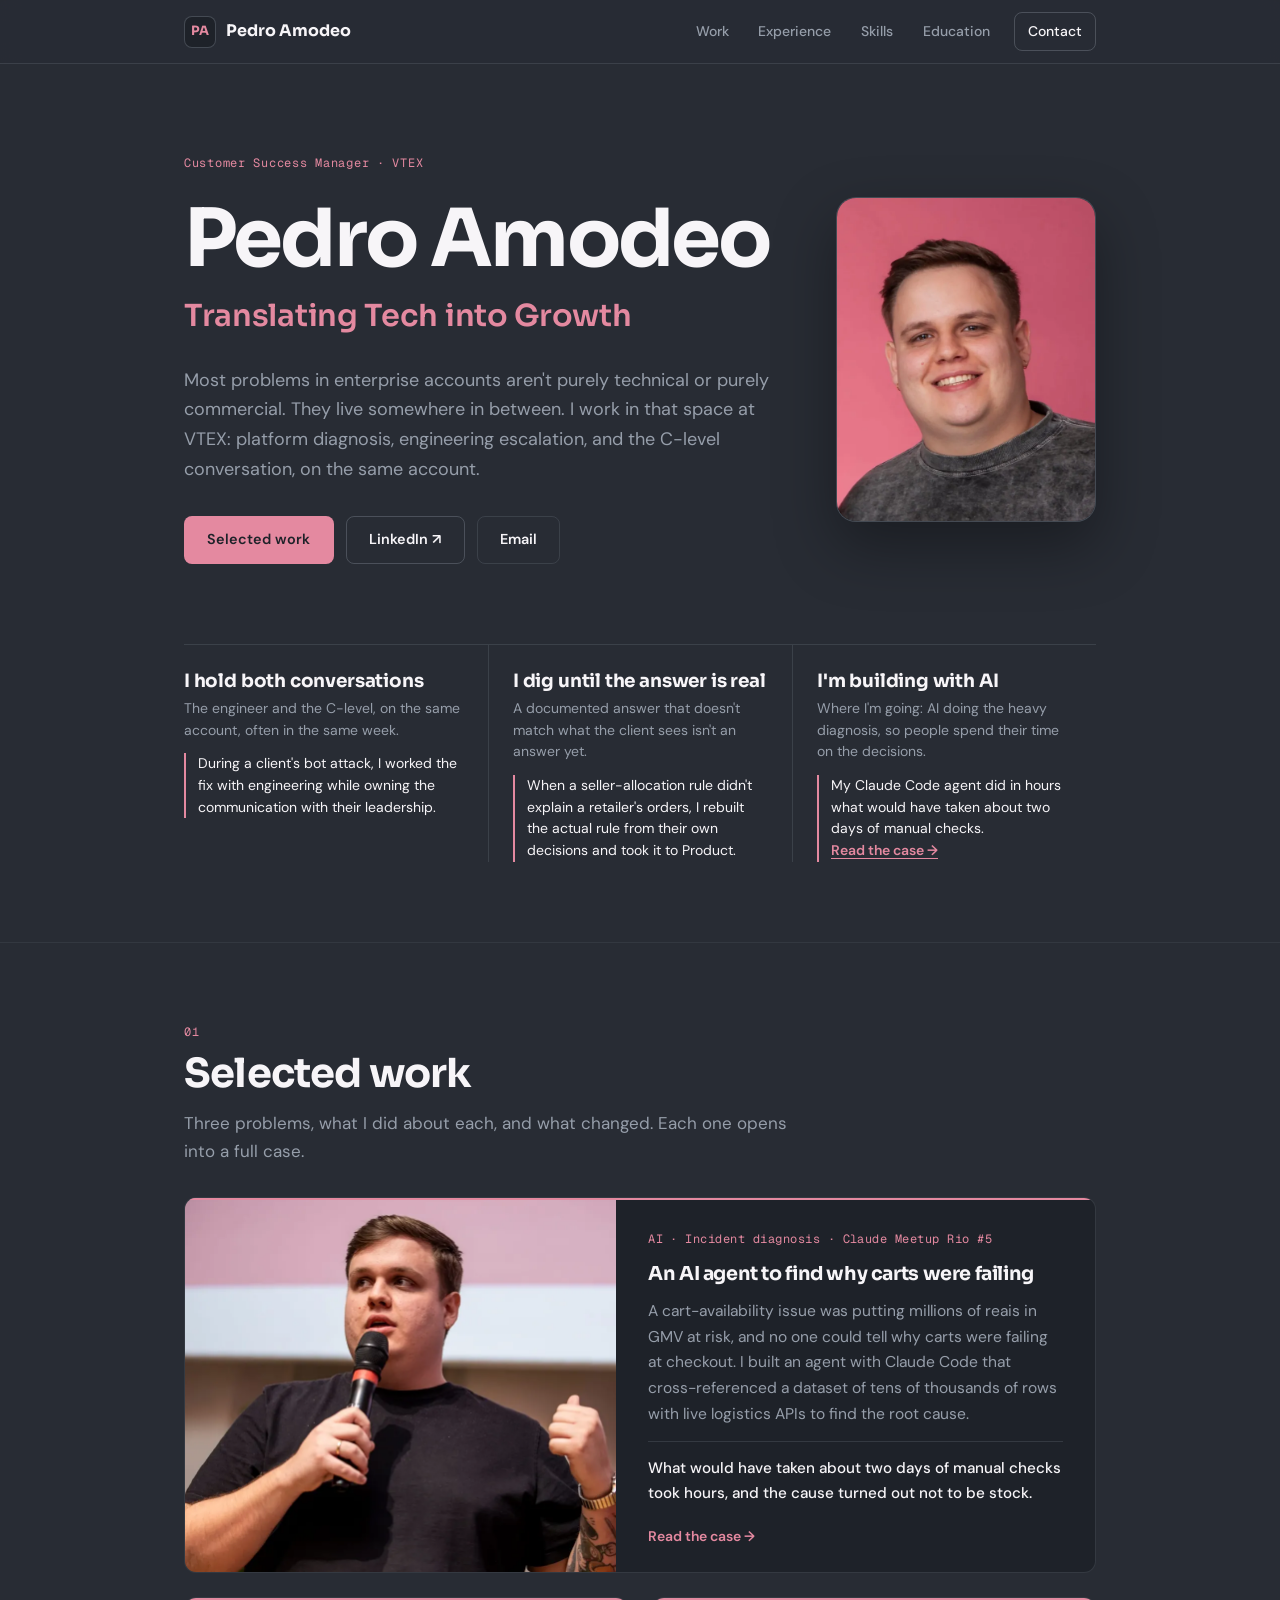
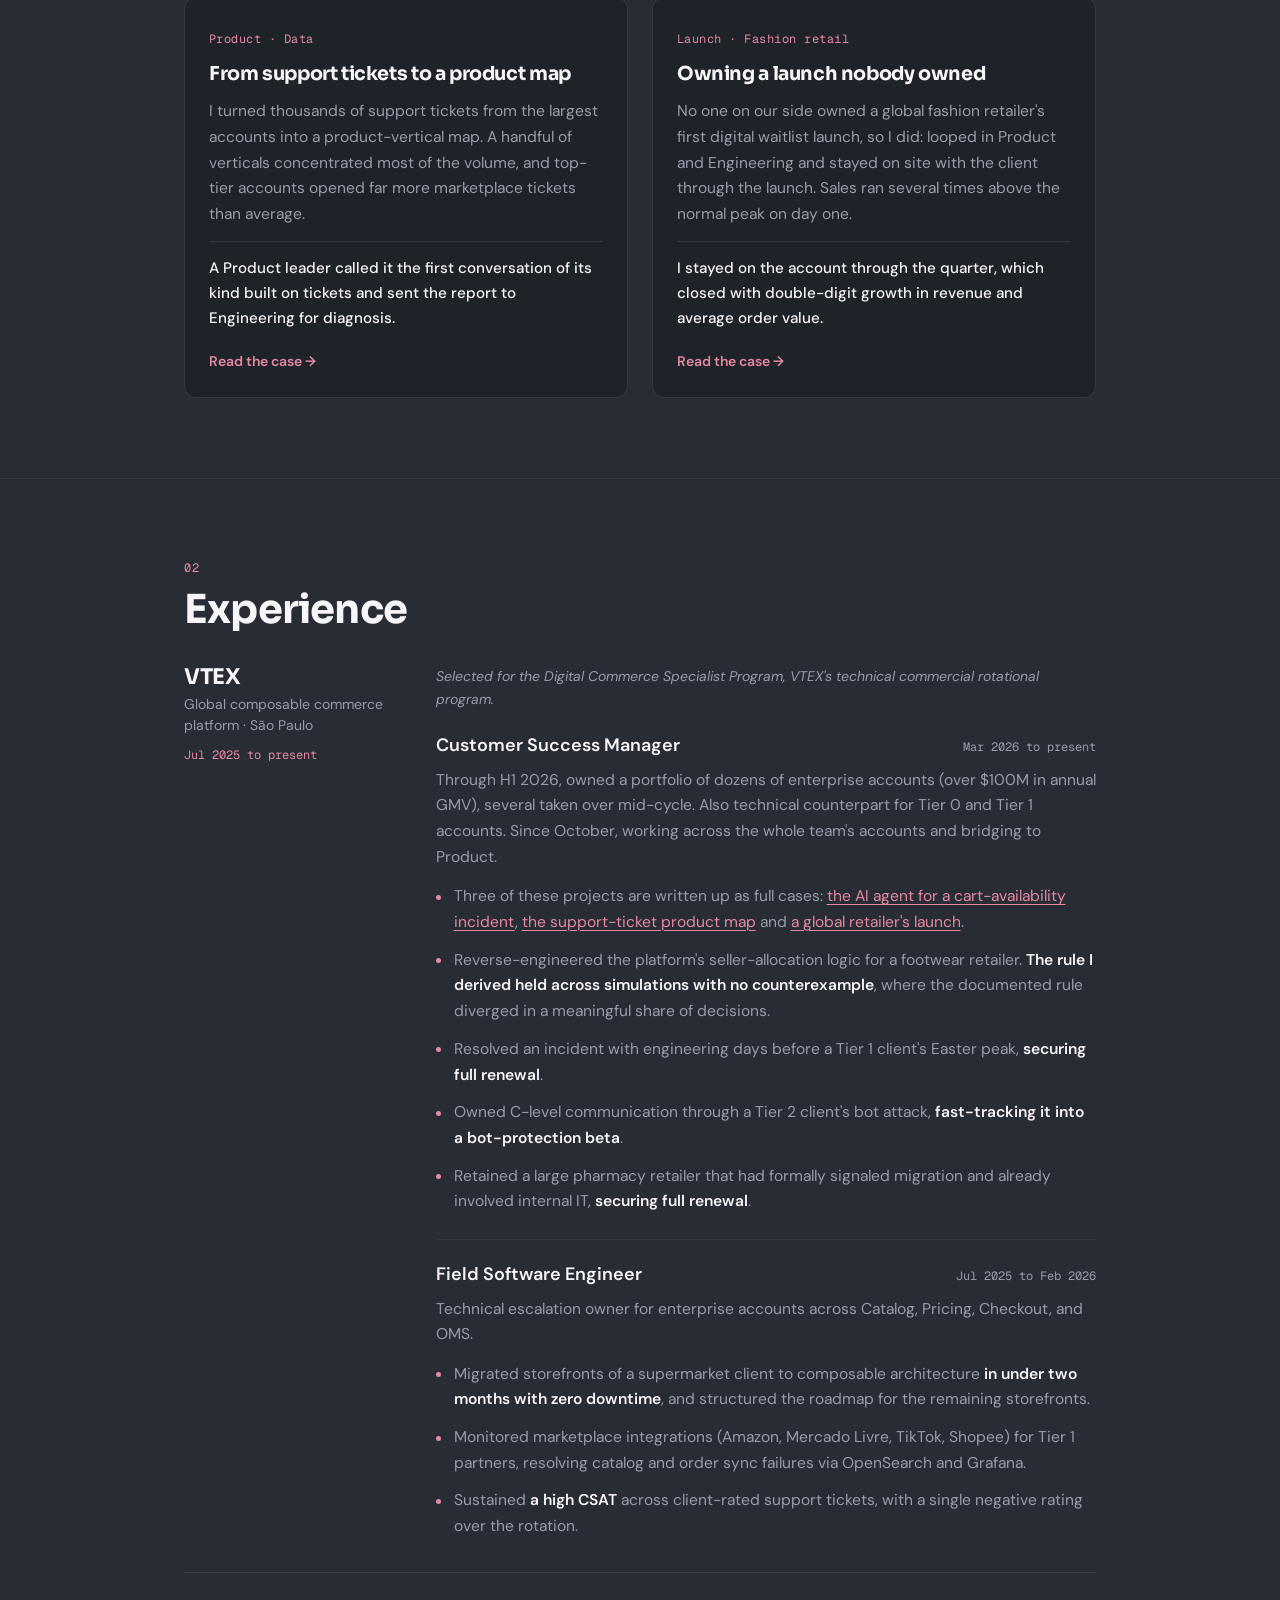
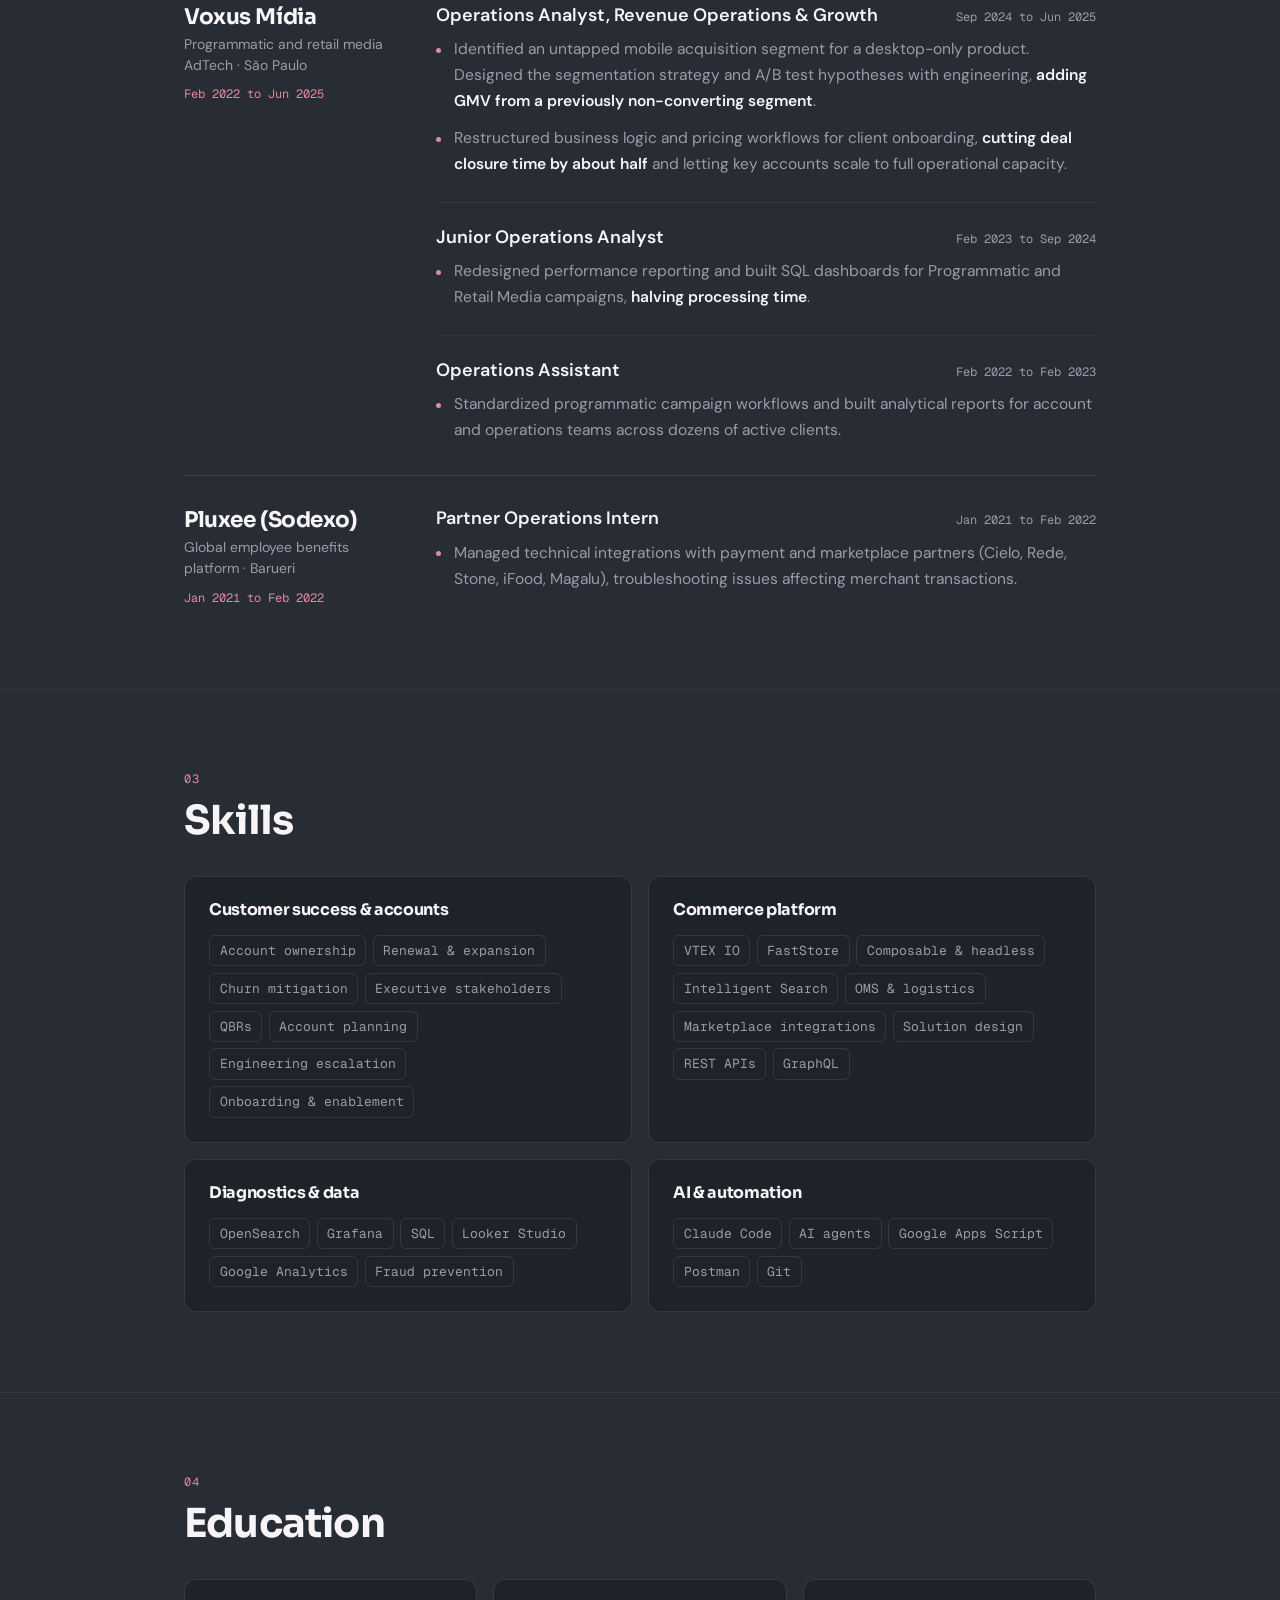
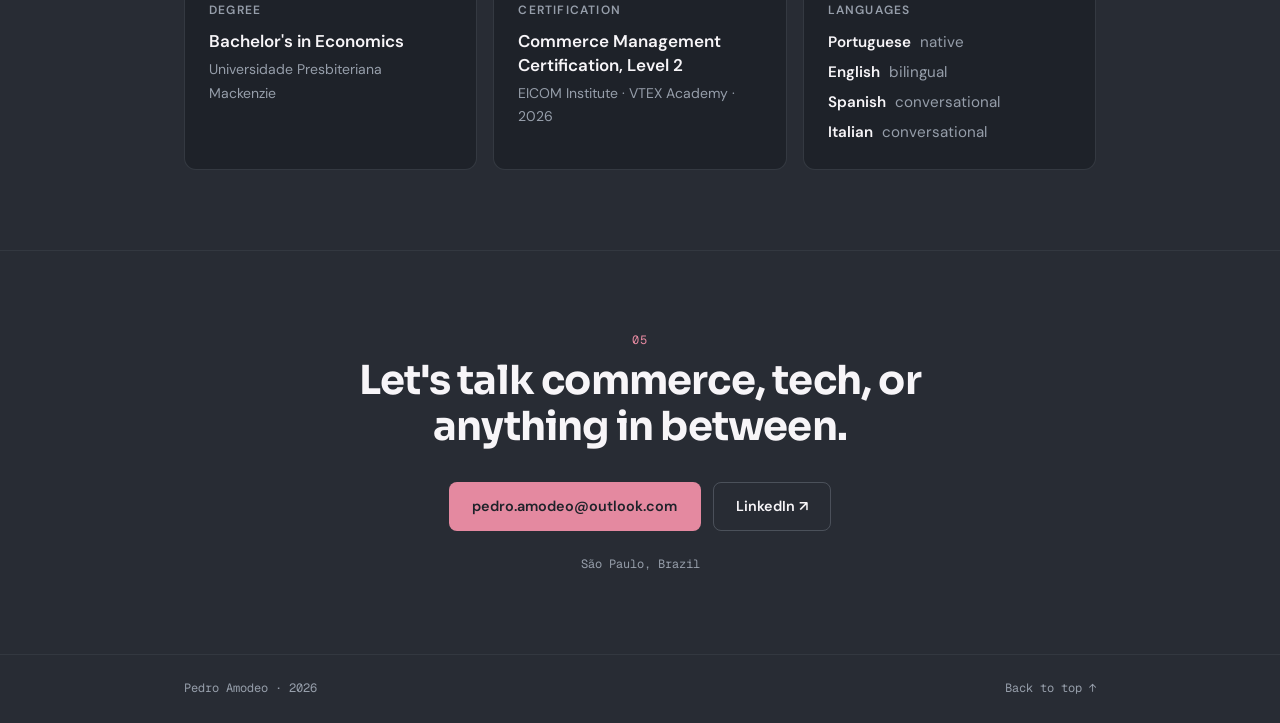
==== index.html @ 36b180a8 "Optimize home and case pages after four critique rounds - Home: concrete section lede, sharper card " ====
<!DOCTYPE html>
<html lang="en">
<head>
  <meta charset="UTF-8">
  <meta name="viewport" content="width=device-width, initial-scale=1.0">
  <title>Pedro Amodeo | Translating Tech into Growth</title>
  <meta name="description" content="Customer Success Manager at VTEX, where technical relationships turn into business growth.">
  <meta name="author" content="Pedro Amodeo">
  <meta name="robots" content="index, follow">
  <meta name="theme-color" content="#282C34">
  <link rel="canonical" href="https://phamodeo.com.br/">

  <!-- Open Graph (LinkedIn, WhatsApp, Slack previews) -->
  <meta property="og:title" content="Pedro Amodeo | Translating Tech into Growth">
  <meta property="og:description" content="Customer Success Manager at VTEX, where technical relationships turn into business growth.">
  <meta property="og:type" content="website">
  <meta property="og:url" content="https://phamodeo.com.br/">
  <meta property="og:image" content="https://phamodeo.com.br/og-image.png?v=3">
  <meta property="og:image:width" content="1200">
  <meta property="og:image:height" content="630">
  <meta property="og:image:alt" content="Pedro Amodeo, Customer Success Manager at VTEX. Translating Tech into Growth.">

  <!-- Twitter/X card -->
  <meta name="twitter:card" content="summary_large_image">
  <meta name="twitter:title" content="Pedro Amodeo | Translating Tech into Growth">
  <meta name="twitter:description" content="Customer Success Manager at VTEX, where technical relationships turn into business growth.">
  <meta name="twitter:image" content="https://phamodeo.com.br/og-image.png?v=3">

  <script type="application/ld+json">
  {
    "@context": "https://schema.org",
    "@type": "Person",
    "name": "Pedro Amodeo",
    "url": "https://phamodeo.com.br/",
    "jobTitle": "Customer Success Manager",
    "worksFor": { "@type": "Organization", "name": "VTEX" },
    "address": { "@type": "PostalAddress", "addressLocality": "São Paulo", "addressCountry": "BR" },
    "alumniOf": { "@type": "CollegeOrUniversity", "name": "Universidade Presbiteriana Mackenzie" },
    "knowsLanguage": ["pt", "en", "es", "it"],
    "sameAs": ["https://www.linkedin.com/in/phamodeo/"]
  }
  </script>

  <link rel="icon" href="data:image/svg+xml,<svg xmlns='http://www.w3.org/2000/svg' viewBox='0 0 100 100'><rect width='100' height='100' rx='12' fill='%23282C34'/><text x='50' y='50' text-anchor='middle' dominant-baseline='central' font-size='40' font-family='sans-serif' font-weight='700' letter-spacing='-1' fill='%23E489A0'>PA</text></svg>">
  <link rel="preconnect" href="https://fonts.googleapis.com">
  <link rel="preconnect" href="https://fonts.gstatic.com" crossorigin>
  <link href="https://fonts.googleapis.com/css2?family=DM+Sans:ital,opsz,wght@0,9..40,400..700;1,9..40,400&family=Geist+Mono:wght@400;500&family=Sora:wght@600;700&display=swap" rel="stylesheet">
  <link rel="stylesheet" href="style.css">
</head>
<body>

  <a href="#main" class="skip-link">Skip to content</a>

  <header class="site-header">
    <div class="container header-inner">
      <a href="#top" class="brand" aria-label="Pedro Amodeo, back to top">
        <span class="brand-mark">PA</span>
        <span class="brand-name">Pedro Amodeo</span>
      </a>

      <nav class="site-nav" aria-label="Main">
        <ul>
          <li><a href="#work">Work</a></li>
          <li><a href="#experience">Experience</a></li>
          <li><a href="#skills">Skills</a></li>
          <li><a href="#education">Education</a></li>
          <li><a href="#contact" class="nav-cta">Contact</a></li>
        </ul>
      </nav>

      <button type="button" class="nav-hamburger" aria-label="Open menu" aria-expanded="false" aria-controls="nav-drawer">
        <span></span><span></span><span></span>
      </button>
    </div>
  </header>

  <!-- Mobile drawer -->
  <div class="nav-overlay" aria-hidden="true"></div>
  <nav class="nav-drawer" id="nav-drawer" aria-label="Mobile">
    <button type="button" class="nav-drawer-close" aria-label="Close menu">✕</button>
    <ul class="nav-drawer-links">
      <li><a href="#work">Work</a></li>
      <li><a href="#experience">Experience</a></li>
      <li><a href="#skills">Skills</a></li>
      <li><a href="#education">Education</a></li>
      <li><a href="#contact">Contact</a></li>
    </ul>
  </nav>

  <main id="main">

    <!-- HERO -->
    <section id="top" class="hero" aria-labelledby="hero-name">
      <div class="container">
        <div class="hero-main">
          <div class="hero-text">
            <p class="eyebrow">Customer Success Manager · VTEX</p>
            <h1 id="hero-name" class="hero-name">Pedro Amodeo</h1>
            <p class="hero-tagline">Translating Tech into Growth</p>
            <p class="hero-bio">
              Most problems in enterprise accounts aren't purely technical or purely commercial.
              They live somewhere in between. I work in that space at VTEX: platform diagnosis,
              engineering escalation, and the C-level conversation, on the same account.
            </p>
            <div class="hero-ctas">
              <a href="#work" class="btn btn-primary">Selected work</a>
              <a href="https://www.linkedin.com/in/phamodeo/" target="_blank" rel="noopener noreferrer" class="btn btn-secondary">LinkedIn ↗</a>
              <a href="mailto:pedro.amodeo@outlook.com" class="btn btn-ghost">Email</a>
            </div>
          </div>
          <img class="hero-photo" src="img/pedro-amodeo.webp" width="640" height="800"
               alt="Pedro Amodeo, smiling, in front of a pink background" fetchpriority="high">
        </div>

        <ul class="glance" aria-label="How I work">
          <li>
            <span class="glance-value">I hold both conversations</span>
            <span class="glance-label">The engineer and the C-level, on the same account, often in the same week.</span>
            <span class="glance-example">During a client's bot attack, I worked the fix with engineering while owning the communication with their leadership.</span>
          </li>
          <li>
            <span class="glance-value">I dig until the answer is real</span>
            <span class="glance-label">A documented answer that doesn't match what the client sees isn't an answer yet.</span>
            <span class="glance-example">When a seller-allocation rule didn't explain a retailer's orders, I rebuilt the actual rule from their own decisions and took it to Product.</span>
          </li>
          <li>
            <span class="glance-value">I'm building with AI</span>
            <span class="glance-label">Where I'm going: AI doing the heavy diagnosis, so people spend their time on the decisions.</span>
            <span class="glance-example">My Claude Code agent did in hours what would have taken about two days of manual checks. <a class="glance-link" href="cases/ai-agent.html">Read the case →</a></span>
          </li>
        </ul>
      </div>
    </section>

    <!-- SELECTED WORK -->
    <section id="work" aria-labelledby="work-title">
      <div class="container">
        <header class="section-head">
          <p class="section-index">01</p>
          <h2 id="work-title">Selected work</h2>
          <p class="section-lede">Three problems, what I did about each, and what changed. Each one opens into a full case.</p>
        </header>

        <div class="cases">
          <article class="case case--featured case--linked">
            <img class="case-photo" src="img/claude-meetup-rio.webp" width="1000" height="750" loading="lazy"
                 alt="Pedro Amodeo on stage with a microphone, presenting at Claude Meetup Rio #5">
            <div class="case-body">
            <p class="case-kicker">AI · Incident diagnosis · Claude Meetup Rio #5</p>
            <h3>An AI agent to find why carts were failing</h3>
            <p>
              A cart-availability issue was putting millions of reais in GMV at risk, and no one could tell why
              carts were failing at checkout. I built an agent with Claude Code that cross-referenced a dataset
              of tens of thousands of rows with live logistics APIs to find the root cause.
            </p>
            <p class="case-outcome">What would have taken about two days of manual checks took hours, and the cause turned out not to be stock.</p>
            <a class="case-link" href="cases/ai-agent.html">Read the case →</a>
            </div>
          </article>

          <article class="case case--linked">
            <p class="case-kicker">Product · Data</p>
            <h3>From support tickets to a product map</h3>
            <p>
              I turned thousands of support tickets from the largest accounts into a product-vertical map.
              A handful of verticals concentrated most of the volume, and top-tier accounts opened far more
              marketplace tickets than average.
            </p>
            <p class="case-outcome">A Product leader called it the first conversation of its kind built on tickets and sent the report to Engineering for diagnosis.</p>
            <a class="case-link" href="cases/support-tickets.html">Read the case →</a>
          </article>

          <article class="case case--linked">
            <p class="case-kicker">Launch · Fashion retail</p>
            <h3>Owning a launch nobody owned</h3>
            <p>
              No one on our side owned a global fashion retailer's first digital waitlist launch, so I did: looped
              in Product and Engineering and stayed on site with the client through the launch. Sales ran several
              times above the normal peak on day one.
            </p>
            <p class="case-outcome">I stayed on the account through the quarter, which closed with double-digit growth in revenue and average order value.</p>
            <a class="case-link" href="cases/waitlist-launch.html">Read the case →</a>
          </article>

        </div>
      </div>
    </section>

    <!-- EXPERIENCE -->
    <section id="experience" aria-labelledby="experience-title">
      <div class="container">
        <header class="section-head">
          <p class="section-index">02</p>
          <h2 id="experience-title">Experience</h2>
        </header>

        <ol class="timeline">

          <li class="employer">
            <div class="employer-head">
              <h3 class="employer-name">VTEX</h3>
              <p class="employer-meta">Global composable commerce platform · São Paulo</p>
              <p class="employer-period">Jul 2025 to present</p>
            </div>
            <div class="employer-body">
              <p class="employer-note">Selected for the Digital Commerce Specialist Program, VTEX's technical commercial rotational program.</p>

              <div class="role">
                <div class="role-head">
                  <h4 class="role-title">Customer Success Manager</h4>
                  <span class="role-period">Mar 2026 to present</span>
                </div>
                <p class="role-desc">
                  Through H1 2026, owned a portfolio of dozens of enterprise accounts (over $100M in annual GMV),
                  several taken over mid-cycle. Also technical counterpart for Tier 0 and Tier 1 accounts.
                  Since October, working across the whole team's accounts and bridging to Product.
                </p>
                <ul class="bullets">
                  <li>Three of these projects are written up as full cases: <a href="cases/ai-agent.html">the AI agent for a cart-availability incident</a>, <a href="cases/support-tickets.html">the support-ticket product map</a> and <a href="cases/waitlist-launch.html">a global retailer's launch</a>.</li>
                <li>Reverse-engineered the platform's seller-allocation logic for a footwear retailer. <strong>The rule I derived held across simulations with no counterexample</strong>, where the documented rule diverged in a meaningful share of decisions.</li>
                <li>Resolved an incident with engineering days before a Tier 1 client's Easter peak, <strong>securing full renewal</strong>.</li>
                <li>Owned C-level communication through a Tier 2 client's bot attack, <strong>fast-tracking it into a bot-protection beta</strong>.</li>
                <li>Retained a large pharmacy retailer that had formally signaled migration and already involved internal IT, <strong>securing full renewal</strong>.</li>
              </ul>
              </div>

              <div class="role">
                <div class="role-head">
                  <h4 class="role-title">Field Software Engineer</h4>
                  <span class="role-period">Jul 2025 to Feb 2026</span>
                </div>
                <p class="role-desc">Technical escalation owner for enterprise accounts across Catalog, Pricing, Checkout, and OMS.</p>
                <ul class="bullets">
                  <li>Migrated storefronts of a supermarket client to composable architecture <strong>in under two months with zero downtime</strong>, and structured the roadmap for the remaining storefronts.</li>
                  <li>Monitored marketplace integrations (Amazon, Mercado Livre, TikTok, Shopee) for Tier 1 partners, resolving catalog and order sync failures via OpenSearch and Grafana.</li>
                  <li>Sustained <strong>a high CSAT</strong> across client-rated support tickets, with a single negative rating over the rotation.</li>
                </ul>
              </div>
            </div>
          </li>

          <li class="employer">
            <div class="employer-head">
              <h3 class="employer-name">Voxus Mídia</h3>
              <p class="employer-meta">Programmatic and retail media AdTech · São Paulo</p>
              <p class="employer-period">Feb 2022 to Jun 2025</p>
            </div>
            <div class="employer-body">

              <div class="role">
                <div class="role-head">
                  <h4 class="role-title">Operations Analyst, Revenue Operations &amp; Growth</h4>
                  <span class="role-period">Sep 2024 to Jun 2025</span>
                </div>
                <ul class="bullets">
                  <li>Identified an untapped mobile acquisition segment for a desktop-only product. Designed the segmentation strategy and A/B test hypotheses with engineering, <strong>adding GMV from a previously non-converting segment</strong>.</li>
                  <li>Restructured business logic and pricing workflows for client onboarding, <strong>cutting deal closure time by about half</strong> and letting key accounts scale to full operational capacity.</li>
                </ul>
              </div>

              <div class="role">
                <div class="role-head">
                  <h4 class="role-title">Junior Operations Analyst</h4>
                  <span class="role-period">Feb 2023 to Sep 2024</span>
                </div>
                <ul class="bullets">
                  <li>Redesigned performance reporting and built SQL dashboards for Programmatic and Retail Media campaigns, <strong>halving processing time</strong>.</li>
                </ul>
              </div>

              <div class="role">
                <div class="role-head">
                  <h4 class="role-title">Operations Assistant</h4>
                  <span class="role-period">Feb 2022 to Feb 2023</span>
                </div>
                <ul class="bullets">
                  <li>Standardized programmatic campaign workflows and built analytical reports for account and operations teams across dozens of active clients.</li>
                </ul>
              </div>
            </div>
          </li>

          <li class="employer">
            <div class="employer-head">
              <h3 class="employer-name">Pluxee (Sodexo)</h3>
              <p class="employer-meta">Global employee benefits platform · Barueri</p>
              <p class="employer-period">Jan 2021 to Feb 2022</p>
            </div>
            <div class="employer-body">

              <div class="role">
                <div class="role-head">
                  <h4 class="role-title">Partner Operations Intern</h4>
                  <span class="role-period">Jan 2021 to Feb 2022</span>
                </div>
                <ul class="bullets">
                  <li>Managed technical integrations with payment and marketplace partners (Cielo, Rede, Stone, iFood, Magalu), troubleshooting issues affecting merchant transactions.</li>
                </ul>
              </div>
            </div>
          </li>

        </ol>
      </div>
    </section>

    <!-- SKILLS -->
    <section id="skills" aria-labelledby="skills-title">
      <div class="container">
        <header class="section-head">
          <p class="section-index">03</p>
          <h2 id="skills-title">Skills</h2>
        </header>

        <div class="skills-grid">
          <div class="card skill-group">
            <h3>Customer success &amp; accounts</h3>
            <ul class="tags">
              <li>Account ownership</li>
              <li>Renewal &amp; expansion</li>
              <li>Churn mitigation</li>
              <li>Executive stakeholders</li>
              <li>QBRs</li>
              <li>Account planning</li>
              <li>Engineering escalation</li>
              <li>Onboarding &amp; enablement</li>
            </ul>
          </div>

          <div class="card skill-group">
            <h3>Commerce platform</h3>
            <ul class="tags">
              <li>VTEX IO</li>
              <li>FastStore</li>
              <li>Composable &amp; headless</li>
              <li>Intelligent Search</li>
              <li>OMS &amp; logistics</li>
              <li>Marketplace integrations</li>
              <li>Solution design</li>
              <li>REST APIs</li>
              <li>GraphQL</li>
            </ul>
          </div>

          <div class="card skill-group">
            <h3>Diagnostics &amp; data</h3>
            <ul class="tags">
              <li>OpenSearch</li>
              <li>Grafana</li>
              <li>SQL</li>
              <li>Looker Studio</li>
              <li>Google Analytics</li>
              <li>Fraud prevention</li>
            </ul>
          </div>

          <div class="card skill-group">
            <h3>AI &amp; automation</h3>
            <ul class="tags">
              <li>Claude Code</li>
              <li>AI agents</li>
              <li>Google Apps Script</li>
              <li>Postman</li>
              <li>Git</li>
            </ul>
          </div>
        </div>
      </div>
    </section>

    <!-- EDUCATION -->
    <section id="education" aria-labelledby="education-title">
      <div class="container">
        <header class="section-head">
          <p class="section-index">04</p>
          <h2 id="education-title">Education</h2>
        </header>

        <div class="edu-grid">
          <div class="card">
            <h3 class="subhead">Degree</h3>
            <p class="item-title">Bachelor's in Economics</p>
            <p class="item-meta">Universidade Presbiteriana Mackenzie</p>
          </div>
          <div class="card">
            <h3 class="subhead">Certification</h3>
            <p class="item-title">Commerce Management Certification, Level 2</p>
            <p class="item-meta">EICOM Institute · VTEX Academy · 2026</p>
          </div>
          <div class="card">
            <h3 class="subhead">Languages</h3>
            <ul class="lang-list">
              <li><strong>Portuguese</strong> native</li>
              <li><strong>English</strong> bilingual</li>
              <li><strong>Spanish</strong> conversational</li>
              <li><strong>Italian</strong> conversational</li>
            </ul>
          </div>
        </div>
      </div>
    </section>

    <!-- CONTACT -->
    <section id="contact" class="contact" aria-labelledby="contact-title">
      <div class="container">
        <p class="section-index">05</p>
        <h2 id="contact-title">Let's talk commerce, tech, or anything in between.</h2>
        <div class="contact-links">
          <a href="mailto:pedro.amodeo@outlook.com" class="btn btn-primary">pedro.amodeo@outlook.com</a>
          <a href="https://www.linkedin.com/in/phamodeo/" target="_blank" rel="noopener noreferrer" class="btn btn-secondary">LinkedIn ↗</a>
        </div>
        <p class="contact-location">São Paulo, Brazil</p>
      </div>
    </section>

  </main>

  <footer class="footer">
    <div class="container">
      <span>Pedro Amodeo · 2026</span>
      <a href="#top">Back to top ↑</a>
    </div>
  </footer>

  <script src="site.js" defer></script>
</body>
</html>
---- style.css ----
/* =========================================================
   phamodeo.com.br
   Gunmetal surfaces, rose accent. Vanilla CSS, no build step.
   ========================================================= */

/* === 1. TOKENS === */
:root {
  --bg-primary:     #282C34;
  --bg-secondary:   #1E2229;
  --bg-high:        #3A404A;
  --border:         rgba(150, 158, 170, 0.18);
  --border-strong:  rgba(150, 158, 170, 0.32);
  --accent:         #E489A0;
  --accent-light:   #F3AABC;
  --accent-dim:     rgba(228, 137, 160, 0.10);
  --text-primary:   #F7F5F8;
  --text-secondary: #969EAA;
  --text-muted:     #4E5560;

  --mono:     'Geist Mono', ui-monospace, monospace;
  --sans:     'DM Sans', system-ui, sans-serif;
  --headline: 'Sora', system-ui, sans-serif;

  --fs-xs:   0.75rem;
  --fs-sm:   0.875rem;
  --fs-base: 1.0625rem;
  --fs-lg:   1.25rem;
  --fs-h3:   1.125rem;
  --fs-h2:   clamp(1.75rem, 3.6vw, 2.5rem);
  --fs-h1:   clamp(2.5rem, 8vw, 5rem);

  --space-1: 0.5rem;
  --space-2: 1rem;
  --space-3: 1.5rem;
  --space-4: 2rem;
  --space-5: 3rem;
  --space-6: 5rem;

  --radius:   12px;
  --header-h: 64px;
  --measure:  68ch;
}

/* === 2. RESET & BASE === */
*, *::before, *::after { box-sizing: border-box; margin: 0; padding: 0; }

html {
  scroll-behavior: smooth;
  scroll-padding-top: calc(var(--header-h) + 1rem);
  -webkit-text-size-adjust: 100%;
}

body {
  background: var(--bg-primary);
  color: var(--text-primary);
  font-family: var(--sans);
  font-size: var(--fs-base);
  line-height: 1.65;
  -webkit-font-smoothing: antialiased;
  overflow-x: clip;
}

body.nav-open { overflow: hidden; }

ul, ol { list-style: none; }
a { color: inherit; text-decoration: none; }

h1, h2, h3, h4 {
  font-family: var(--headline);
  font-weight: 700;
  line-height: 1.15;
  letter-spacing: -0.02em;
}

:focus-visible {
  outline: 2px solid var(--accent);
  outline-offset: 3px;
  border-radius: 4px;
}

::selection { background: var(--accent); color: var(--bg-secondary); }

.container {
  max-width: 960px;
  margin: 0 auto;
  padding: 0 var(--space-3);
}

.skip-link {
  position: absolute;
  left: var(--space-2);
  top: -100px;
  z-index: 500;
  background: var(--accent);
  color: var(--bg-secondary);
  font-weight: 600;
  padding: 0.6rem 1rem;
  border-radius: 8px;
}
.skip-link:focus { top: var(--space-2); }

/* === 3. HEADER & NAV === */
.site-header {
  position: sticky;
  top: 0;
  z-index: 100;
  height: var(--header-h);
  background: rgba(40, 44, 52, 0.85);
  backdrop-filter: saturate(140%) blur(10px);
  -webkit-backdrop-filter: saturate(140%) blur(10px);
  border-bottom: 1px solid var(--border);
}

.header-inner {
  height: 100%;
  display: flex;
  align-items: center;
  justify-content: space-between;
  gap: var(--space-3);
}

.brand {
  display: inline-flex;
  align-items: center;
  gap: 0.65rem;
  font-family: var(--headline);
  font-weight: 700;
  font-size: 1rem;
}

.brand-mark {
  display: grid;
  place-items: center;
  width: 32px;
  height: 32px;
  border-radius: 8px;
  background: var(--bg-secondary);
  border: 1px solid var(--border-strong);
  color: var(--accent);
  font-size: 0.8rem;
  letter-spacing: -0.02em;
}

.site-nav ul {
  display: flex;
  align-items: center;
  gap: 0.25rem;
}

.site-nav a {
  display: block;
  padding: 0.45rem 0.8rem;
  border-radius: 8px;
  font-size: var(--fs-sm);
  font-weight: 500;
  color: var(--text-secondary);
  transition: color 0.15s ease, background 0.15s ease;
}

.site-nav a:hover { color: var(--text-primary); }
.site-nav a[aria-current="true"] { color: var(--accent); }

.site-nav .nav-cta {
  color: var(--text-primary);
  border: 1px solid var(--border-strong);
  margin-left: 0.5rem;
}
.site-nav .nav-cta:hover { border-color: var(--accent); color: var(--accent); }

/* Mobile drawer */
.nav-hamburger, .nav-drawer-close {
  appearance: none;
  background: none;
  font: inherit;
  color: inherit;
}

.nav-hamburger {
  display: none;
  cursor: pointer;
  flex-direction: column;
  justify-content: center;
  gap: 5px;
  width: 42px;
  height: 42px;
  padding: 0 10px;
  border: 1px solid var(--border-strong);
  border-radius: 8px;
}
.nav-hamburger:hover { border-color: var(--accent); }
.nav-hamburger span { display: block; height: 2px; background: var(--text-primary); }

.nav-overlay {
  display: none;
  position: fixed;
  inset: 0;
  background: rgba(0, 0, 0, 0.6);
  z-index: 150;
}

.nav-drawer {
  position: fixed;
  top: 0;
  right: 0;
  height: 100dvh;
  width: min(280px, 80vw);
  background: var(--bg-secondary);
  border-left: 1px solid var(--accent);
  z-index: 200;
  transform: translateX(100%);
  visibility: hidden;
  /* Hide only after the slide-out finishes; show instantly on open. */
  transition: transform 0.3s cubic-bezier(0.4, 0, 0.2, 1), visibility 0s linear 0.3s;
  padding: 5rem 2rem 2rem;
}

.nav-drawer-close {
  position: absolute;
  top: 1rem;
  right: 1rem;
  width: 44px;
  height: 44px;
  border: none;
  border-radius: 8px;
  cursor: pointer;
  color: var(--text-secondary);
  font-size: 1rem;
}
.nav-drawer-close:hover { color: var(--accent); }

.nav-drawer-links { display: flex; flex-direction: column; gap: 1.5rem; }
.nav-drawer-links a {
  font-family: var(--headline);
  font-size: 1.5rem;
  font-weight: 700;
  color: var(--text-secondary);
}
.nav-drawer-links a:hover { color: var(--accent); }

.nav-open .nav-overlay { display: block; }
.nav-open .nav-drawer {
  transform: translateX(0);
  visibility: visible;
  transition: transform 0.3s cubic-bezier(0.4, 0, 0.2, 1), visibility 0s;
}

/* === 4. SECTIONS === */
section { padding: var(--space-6) 0; }
section + section { border-top: 1px solid rgba(150, 158, 170, 0.1); }

.section-head { margin-bottom: var(--space-4); }

.section-index {
  font-family: var(--mono);
  font-size: var(--fs-xs);
  color: var(--accent);
  letter-spacing: 0.08em;
  margin-bottom: 0.5rem;
}

.section-head h2,
.contact h2 { font-size: var(--fs-h2); }

.section-lede {
  margin-top: 0.75rem;
  color: var(--text-secondary);
  max-width: 52ch;
}

.subhead {
  font-family: var(--sans);
  font-size: var(--fs-xs);
  font-weight: 600;
  letter-spacing: 0.1em;
  text-transform: uppercase;
  color: var(--text-secondary);
  margin-bottom: var(--space-2);
}

.card {
  background: var(--bg-secondary);
  border: 1px solid var(--border);
  border-radius: var(--radius);
  padding: var(--space-3);
}

/* === 5. HERO === */
.hero { padding: clamp(4rem, 10vh, 7rem) 0 var(--space-6); }

.hero-main {
  display: grid;
  grid-template-columns: minmax(0, 1fr) 260px;
  gap: var(--space-5);
  align-items: center;
}

.hero-photo {
  width: 100%;
  height: auto;
  aspect-ratio: 4 / 5;
  object-fit: cover;
  border-radius: 20px;
  border: 1px solid var(--border-strong);
  box-shadow: 0 24px 60px rgba(0, 0, 0, 0.35);
  background: var(--bg-secondary);
}

.eyebrow {
  font-family: var(--mono);
  font-size: var(--fs-xs);
  letter-spacing: 0.06em;
  color: var(--accent);
  margin-bottom: var(--space-3);
}

.hero-name {
  font-size: var(--fs-h1);
  letter-spacing: -0.035em;
  line-height: 1.02;
  margin-bottom: 0.75rem;
}

.hero-tagline {
  font-family: var(--headline);
  font-size: clamp(1.25rem, 2.8vw, 1.9rem);
  font-weight: 600;
  color: var(--accent);
  letter-spacing: -0.01em;
  margin-bottom: var(--space-3);
}

.hero-bio {
  max-width: 58ch;
  color: var(--text-secondary);
  font-size: 1.125rem;
  margin-bottom: var(--space-4);
}

.hero-ctas { display: flex; gap: 0.75rem; flex-wrap: wrap; }

.glance {
  display: grid;
  grid-template-columns: repeat(3, minmax(0, 1fr));
  margin-top: var(--space-6);
  border-top: 1px solid var(--border);
}

.glance li {
  padding: var(--space-3) var(--space-3) 0 0;
  display: flex;
  flex-direction: column;
  gap: 0.35rem;
}
.glance li + li { padding-left: var(--space-3); border-left: 1px solid var(--border); }

.glance-value {
  font-family: var(--headline);
  font-size: 1.15rem;
  font-weight: 700;
  color: var(--text-primary);
  letter-spacing: -0.01em;
  line-height: 1.25;
}

.glance-label {
  font-size: var(--fs-sm);
  color: var(--text-secondary);
  line-height: 1.55;
}

.glance-example {
  margin-top: 0.4rem;
  padding-left: 0.75rem;
  border-left: 2px solid var(--accent);
  font-size: var(--fs-sm);
  color: var(--text-primary);
  line-height: 1.55;
}

/* === 6. BUTTONS === */
.btn {
  display: inline-flex;
  align-items: center;
  justify-content: center;
  min-height: 44px;
  font-size: 0.9rem;
  font-weight: 600;
  padding: 0.7rem 1.4rem;
  border-radius: 8px;
  border: 1px solid transparent;
  transition: transform 0.15s ease, box-shadow 0.15s ease, border-color 0.15s ease, color 0.15s ease;
}

.btn-primary { background: var(--accent); color: var(--bg-secondary); }
.btn-primary:hover { background: var(--accent-light); box-shadow: 0 8px 24px rgba(228, 137, 160, 0.3); }

.btn-secondary { border-color: var(--border-strong); color: var(--text-primary); }
.btn-secondary:hover { border-color: var(--accent); color: var(--accent); }

.btn-ghost { border-color: var(--border); color: var(--text-primary); }
.btn-ghost:hover { border-color: var(--accent); color: var(--accent); }

/* === 7. SELECTED WORK === */
.cases {
  display: grid;
  grid-template-columns: repeat(2, minmax(0, 1fr));
  gap: var(--space-3);
}

.case {
  background: var(--bg-secondary);
  border: 1px solid var(--border);
  border-radius: var(--radius);
  padding: var(--space-4) var(--space-3) var(--space-3);
  display: flex;
  flex-direction: column;
  gap: 0.85rem;
  position: relative;
  overflow: hidden;
}

.case::before {
  content: '';
  position: absolute;
  inset: 0 0 auto 0;
  height: 2px;
  background: var(--accent);
}

.case-kicker {
  font-family: var(--mono);
  font-size: var(--fs-xs);
  color: var(--accent);
  letter-spacing: 0.04em;
}

.case h3 { font-size: 1.2rem; }

/* Featured case: full width, photo beside the text */
.case--featured {
  grid-column: 1 / -1;
  display: grid;
  grid-template-columns: minmax(0, 0.9fr) minmax(0, 1fr);
  padding: 0;
  gap: 0;
}

.case-photo {
  width: 100%;
  height: 100%;
  min-height: 320px;
  object-fit: cover;
  object-position: 45% 30%;
  display: block;
  background: var(--bg-high);
}

.case-body {
  padding: var(--space-4) var(--space-4) var(--space-3);
  display: flex;
  flex-direction: column;
  gap: 0.85rem;
}

.case--featured::before { z-index: 1; }

.case p:not(.case-kicker):not(.case-outcome) {
  color: var(--text-secondary);
  font-size: 0.975rem;
}

.case-outcome {
  margin-top: auto;
  padding-top: 0.85rem;
  border-top: 1px solid var(--border);
  font-size: 0.95rem;
  font-weight: 500;
  color: var(--text-primary);
}

/* === 8. EXPERIENCE === */
/* Two columns on desktop: employer on the left, roles on the right.
   The right column keeps a comfortable line length while the section
   still uses the full container width. */
.timeline { display: flex; flex-direction: column; }

.employer {
  display: grid;
  grid-template-columns: 220px minmax(0, 1fr);
  gap: var(--space-4);
  padding: var(--space-4) 0;
  border-top: 1px solid var(--border);
}
.employer:first-child { border-top: none; padding-top: 0; }
.employer:last-child { padding-bottom: 0; }

.employer-body, .case-body, .hero-text { min-width: 0; }

.employer-head {
  display: flex;
  flex-direction: column;
  gap: 0.25rem;
  align-self: start;
}

.employer-name { font-size: 1.35rem; }

.employer-meta {
  font-size: var(--fs-sm);
  color: var(--text-secondary);
  line-height: 1.5;
}

.employer-period {
  margin-top: 0.35rem;
  font-family: var(--mono);
  font-size: var(--fs-xs);
  color: var(--accent);
}

.employer-note {
  font-size: var(--fs-sm);
  color: var(--text-secondary);
  font-style: italic;
  margin-bottom: var(--space-3);
}

.role { padding-bottom: var(--space-3); }
.role + .role { padding-top: var(--space-3); border-top: 1px solid rgba(150, 158, 170, 0.1); }
.role:last-child { padding-bottom: 0; }

.role-head {
  display: flex;
  justify-content: space-between;
  align-items: baseline;
  gap: var(--space-2);
  flex-wrap: wrap;
  margin-bottom: 0.6rem;
}

.role-title {
  font-family: var(--sans);
  font-size: var(--fs-h3);
  font-weight: 600;
  letter-spacing: 0;
}

.role-period {
  font-family: var(--mono);
  font-size: var(--fs-xs);
  color: var(--text-secondary);
  white-space: nowrap;
}

.role-desc {
  color: var(--text-secondary);
  font-size: 0.975rem;
  margin-bottom: 0.85rem;
}

.bullets { display: flex; flex-direction: column; gap: 0.75rem; max-width: 64ch; }
.bullets strong { color: var(--text-primary); font-weight: 600; }

.bullets li {
  position: relative;
  padding-left: 1.1rem;
  color: var(--text-secondary);
  font-size: 0.975rem;
}

.bullets li::before {
  content: '';
  position: absolute;
  left: 0;
  top: 0.68em;
  width: 5px;
  height: 5px;
  border-radius: 50%;
  background: var(--accent);
}

/* === 9. SKILLS === */
.skills-grid {
  display: grid;
  grid-template-columns: repeat(2, minmax(0, 1fr));
  gap: var(--space-2);
}

.skill-group h3 {
  font-size: 1rem;
  margin-bottom: var(--space-2);
}

.tags { display: flex; flex-wrap: wrap; gap: 0.4rem; }

.tags li {
  font-family: var(--mono);
  font-size: 0.8125rem;
  color: var(--text-secondary);
  border: 1px solid var(--border);
  border-radius: 6px;
  padding: 0.25rem 0.6rem;
}

/* === 10. EDUCATION === */
.edu-grid {
  display: grid;
  grid-template-columns: repeat(3, minmax(0, 1fr));
  gap: var(--space-2);
}

.edu-grid .subhead { margin-bottom: 0.75rem; }

.item-title { font-weight: 600; color: var(--text-primary); line-height: 1.4; }
.item-meta { margin-top: 0.3rem; font-size: var(--fs-sm); color: var(--text-secondary); }

.lang-list { display: flex; flex-direction: column; gap: 0.3rem; font-size: 0.95rem; color: var(--text-secondary); }
.lang-list strong { color: var(--text-primary); font-weight: 600; margin-right: 0.35rem; }

/* === 11. CONTACT === */
.contact { text-align: center; }
.contact h2 { max-width: 20ch; margin: 0 auto var(--space-4); }

.contact-links {
  display: flex;
  gap: 0.75rem;
  justify-content: center;
  flex-wrap: wrap;
  margin-bottom: var(--space-3);
}

.contact-location {
  font-family: var(--mono);
  font-size: var(--fs-xs);
  color: var(--text-secondary);
}

/* === 12. FOOTER === */
.footer {
  border-top: 1px solid rgba(150, 158, 170, 0.1);
  padding: var(--space-3) 0;
  font-family: var(--mono);
  font-size: var(--fs-xs);
  color: var(--text-secondary);
}
.footer .container { display: flex; justify-content: space-between; gap: var(--space-2); }
.footer a { display: inline-flex; align-items: center; min-height: 44px; margin: -12px 0; }
.footer a:hover { color: var(--accent); }

/* === 13. MOTION (only when the user allows it) === */
@media (prefers-reduced-motion: no-preference) {
  @keyframes fade-up {
    from { opacity: 0; transform: translateY(16px); }
    to   { opacity: 1; transform: translateY(0); }
  }

  /* Hero entrance moves content only; it never hides it, so the page
     still reads if animations are paused or never start. */
  @keyframes rise {
    from { transform: translateY(14px); }
    to   { transform: translateY(0); }
  }

  .hero-text > *, .hero-photo, .glance { animation: rise 0.6s ease both; }
  .hero-text > *:nth-child(2) { animation-delay: 0.08s; }
  .hero-text > *:nth-child(3) { animation-delay: 0.16s; }
  .hero-text > *:nth-child(4) { animation-delay: 0.24s; }
  .hero-text > *:nth-child(5) { animation-delay: 0.32s; }
  .hero-photo { animation-delay: 0.2s; }
  .glance { animation-delay: 0.4s; }

  .btn:hover { transform: translateY(-2px); }

  @supports (animation-timeline: view()) {
    .section-head, .case, .employer, .skill-group {
      animation: fade-up linear both;
      animation-timeline: view();
      animation-range: entry 0% entry 30%;
    }
  }
}

@media (prefers-reduced-motion: reduce) {
  html { scroll-behavior: auto; }
}

/* === 14. RESPONSIVE === */
@media (max-width: 860px) {
  .site-nav { display: none; }
  .nav-hamburger { display: flex; }
}

@media (max-width: 768px) {
  :root { --space-6: 3.5rem; }

  .container { padding: 0 var(--space-2); }

  .glance { margin-top: var(--space-5); }
  .glance li { padding: var(--space-3) 0; }
  .glance li + li { padding-left: 0; border-left: none; border-top: 1px solid var(--border); }

  .cases, .skills-grid, .edu-grid, .glance { grid-template-columns: minmax(0, 1fr); }

  .hero-main { grid-template-columns: minmax(0, 1fr); gap: var(--space-3); }
  .hero { padding-top: 2rem; }
  .hero-photo { order: -1; width: 120px; border-radius: 16px; box-shadow: none; }

  .case--featured { grid-template-columns: minmax(0, 1fr); }
  .case-photo { min-height: 0; height: auto; aspect-ratio: 4 / 3; }
  .case-body { padding: var(--space-3); }

  .employer { grid-template-columns: minmax(0, 1fr); gap: var(--space-2); }

  .role-head { flex-direction: column; gap: 0.2rem; }
}

@media (max-width: 480px) {
  .contact-links .btn { flex: 1 1 100%; }
  /* Primary CTA full width, LinkedIn and Email share the next row */
  .hero-ctas .btn-primary { flex: 1 1 100%; }
  .hero-ctas .btn-secondary, .hero-ctas .btn-ghost { flex: 1 1 calc(50% - 0.375rem); }
  .footer .container { flex-direction: column; align-items: center; }
}

/* === 15. PRINT === */
@media print {
  :root {
    --text-primary: #000;
    --text-secondary: #333;
    --bg-primary: #fff;
    --bg-secondary: #fff;
    --border: #ddd;
    --border-strong: #ccc;
    --accent: #8a3050;
  }
  .site-header, .nav-drawer, .nav-overlay, .skip-link, .hero-ctas, .contact-links, .footer, .case-photo { display: none; }
  section { padding: 1.5rem 0; break-inside: avoid-page; }
  .case, .card { break-inside: avoid; }
}

/* === 16. CASE STUDY PAGES === */
.cs-narrow { max-width: 760px; }

.cs-hero { padding: clamp(2.5rem, 8vh, 5rem) 0 var(--space-4); border-top: none; }

.cs-back {
  display: inline-flex;
  align-items: center;
  min-height: 44px;
  margin: -12px 0 calc(var(--space-4) - 12px);
  font-size: var(--fs-sm);
  color: var(--text-secondary);
}
.cs-back:hover { color: var(--accent); }

.cs-title {
  font-size: clamp(2rem, 5.5vw, 3.25rem);
  letter-spacing: -0.03em;
  line-height: 1.08;
  margin-bottom: var(--space-3);
}

.cs-summary {
  font-size: 1.2rem;
  color: var(--text-secondary);
  max-width: 60ch;
  margin-bottom: var(--space-4);
}

.cs-meta {
  display: grid;
  grid-template-columns: repeat(auto-fit, minmax(150px, 1fr));
  gap: var(--space-2) var(--space-3);
  padding-top: var(--space-3);
  border-top: 1px solid var(--border);
}
.cs-meta dt {
  font-family: var(--mono);
  font-size: 0.8125rem;
  color: var(--accent);
  letter-spacing: 0.04em;
  margin-bottom: 0.2rem;
}
.cs-meta dd { font-size: var(--fs-sm); color: var(--text-primary); line-height: 1.45; }

.cs-hero + .cs-body { padding-top: var(--space-2); }
.cs-figure { margin-bottom: var(--space-5); }
.cs-figure img {
  width: 100%;
  height: auto;
  max-height: 460px;
  object-fit: cover;
  object-position: center 25%;
  border-radius: var(--radius);
  border: 1px solid var(--border);
  display: block;
}
.cs-figure figcaption {
  margin-top: 0.6rem;
  font-size: var(--fs-sm);
  color: var(--text-secondary);
}

.cs-body section { padding: 0 0 var(--space-5); border-top: none; }
.cs-body section + section { border-top: none; }
.cs-body h2 { font-size: 1.5rem; margin-bottom: var(--space-2); }
.cs-body p { color: var(--text-secondary); max-width: var(--measure); }
.cs-body p + p { margin-top: 0.85rem; }

.cs-steps { counter-reset: step; display: flex; flex-direction: column; gap: var(--space-3); }
.cs-steps li {
  counter-increment: step;
  position: relative;
  padding-left: 3rem;
}
.cs-steps li::before {
  content: counter(step, decimal-leading-zero);
  position: absolute;
  left: 0;
  top: 0.15rem;
  font-family: var(--mono);
  font-size: var(--fs-sm);
  font-weight: 500;
  color: var(--accent);
}
.cs-steps h3 { font-size: 1.1rem; margin-bottom: 0.4rem; letter-spacing: -0.01em; }

.cs-outcomes { display: flex; flex-direction: column; gap: 0.75rem; }
.cs-outcomes li {
  font-size: 1.125rem;
  padding: var(--space-2) var(--space-3);
  background: var(--bg-secondary);
  border: 1px solid var(--border);
  border-left: 2px solid var(--accent);
  border-radius: 8px;
  color: var(--text-primary);
}

.cs-timeline {
  display: grid;
  grid-template-columns: repeat(4, minmax(0, 1fr));
  gap: var(--space-2);
  position: relative;
}
.cs-timeline::before {
  content: '';
  position: absolute;
  left: 0;
  right: 0;
  top: 5px;
  height: 1px;
  background: var(--border-strong);
}
.cs-timeline li { position: relative; padding-top: var(--space-3); display: flex; flex-direction: column; gap: 0.3rem; }
.cs-timeline li::before {
  content: '';
  position: absolute;
  top: 0;
  left: 0;
  width: 11px;
  height: 11px;
  border-radius: 50%;
  background: var(--accent);
  box-shadow: 0 0 0 4px var(--bg-primary);
}
.cs-tl-when { font-family: var(--mono); font-size: var(--fs-xs); color: var(--accent); }
.cs-tl-what { font-size: var(--fs-sm); color: var(--text-primary); line-height: 1.45; }

.cs-next {
  display: flex;
  justify-content: space-between;
  align-items: center;
  gap: var(--space-3);
  flex-wrap: wrap;
  padding-top: var(--space-4);
  padding-bottom: var(--space-6);
  border-top: 1px solid var(--border);
}
.cs-next-back {
  display: inline-flex;
  align-items: center;
  min-height: 44px;
  font-size: var(--fs-sm);
  color: var(--text-secondary);
}
.cs-next-back:hover { color: var(--accent); }
.cs-next-link {
  display: flex;
  flex-direction: column;
  gap: 0.2rem;
  text-align: right;
  padding: var(--space-2) var(--space-3);
  border: 1px solid var(--border-strong);
  border-radius: var(--radius);
  transition: border-color 0.15s ease;
}
.cs-next-link:hover { border-color: var(--accent); }
.cs-next-label { font-family: var(--mono); font-size: var(--fs-xs); color: var(--accent); }
.cs-next-title { font-family: var(--headline); font-weight: 600; }

/* Context file excerpt */
.cs-code {
  margin-top: var(--space-2);
  background: var(--bg-secondary);
  border: 1px solid var(--border);
  border-radius: var(--radius);
  overflow: hidden;
}
.cs-code figcaption {
  padding: 0.55rem 1rem;
  border-bottom: 1px solid var(--border);
  font-family: var(--mono);
  font-size: var(--fs-xs);
  color: var(--text-secondary);
}
.cs-code pre {
  margin: 0;
  padding: 1rem;
  overflow-x: auto;
  font-family: var(--mono);
  font-size: 0.8125rem;
  line-height: 1.7;
  color: var(--text-primary);
}
.cs-code .c-h { color: var(--accent); }
.cs-code .c-w { color: var(--accent-light); }

/* Agent flow: in, agent steps, out */
.cs-flow {
  display: grid;
  grid-template-columns: minmax(0, 1fr) minmax(0, 1.3fr) minmax(0, 1fr);
  gap: var(--space-2);
}
.cs-flow-col {
  background: var(--bg-secondary);
  border: 1px solid var(--border);
  border-radius: var(--radius);
  padding: var(--space-2) var(--space-2) var(--space-3);
}
.cs-flow-col--main { border-color: var(--accent); }
.cs-flow-label {
  font-family: var(--mono);
  font-size: var(--fs-xs);
  color: var(--accent) !important;
  margin-bottom: 0.6rem;
}
.cs-flow ul, .cs-flow ol { display: flex; flex-direction: column; gap: 0.45rem; }
.cs-flow li { font-size: var(--fs-sm); color: var(--text-primary); line-height: 1.4; }
.cs-flow ol { counter-reset: flow; }
.cs-flow ol li { counter-increment: flow; padding-left: 1.6rem; position: relative; }
.cs-flow ol li::before {
  content: counter(flow);
  position: absolute;
  left: 0;
  font-family: var(--mono);
  font-size: var(--fs-xs);
  color: var(--accent);
  top: 0.1rem;
}
@media (max-width: 768px) {
  .cs-flow { grid-template-columns: minmax(0, 1fr); }
  .cs-code pre { white-space: pre-wrap; overflow-wrap: anywhere; }
}

/* Ticket funnel: narrowing bars, no figures */
.cs-funnel { display: flex; flex-direction: column; gap: 0.6rem; }
.cs-funnel li {
  width: var(--w);
  min-width: 220px;
  max-width: 100%;
  padding: 0.75rem 1rem;
  background: var(--bg-secondary);
  border: 1px solid var(--border);
  border-left: 3px solid var(--accent);
  border-radius: 8px;
}
.cs-funnel li:last-child { border-color: var(--accent); }
.cs-funnel-label { font-size: var(--fs-sm); color: var(--text-primary); }
@media (max-width: 480px) {
  .cs-funnel li { min-width: 0; width: calc(60% + var(--w) * 0.4); }
}

/* In-text links on the home page */
.glance-link, .bullets a {
  color: var(--accent);
  text-decoration: underline;
  text-decoration-thickness: 1px;
  text-underline-offset: 3px;
}
.glance-link { white-space: nowrap; font-weight: 600; }
.glance-link:hover, .bullets a:hover { color: var(--accent-light); }
.case--linked:hover h3 { color: var(--accent); }
.case--linked h3 { transition: color 0.15s ease; }

.cs-note { margin-top: 0.6rem; font-size: var(--fs-xs); font-family: var(--mono); }
.cs-quote {
  margin-top: 0.6rem;
  padding: var(--space-2) var(--space-3);
  border-left: 2px solid var(--accent);
  background: var(--bg-secondary);
  border-radius: 0 8px 8px 0;
  font-family: var(--headline);
  font-weight: 600;
  font-size: 1.1rem;
  line-height: 1.4;
  color: var(--text-primary);
}

/* Narrow phones: step number above the title, text uses the full width */
@media (max-width: 600px) {
  .cs-steps li { padding-left: 0; }
  .cs-steps li::before { position: static; display: block; margin-bottom: 0.3rem; }
}

/* Contact row at the end of each case */
.cs-contact-wrap { margin-bottom: var(--space-4); }
.cs-contact {
  padding: var(--space-4);
  background: var(--bg-secondary);
  border: 1px solid var(--border);
  border-radius: var(--radius);
}
.cs-contact h2 { font-size: 1.4rem; margin-bottom: 0.5rem; text-wrap: balance; }
.cs-contact p { color: var(--text-primary); opacity: 0.85; margin-bottom: var(--space-3); }
.cs-contact-links { display: flex; gap: 0.75rem; flex-wrap: wrap; }
@media (max-width: 480px) {
  .cs-contact { padding: var(--space-3); }
  .cs-contact-links .btn { flex: 1 1 100%; }
  .cs-funnel li { width: calc(30% + var(--w) * 0.7); }
}

/* Draft-only gap markers; must not exist when publishing */
.todo {
  padding: 0.6rem 0.9rem;
  border: 1px dashed var(--accent);
  border-radius: 8px;
  color: var(--accent) !important;
  font-size: var(--fs-sm);
}

/* Home: case cards link to their pages */
.case-link {
  margin-top: 0.35rem;
  font-size: var(--fs-sm);
  font-weight: 600;
  color: var(--accent);
}
.case--linked { position: relative; transition: border-color 0.15s ease; }
.case--linked:hover { border-color: var(--accent); }
.case--linked .case-link::after { content: ''; position: absolute; inset: 0; z-index: 2; }
.case--linked:focus-within { outline: 2px solid var(--accent); outline-offset: 3px; }
.case--linked .case-link:focus-visible { outline: none; }

@media (max-width: 768px) {
  .cs-timeline { grid-template-columns: minmax(0, 1fr); gap: var(--space-3); padding-left: var(--space-3); }
  .cs-timeline::before { left: 5px; right: auto; top: 0; bottom: 0; width: 1px; height: auto; }
  .cs-timeline li { padding-top: 0; }
  .cs-timeline li::before { left: calc(-1 * var(--space-3)); top: 0.2rem; }
  .cs-next { flex-direction: column-reverse; align-items: stretch; }
  .cs-next-link { text-align: left; width: 100%; }
}
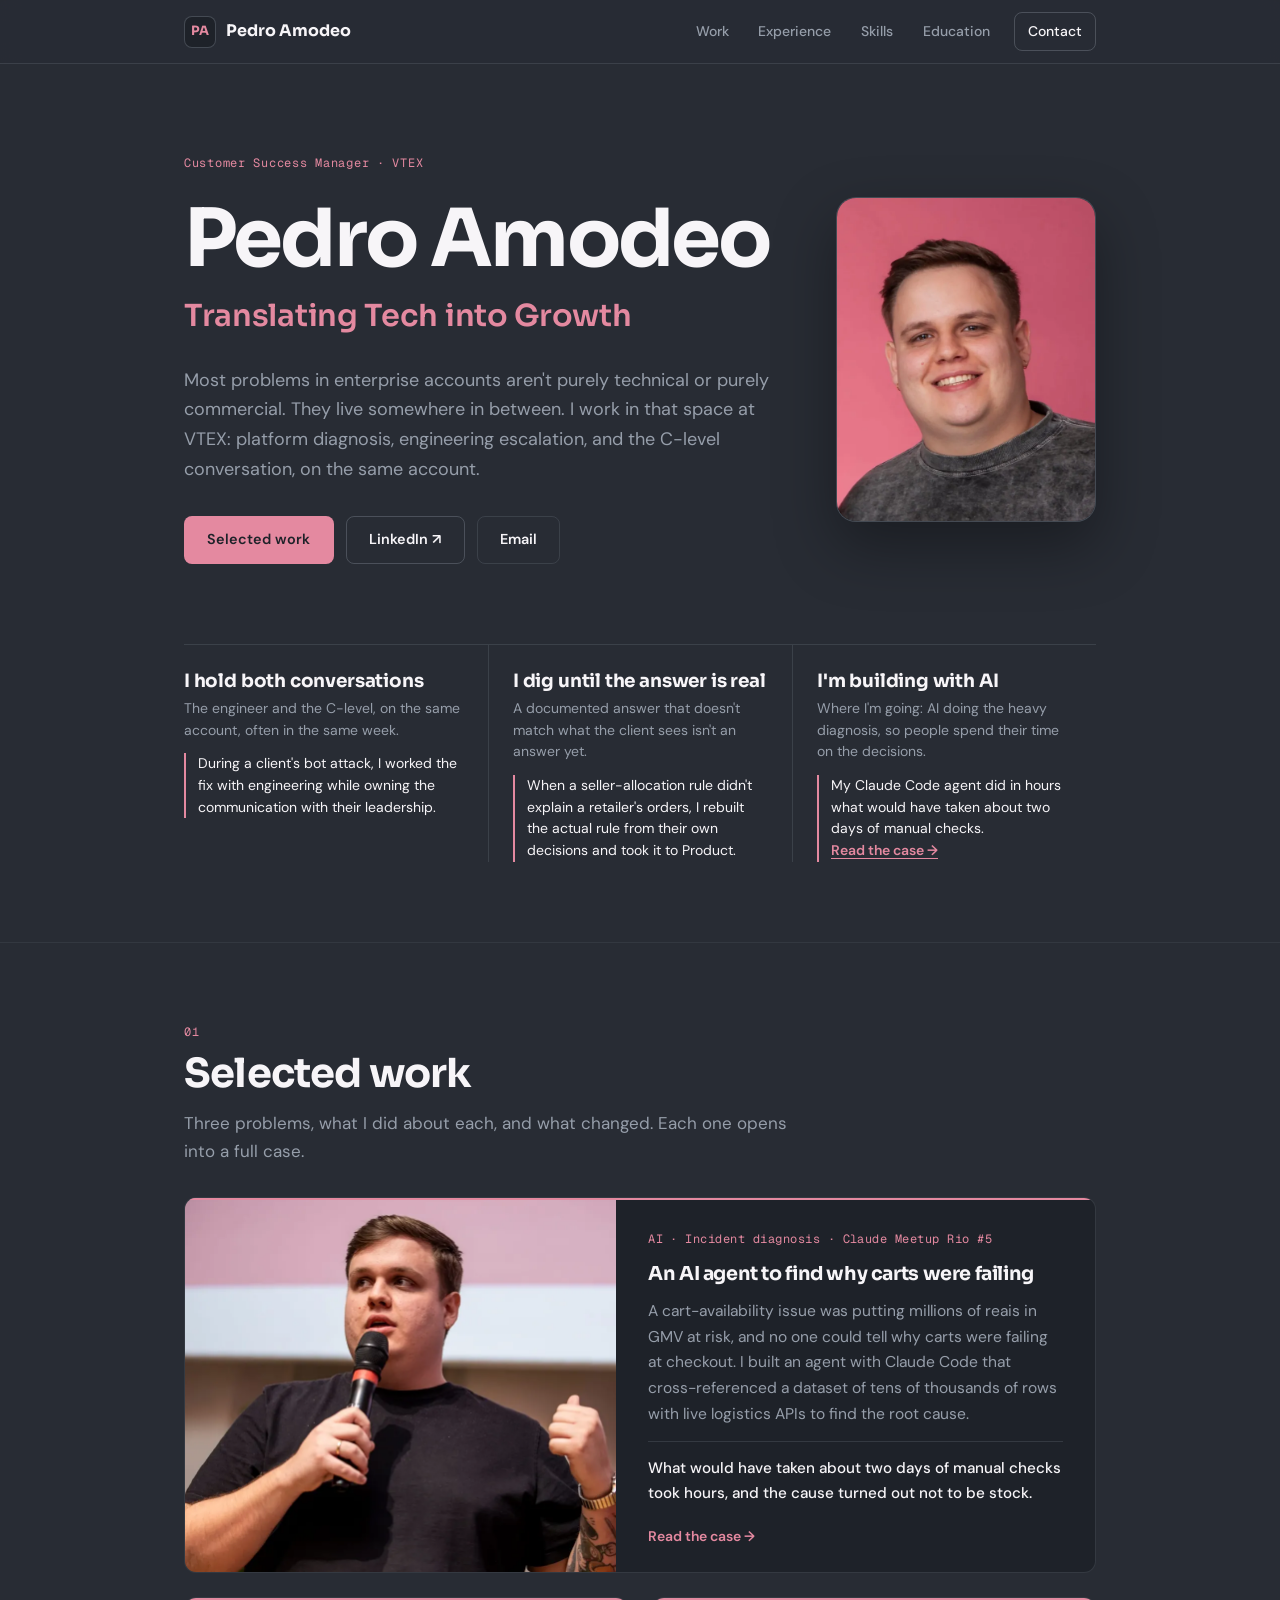
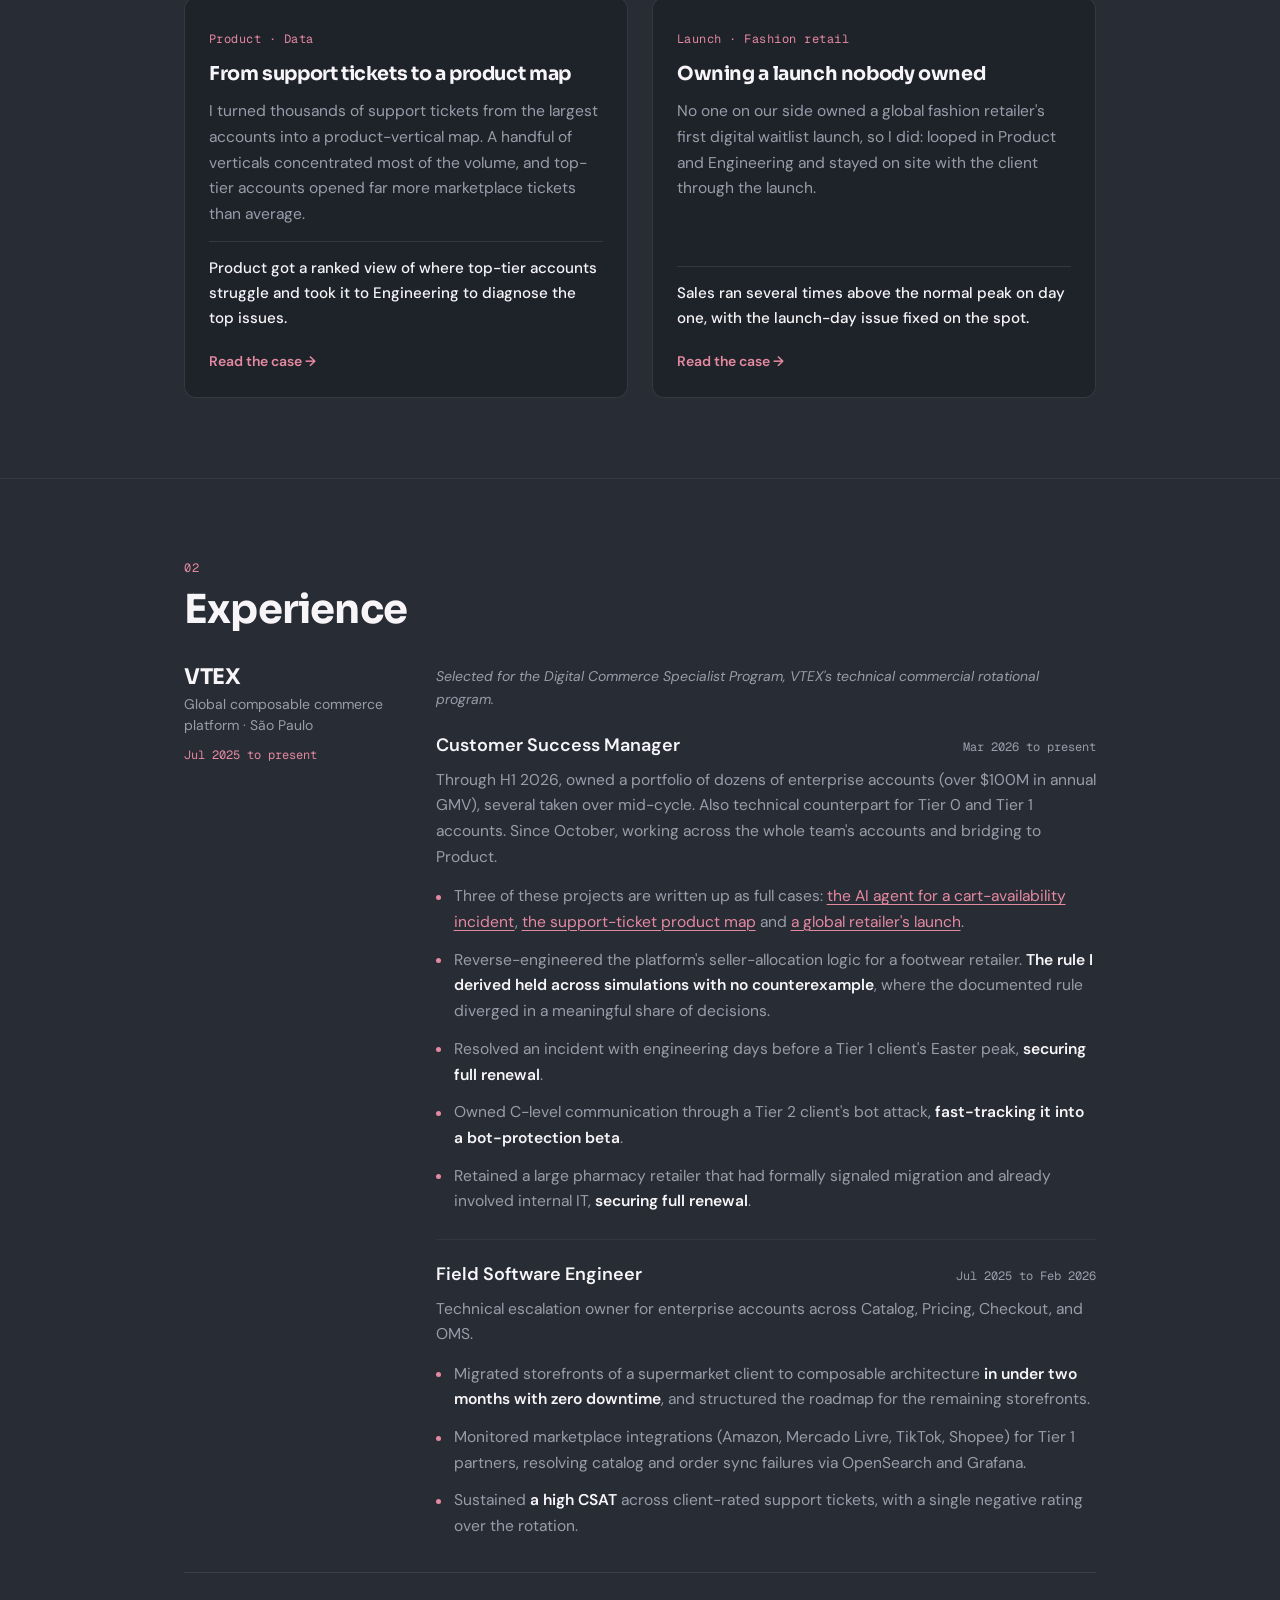
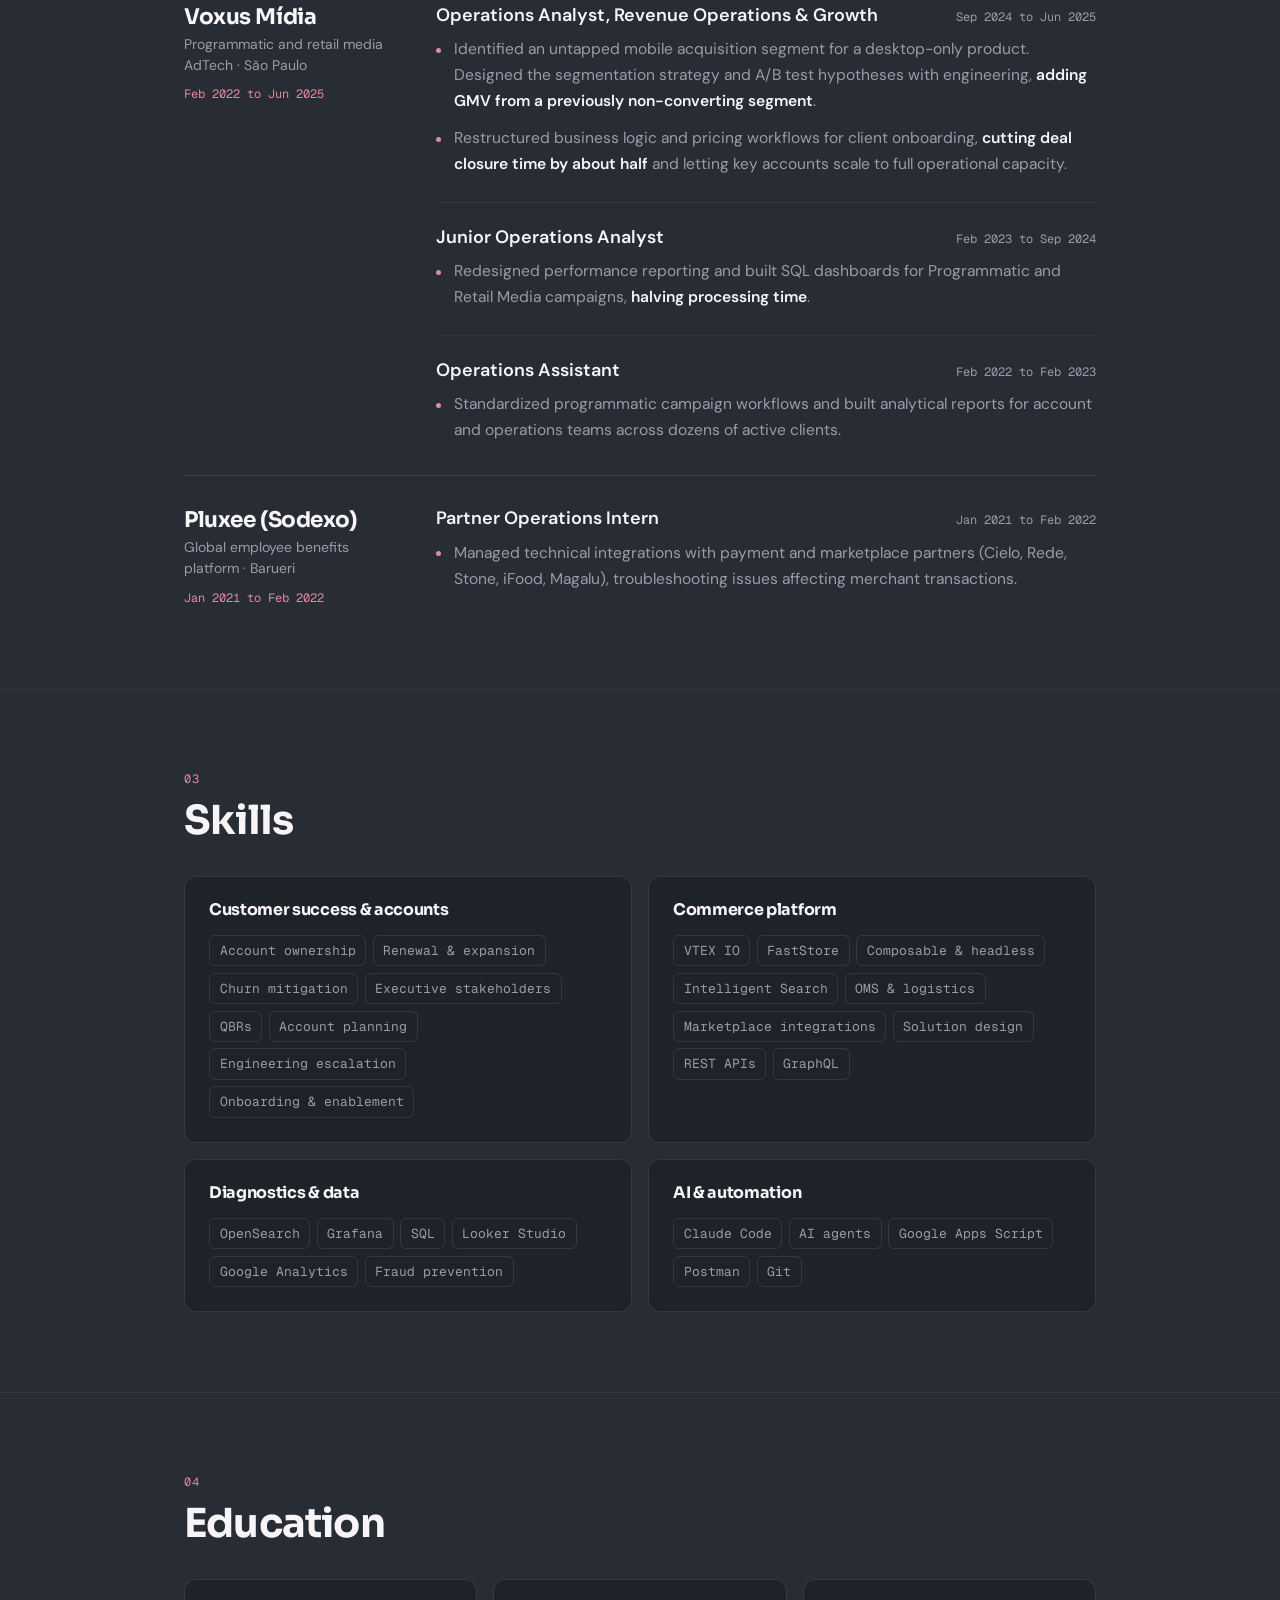
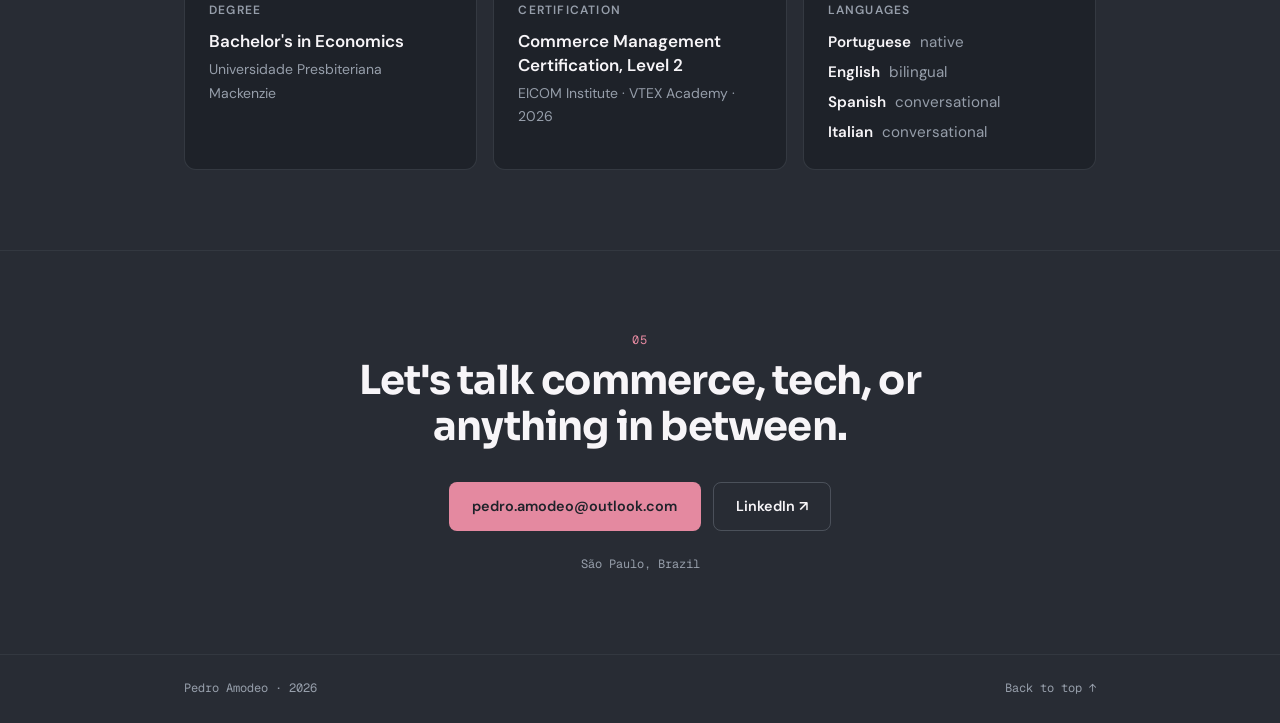
==== commit b3b473e4: "Make 'What changed' executive: results only Each outcome is a bold result line plus one sentence. Re" ====
--- a/index.html
+++ b/index.html
@@ -166,7 +166,7 @@
               A handful of verticals concentrated most of the volume, and top-tier accounts opened far more
               marketplace tickets than average.
             </p>
-            <p class="case-outcome">A Product leader called it the first conversation of its kind built on tickets and sent the report to Engineering for diagnosis.</p>
+            <p class="case-outcome">Product got a ranked view of where top-tier accounts struggle and took it to Engineering to diagnose the top issues.</p>
             <a class="case-link" href="cases/support-tickets.html">Read the case →</a>
           </article>
 
@@ -175,10 +175,9 @@
             <h3>Owning a launch nobody owned</h3>
             <p>
               No one on our side owned a global fashion retailer's first digital waitlist launch, so I did: looped
-              in Product and Engineering and stayed on site with the client through the launch. Sales ran several
-              times above the normal peak on day one.
+              in Product and Engineering and stayed on site with the client through the launch.
             </p>
-            <p class="case-outcome">I stayed on the account through the quarter, which closed with double-digit growth in revenue and average order value.</p>
+            <p class="case-outcome">Sales ran several times above the normal peak on day one, with the launch-day issue fixed on the spot.</p>
             <a class="case-link" href="cases/waitlist-launch.html">Read the case →</a>
           </article>
 
--- a/style.css
+++ b/style.css
@@ -826,6 +826,15 @@
 .cs-steps h3 { font-size: 1.1rem; margin-bottom: 0.4rem; letter-spacing: -0.01em; }
 
 .cs-outcomes { display: flex; flex-direction: column; gap: 0.75rem; }
+.cs-outcomes li strong {
+  display: block;
+  font-family: var(--headline);
+  font-size: 1.05rem;
+  font-weight: 600;
+  color: var(--text-primary);
+  margin-bottom: 0.25rem;
+}
+.cs-outcomes li span { display: block; font-size: 1rem; color: var(--text-secondary); line-height: 1.55; }
 .cs-outcomes li {
   font-size: 1.125rem;
   padding: var(--space-2) var(--space-3);
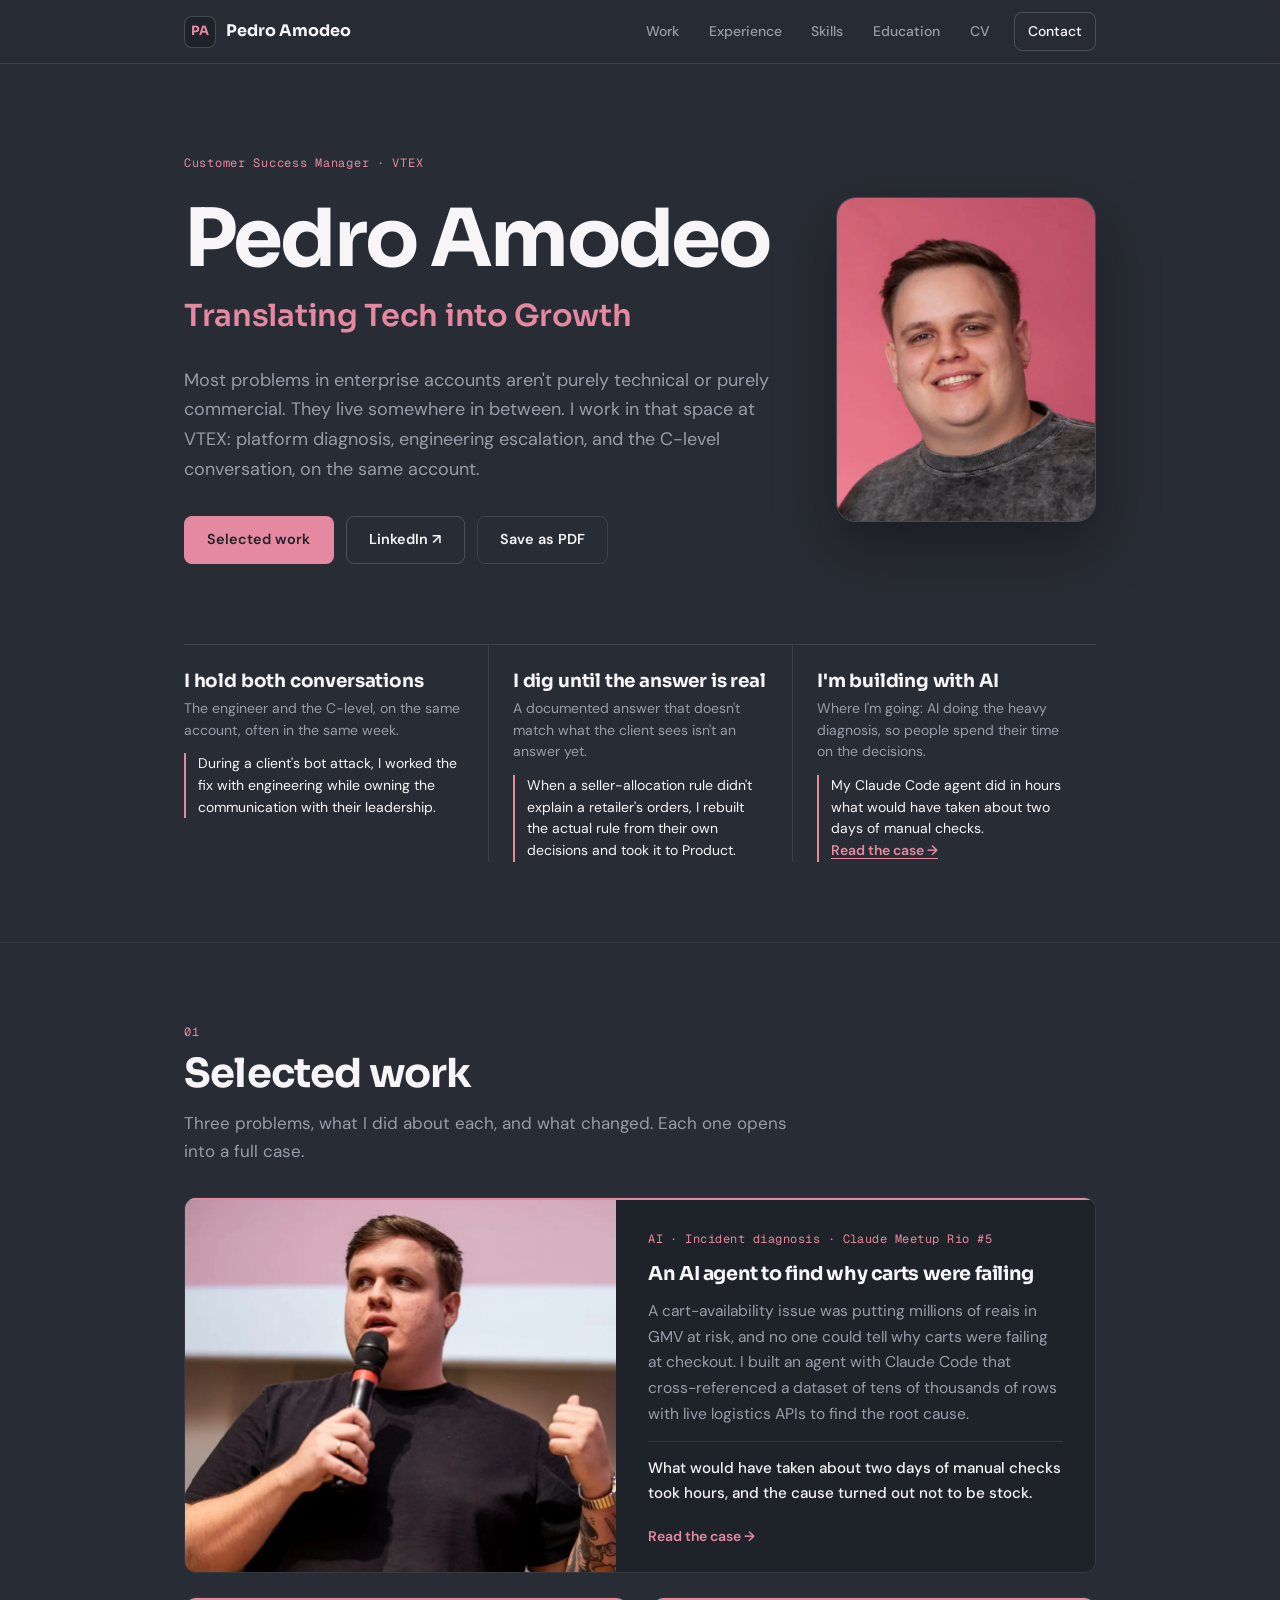
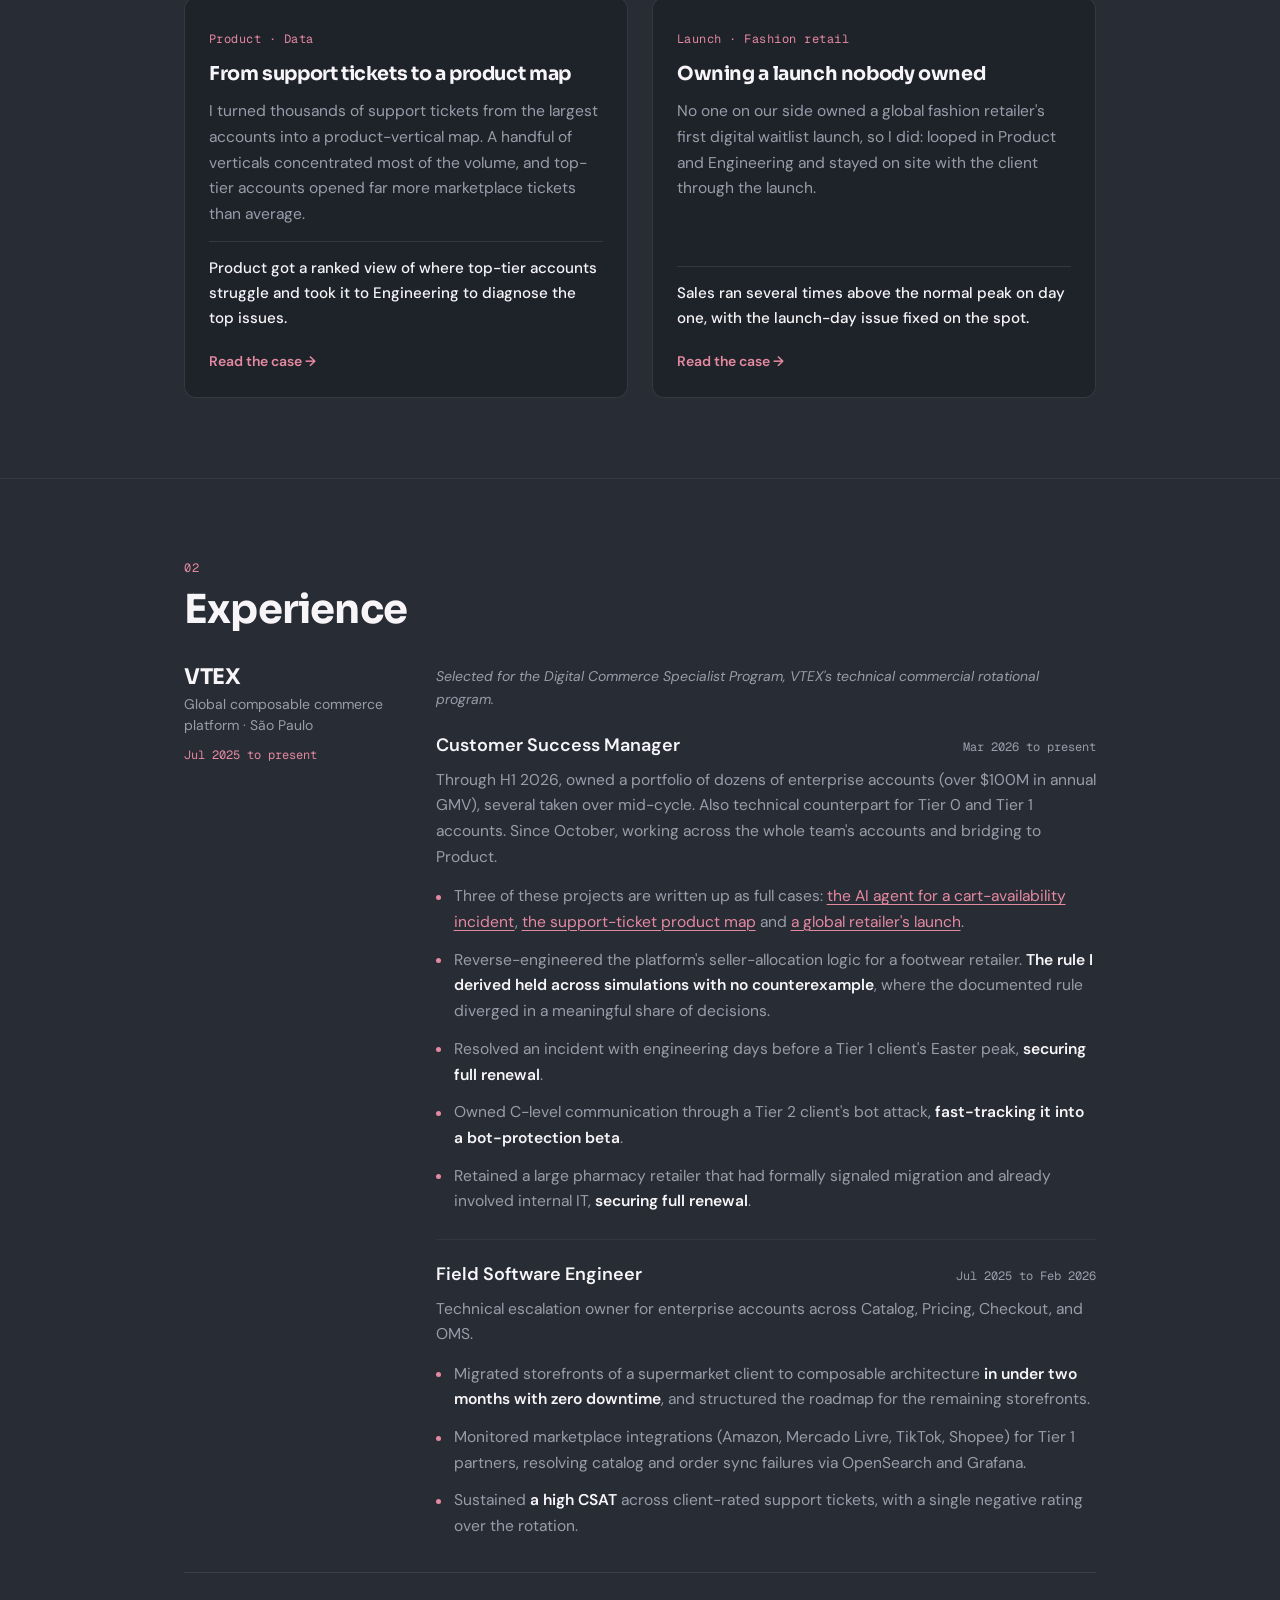
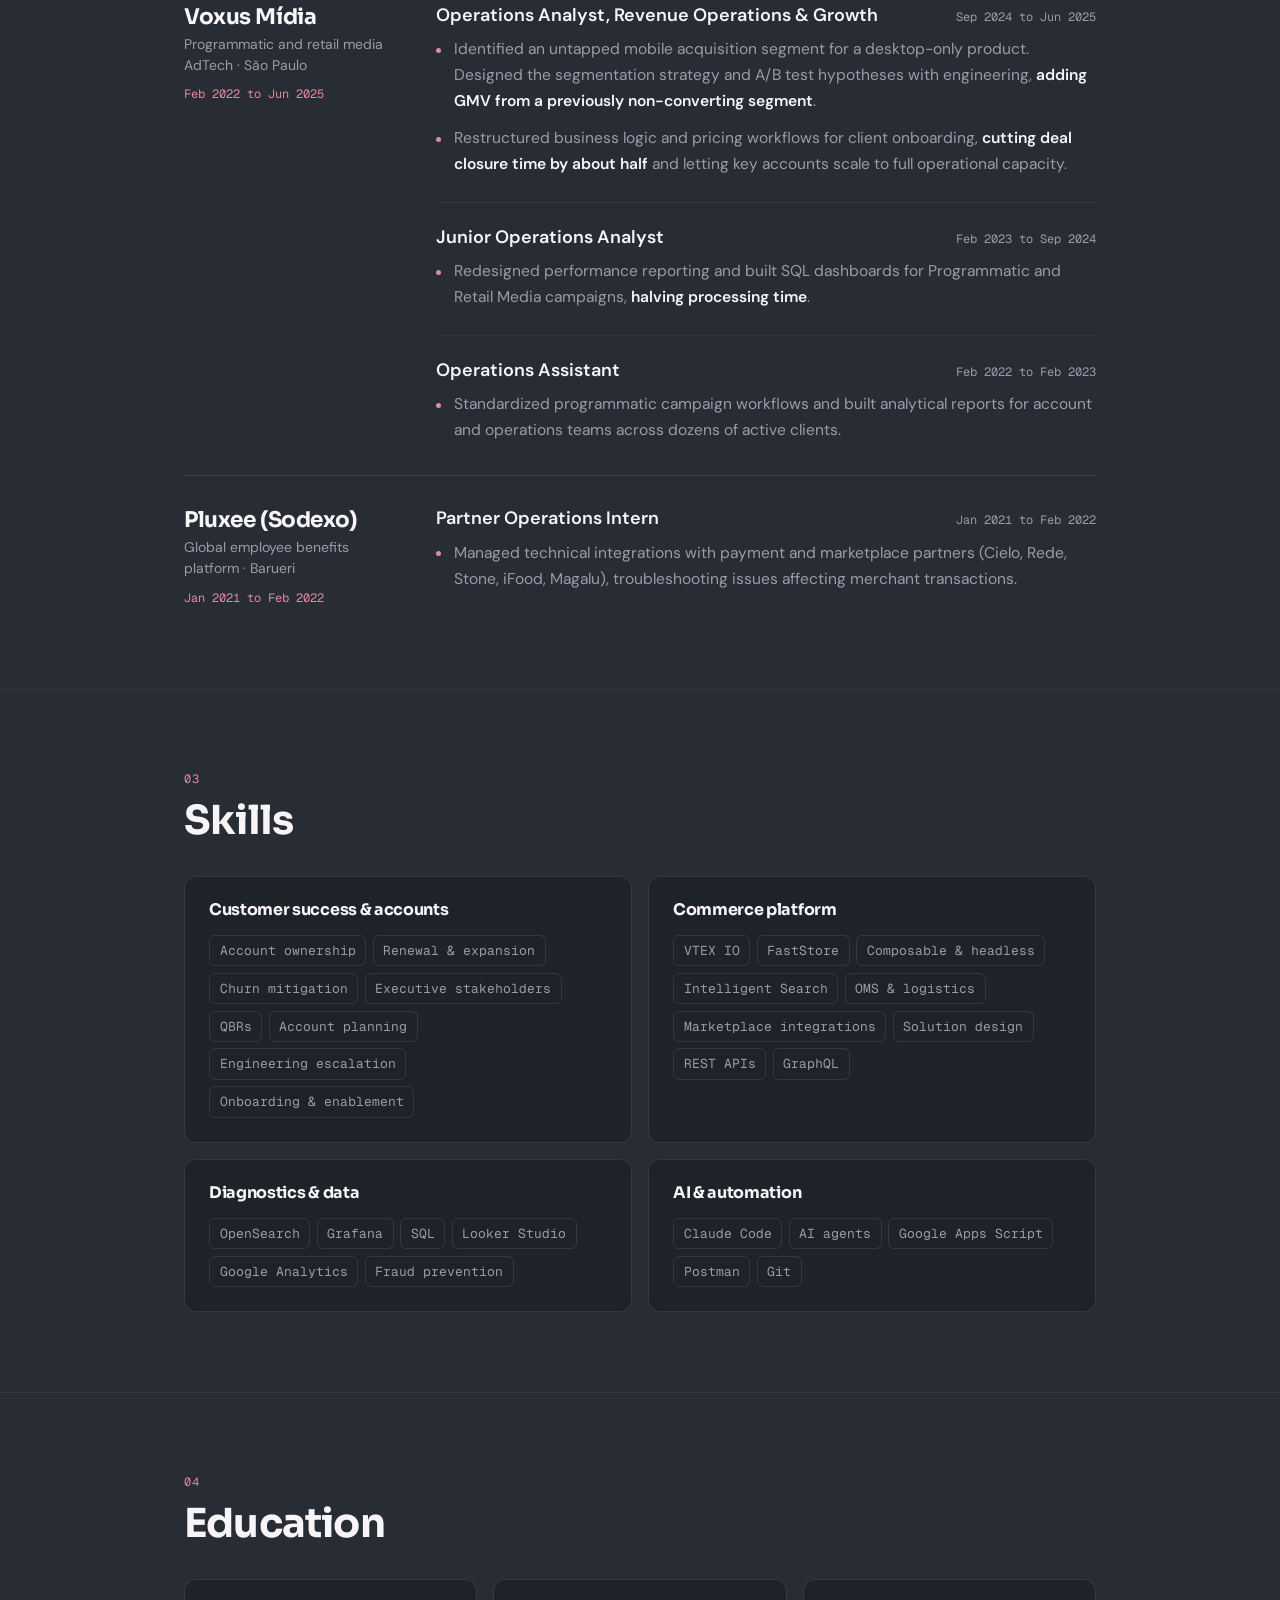
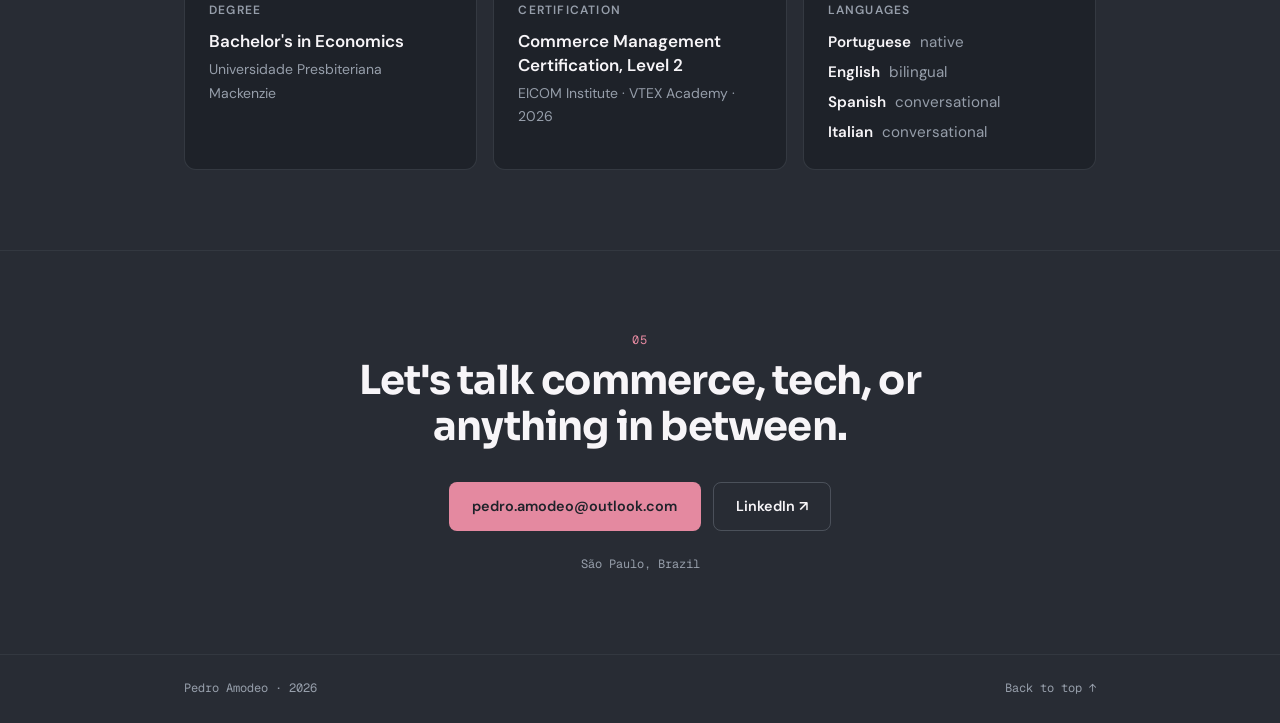
==== commit 2cfda777: "Portfolio as a living CV: print path, case navigation, 404 - "CV" in the nav and "Save as PDF" in th" ====
--- a/index.html
+++ b/index.html
@@ -64,6 +64,7 @@
           <li><a href="#experience">Experience</a></li>
           <li><a href="#skills">Skills</a></li>
           <li><a href="#education">Education</a></li>
+          <li><a href="/?print=1" class="js-print">CV</a></li>
           <li><a href="#contact" class="nav-cta">Contact</a></li>
         </ul>
       </nav>
@@ -83,6 +84,7 @@
       <li><a href="#experience">Experience</a></li>
       <li><a href="#skills">Skills</a></li>
       <li><a href="#education">Education</a></li>
+      <li><a href="/?print=1" class="js-print">CV (PDF)</a></li>
       <li><a href="#contact">Contact</a></li>
     </ul>
   </nav>
@@ -97,6 +99,7 @@
             <p class="eyebrow">Customer Success Manager · VTEX</p>
             <h1 id="hero-name" class="hero-name">Pedro Amodeo</h1>
             <p class="hero-tagline">Translating Tech into Growth</p>
+            <p class="print-only hero-contact">pedro.amodeo@outlook.com · linkedin.com/in/phamodeo · phamodeo.com.br · São Paulo, Brazil</p>
             <p class="hero-bio">
               Most problems in enterprise accounts aren't purely technical or purely commercial.
               They live somewhere in between. I work in that space at VTEX: platform diagnosis,
@@ -105,7 +108,7 @@
             <div class="hero-ctas">
               <a href="#work" class="btn btn-primary">Selected work</a>
               <a href="https://www.linkedin.com/in/phamodeo/" target="_blank" rel="noopener noreferrer" class="btn btn-secondary">LinkedIn ↗</a>
-              <a href="mailto:pedro.amodeo@outlook.com" class="btn btn-ghost">Email</a>
+              <a href="/?print=1" class="btn btn-ghost js-print">Save as PDF</a>
             </div>
           </div>
           <img class="hero-photo" src="img/pedro-amodeo.webp" width="640" height="800"
--- a/style.css
+++ b/style.css
@@ -400,6 +400,8 @@
 .btn-ghost { border-color: var(--border); color: var(--text-primary); }
 .btn-ghost:hover { border-color: var(--accent); color: var(--accent); }
 
+.print-only { display: none; }
+
 /* === 7. SELECTED WORK === */
 .cases {
   display: grid;
@@ -733,9 +735,31 @@
     --border-strong: #ccc;
     --accent: #8a3050;
   }
-  .site-header, .nav-drawer, .nav-overlay, .skip-link, .hero-ctas, .contact-links, .footer, .case-photo { display: none; }
-  section { padding: 1.5rem 0; break-inside: avoid-page; }
-  .case, .card { break-inside: avoid; }
+  @page { margin: 1.6cm; }
+  html { scroll-behavior: auto; font-size: 15px; }
+  body { background: #fff; }
+  a { color: inherit; }
+
+  /* Navigation, buttons and the contact block go; the CV carries its own contact line. */
+  .site-header, .nav-drawer, .nav-overlay, .skip-link, .hero-ctas, .footer,
+  .section-index, .glance-example, .case-photo, .contact,
+  .cs-figure, .cs-contact-wrap, .cs-more { display: none; }
+  .print-only { display: block; }
+  .hero-contact { font-family: var(--mono); font-size: 0.8rem; color: var(--text-secondary); margin-bottom: 1rem; }
+
+  .hero { padding: 0 0 1.25rem; }
+  .hero-main { grid-template-columns: minmax(0, 1fr) 90px; gap: 1.5rem; }
+  .hero-photo { width: 90px; border-radius: 10px; box-shadow: none; }
+  .glance { margin-top: 1.25rem; }
+
+  section { padding: 1.1rem 0; }
+  .case, .card, .employer, .role, .glance li { break-inside: avoid; }
+  .case--featured, .employer { grid-template-columns: minmax(0, 1fr); gap: 0.5rem; }
+  .case-body { padding: 0; }
+  /* Case links print as the URL a reader can type. */
+  .case-link::after { content: " phamodeo.com.br/" attr(href); position: static; inset: auto; font-weight: 400; color: var(--text-secondary); }
+  .cs-back::after { content: " · phamodeo.com.br"; }
+  .hero-text > *, .hero-photo, .glance, .section-head, .case, .employer, .skill-group { animation: none; }
 }
 
 /* === 16. CASE STUDY PAGES === */
@@ -875,37 +899,34 @@
 .cs-tl-when { font-family: var(--mono); font-size: var(--fs-xs); color: var(--accent); }
 .cs-tl-what { font-size: var(--fs-sm); color: var(--text-primary); line-height: 1.45; }
 
-.cs-next {
-  display: flex;
-  justify-content: space-between;
-  align-items: center;
-  gap: var(--space-3);
-  flex-wrap: wrap;
+.cs-more {
   padding-top: var(--space-4);
   padding-bottom: var(--space-6);
   border-top: 1px solid var(--border);
 }
-.cs-next-back {
+.cs-more-back {
   display: inline-flex;
   align-items: center;
   min-height: 44px;
+  margin-bottom: var(--space-2);
   font-size: var(--fs-sm);
   color: var(--text-secondary);
 }
-.cs-next-back:hover { color: var(--accent); }
-.cs-next-link {
+.cs-more-back:hover { color: var(--accent); }
+.cs-more-grid { display: grid; grid-template-columns: repeat(2, minmax(0, 1fr)); gap: var(--space-2); }
+.cs-more-card {
   display: flex;
   flex-direction: column;
-  gap: 0.2rem;
-  text-align: right;
+  gap: 0.3rem;
   padding: var(--space-2) var(--space-3);
   border: 1px solid var(--border-strong);
   border-radius: var(--radius);
   transition: border-color 0.15s ease;
 }
-.cs-next-link:hover { border-color: var(--accent); }
-.cs-next-label { font-family: var(--mono); font-size: var(--fs-xs); color: var(--accent); }
-.cs-next-title { font-family: var(--headline); font-weight: 600; }
+.cs-more-card:hover { border-color: var(--accent); }
+.cs-more-card:hover .cs-more-title { color: var(--accent); }
+.cs-more-label { font-family: var(--mono); font-size: var(--fs-xs); color: var(--accent); }
+.cs-more-title { font-family: var(--headline); font-weight: 600; line-height: 1.3; transition: color 0.15s ease; }
 
 /* Context file excerpt */
 .cs-code {
@@ -1065,6 +1086,5 @@
   .cs-timeline::before { left: 5px; right: auto; top: 0; bottom: 0; width: 1px; height: auto; }
   .cs-timeline li { padding-top: 0; }
   .cs-timeline li::before { left: calc(-1 * var(--space-3)); top: 0.2rem; }
-  .cs-next { flex-direction: column-reverse; align-items: stretch; }
-  .cs-next-link { text-align: left; width: 100%; }
-}
+  .cs-more-grid { grid-template-columns: minmax(0, 1fr); }
+}
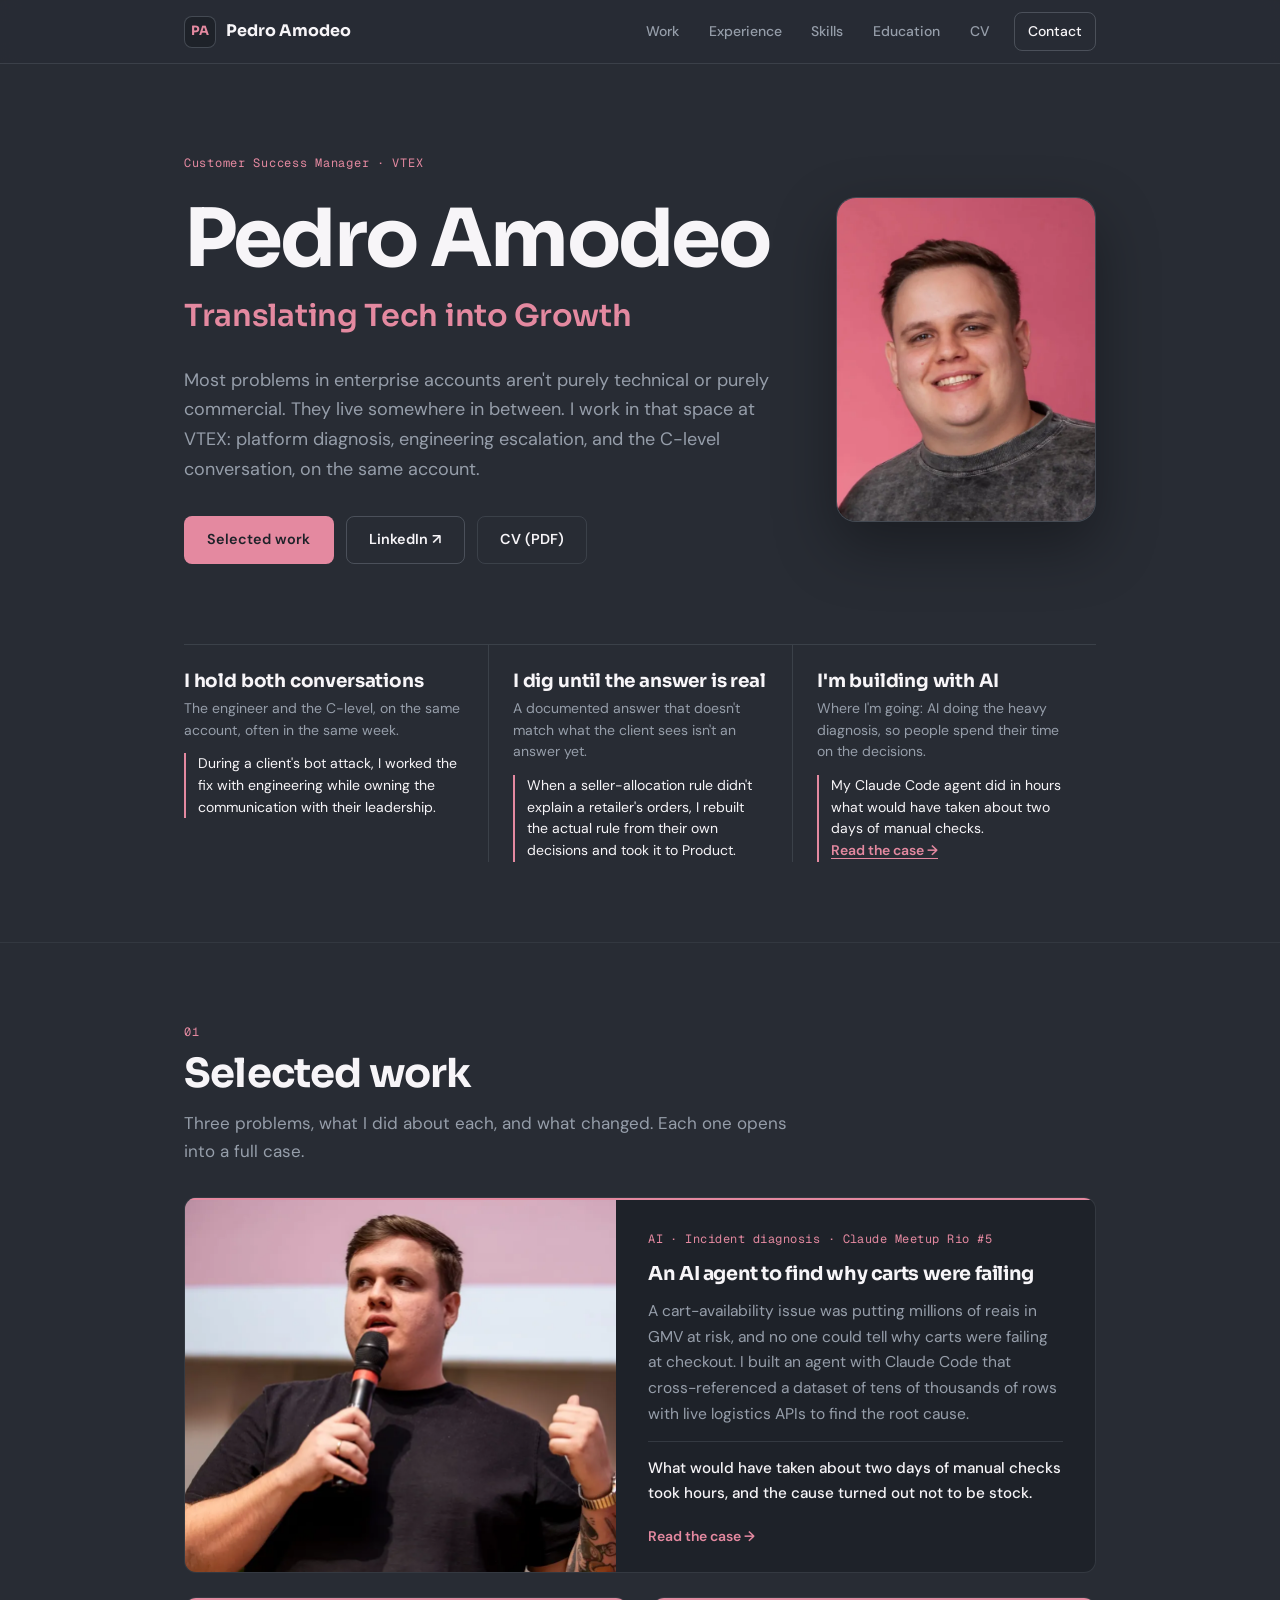
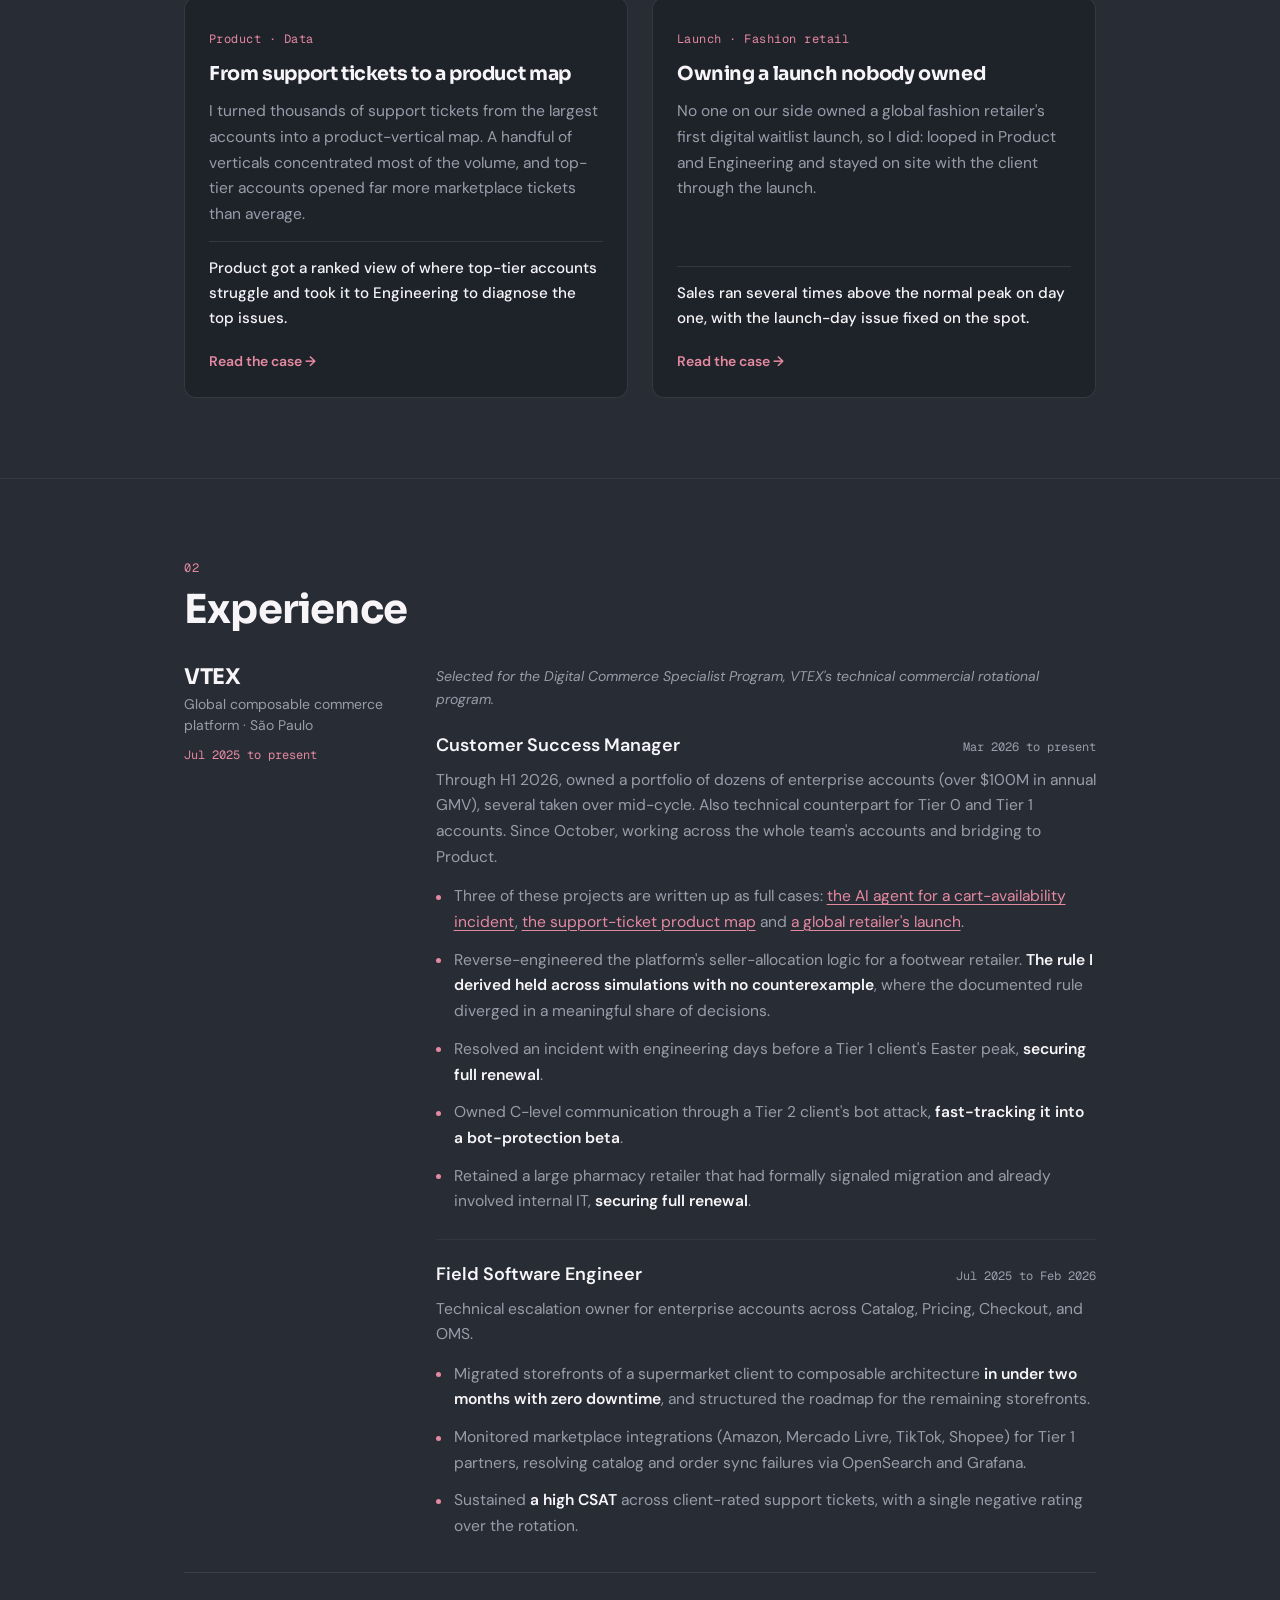
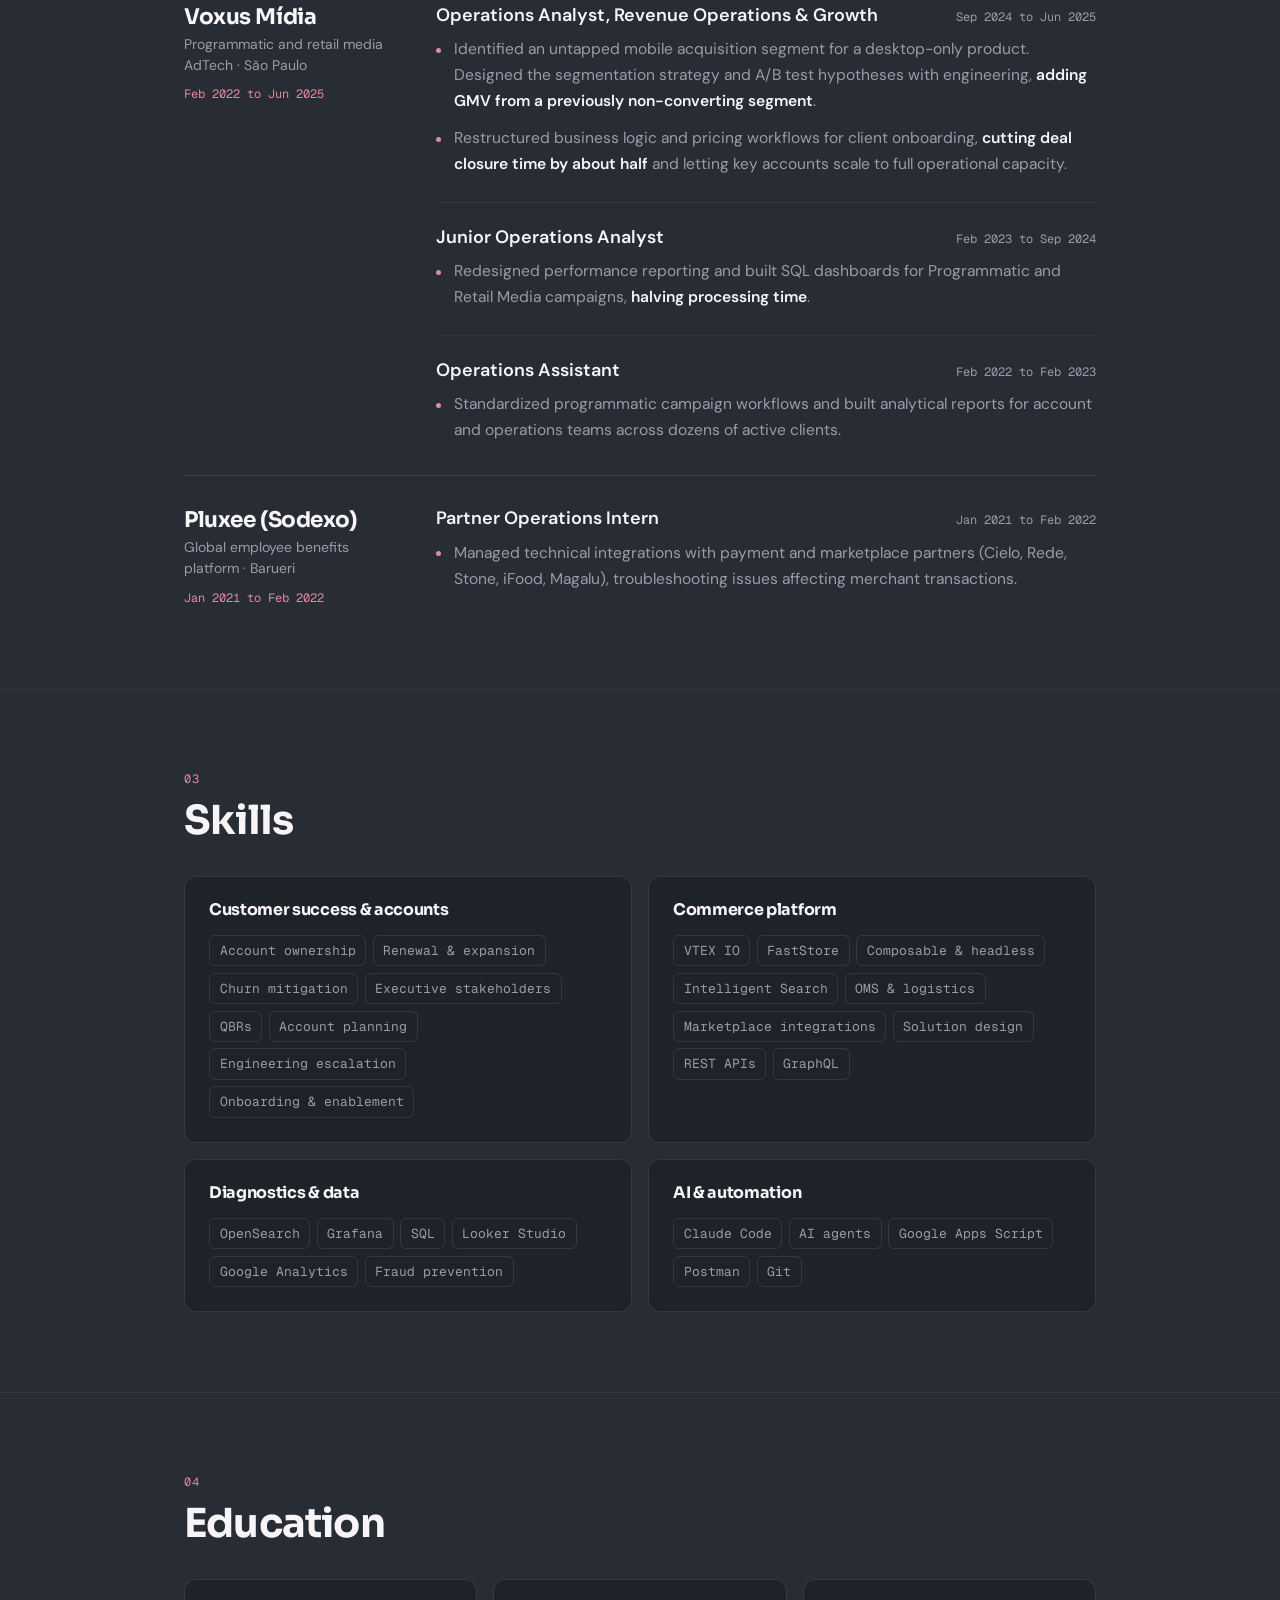
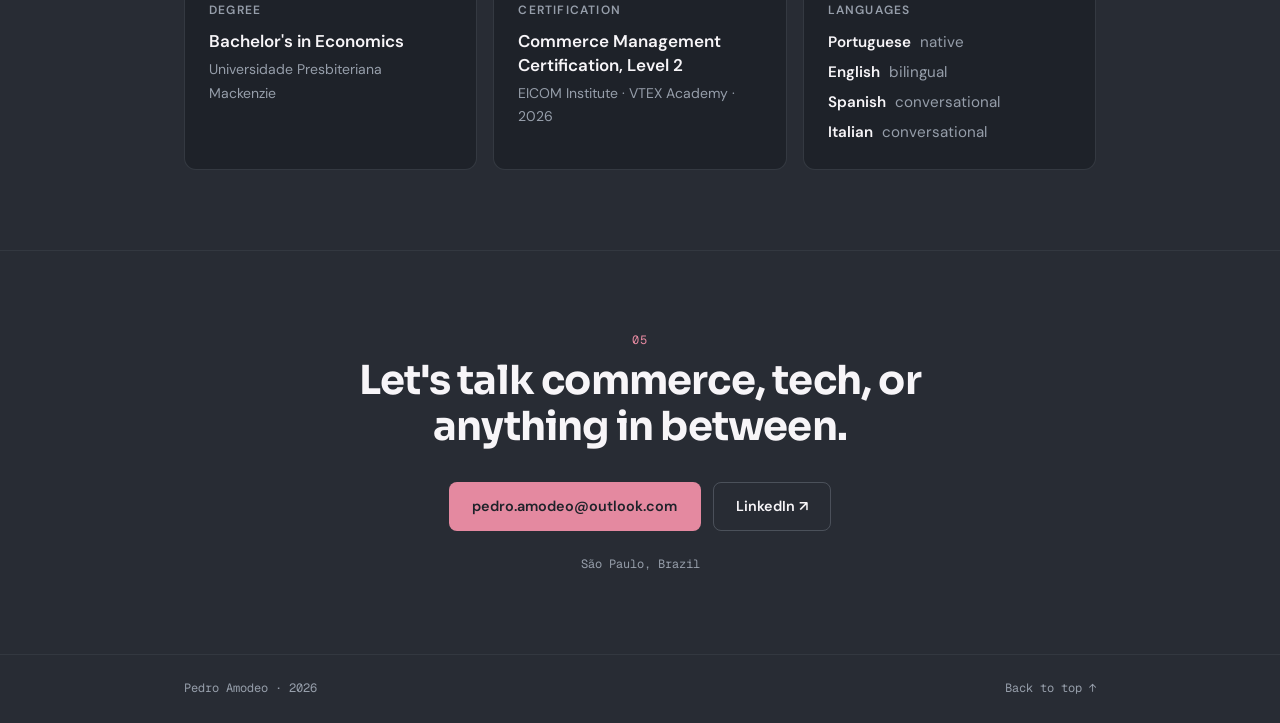
==== commit 9c776a5c: "CV page in the resume format instead of printing the home cv.html lays out the site's data as the tw" ====
--- a/index.html
+++ b/index.html
@@ -64,7 +64,7 @@
           <li><a href="#experience">Experience</a></li>
           <li><a href="#skills">Skills</a></li>
           <li><a href="#education">Education</a></li>
-          <li><a href="/?print=1" class="js-print">CV</a></li>
+          <li><a href="/cv.html">CV</a></li>
           <li><a href="#contact" class="nav-cta">Contact</a></li>
         </ul>
       </nav>
@@ -84,7 +84,7 @@
       <li><a href="#experience">Experience</a></li>
       <li><a href="#skills">Skills</a></li>
       <li><a href="#education">Education</a></li>
-      <li><a href="/?print=1" class="js-print">CV (PDF)</a></li>
+      <li><a href="/cv.html">CV (PDF)</a></li>
       <li><a href="#contact">Contact</a></li>
     </ul>
   </nav>
@@ -108,7 +108,7 @@
             <div class="hero-ctas">
               <a href="#work" class="btn btn-primary">Selected work</a>
               <a href="https://www.linkedin.com/in/phamodeo/" target="_blank" rel="noopener noreferrer" class="btn btn-secondary">LinkedIn ↗</a>
-              <a href="/?print=1" class="btn btn-ghost js-print">Save as PDF</a>
+              <a href="/cv.html" class="btn btn-ghost">CV (PDF)</a>
             </div>
           </div>
           <img class="hero-photo" src="img/pedro-amodeo.webp" width="640" height="800"
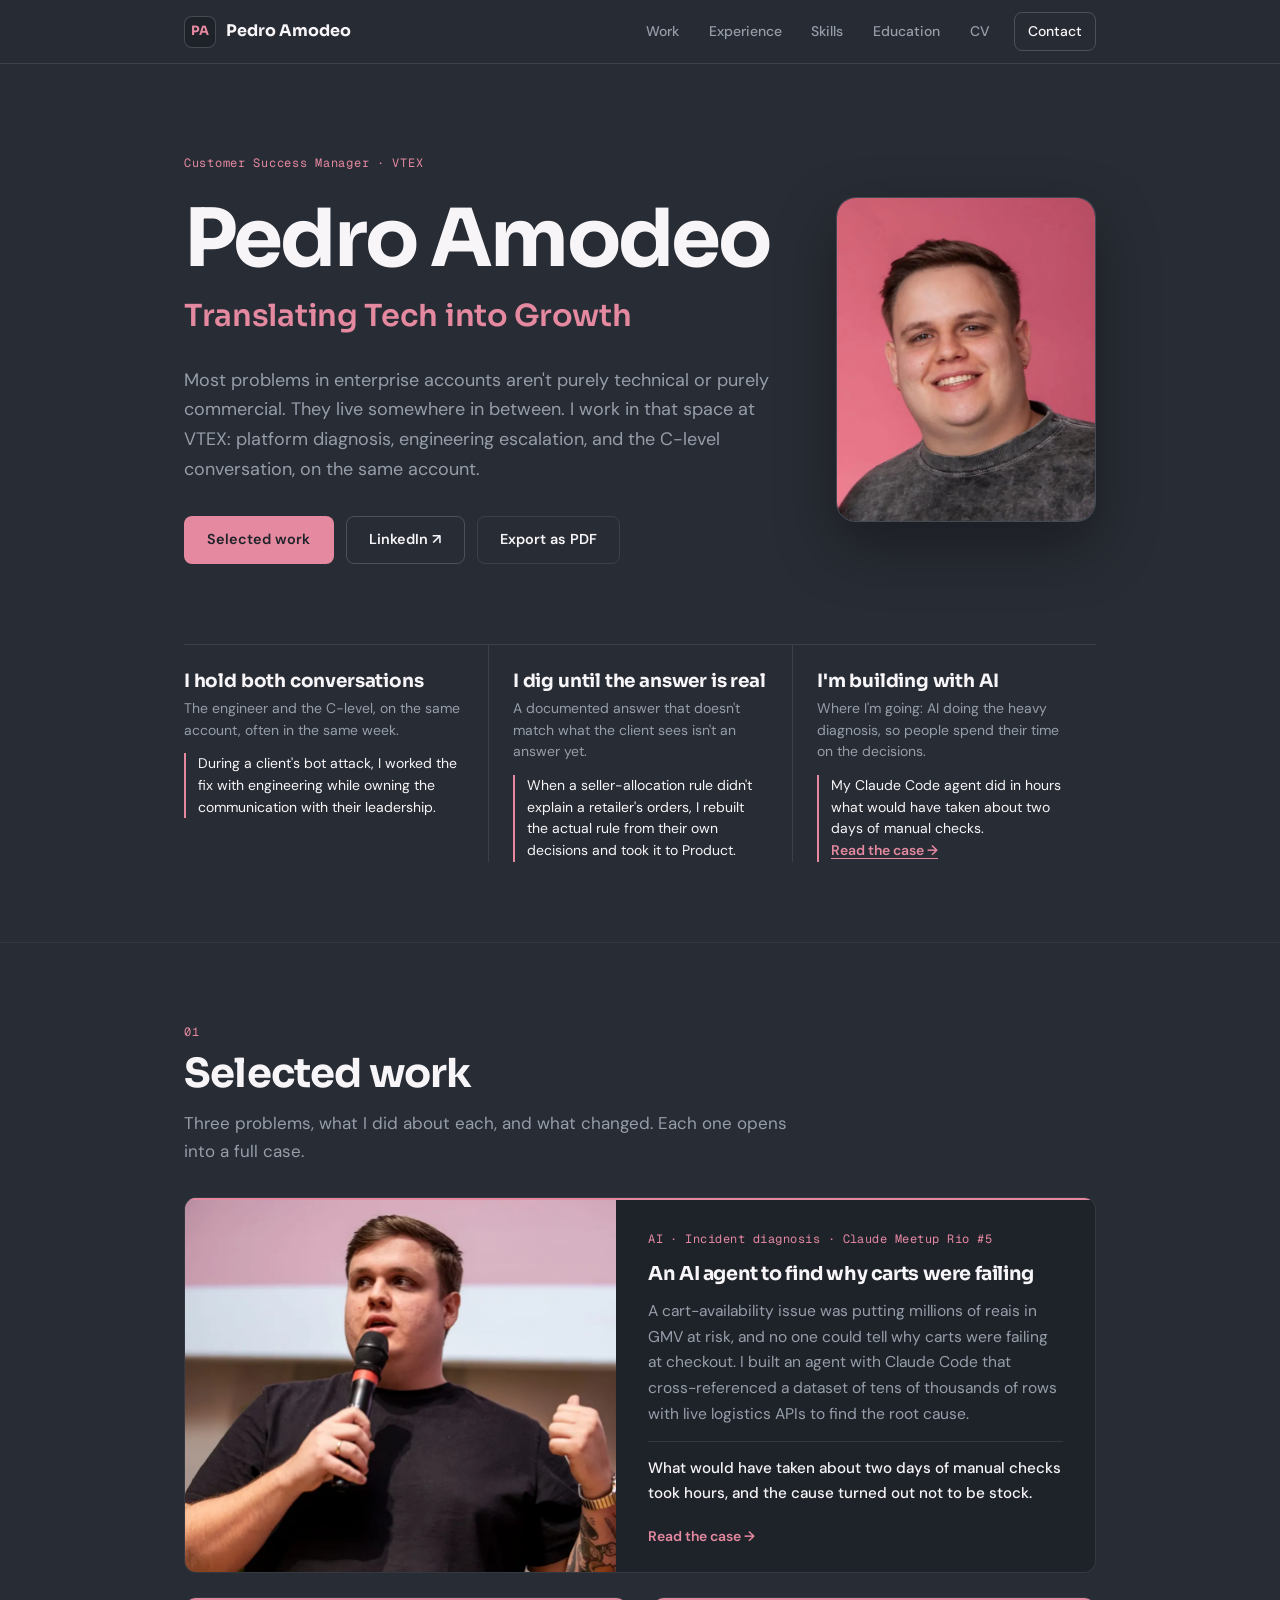
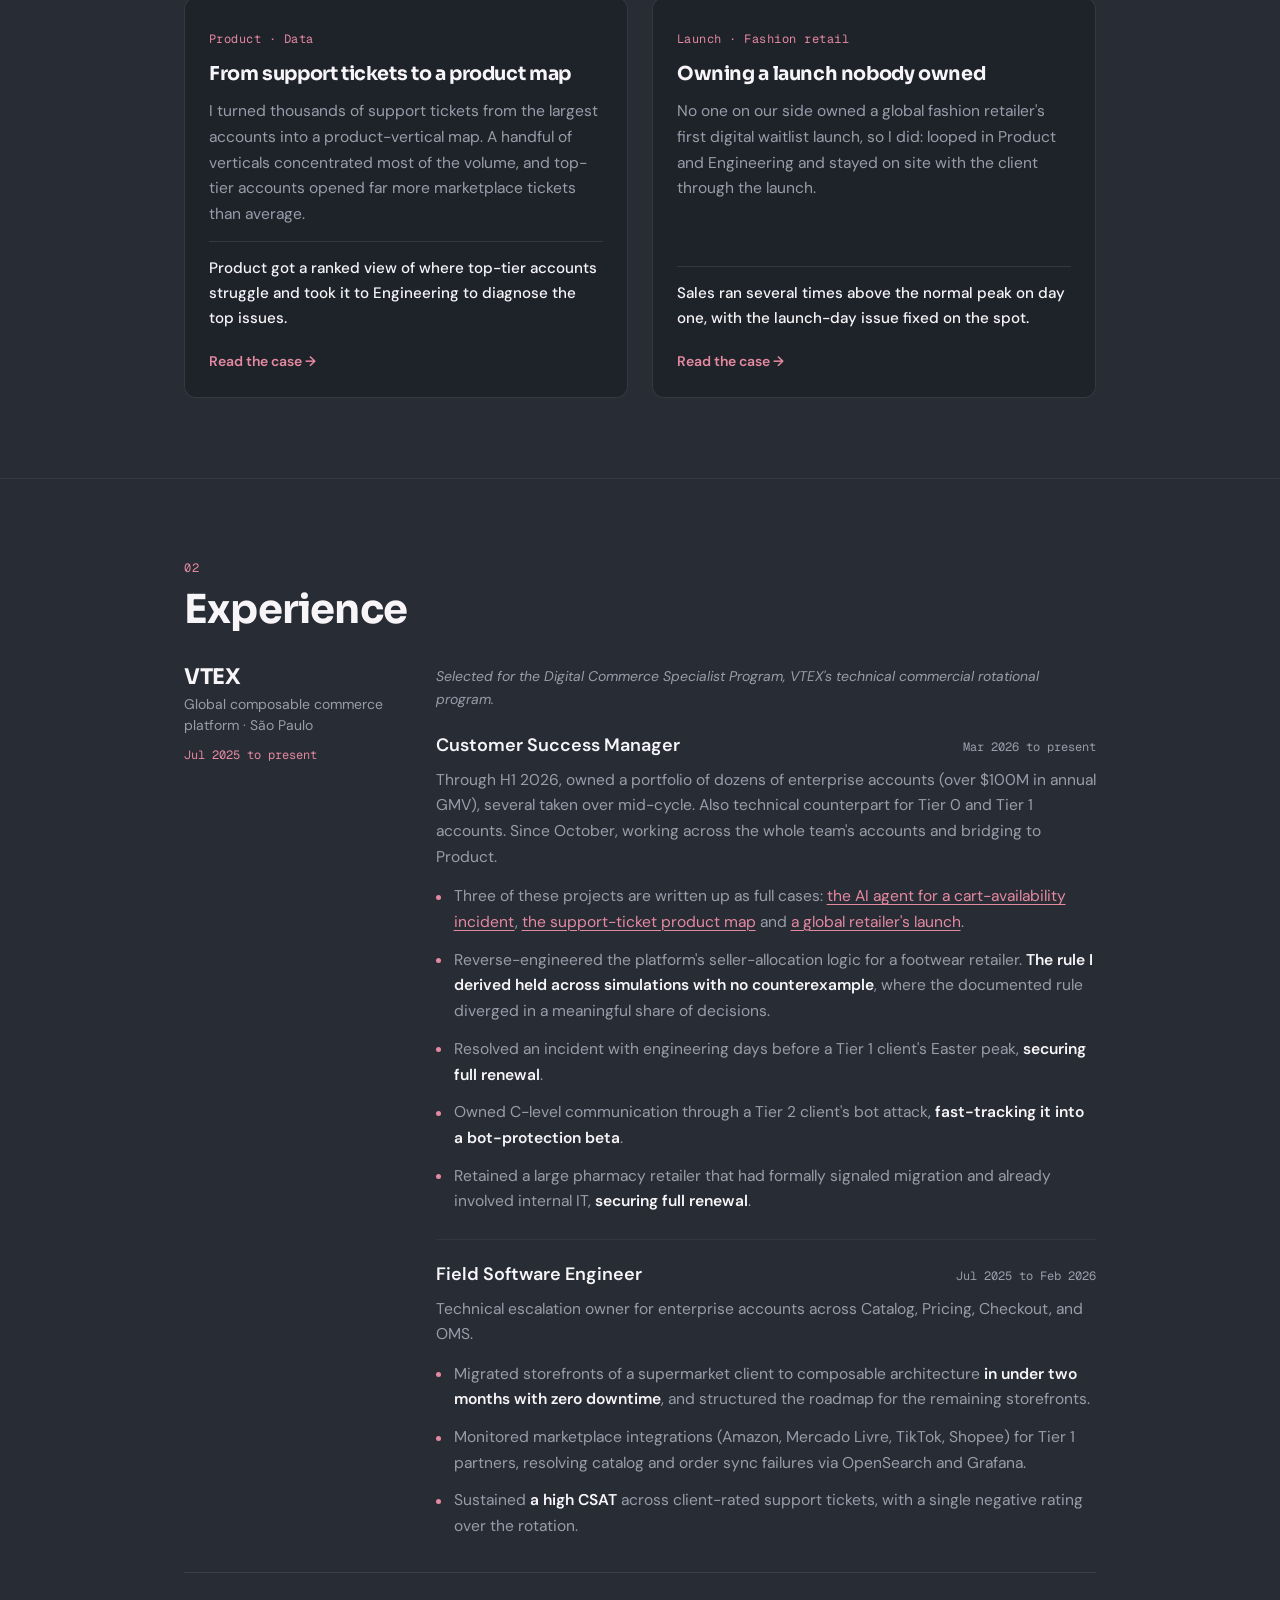
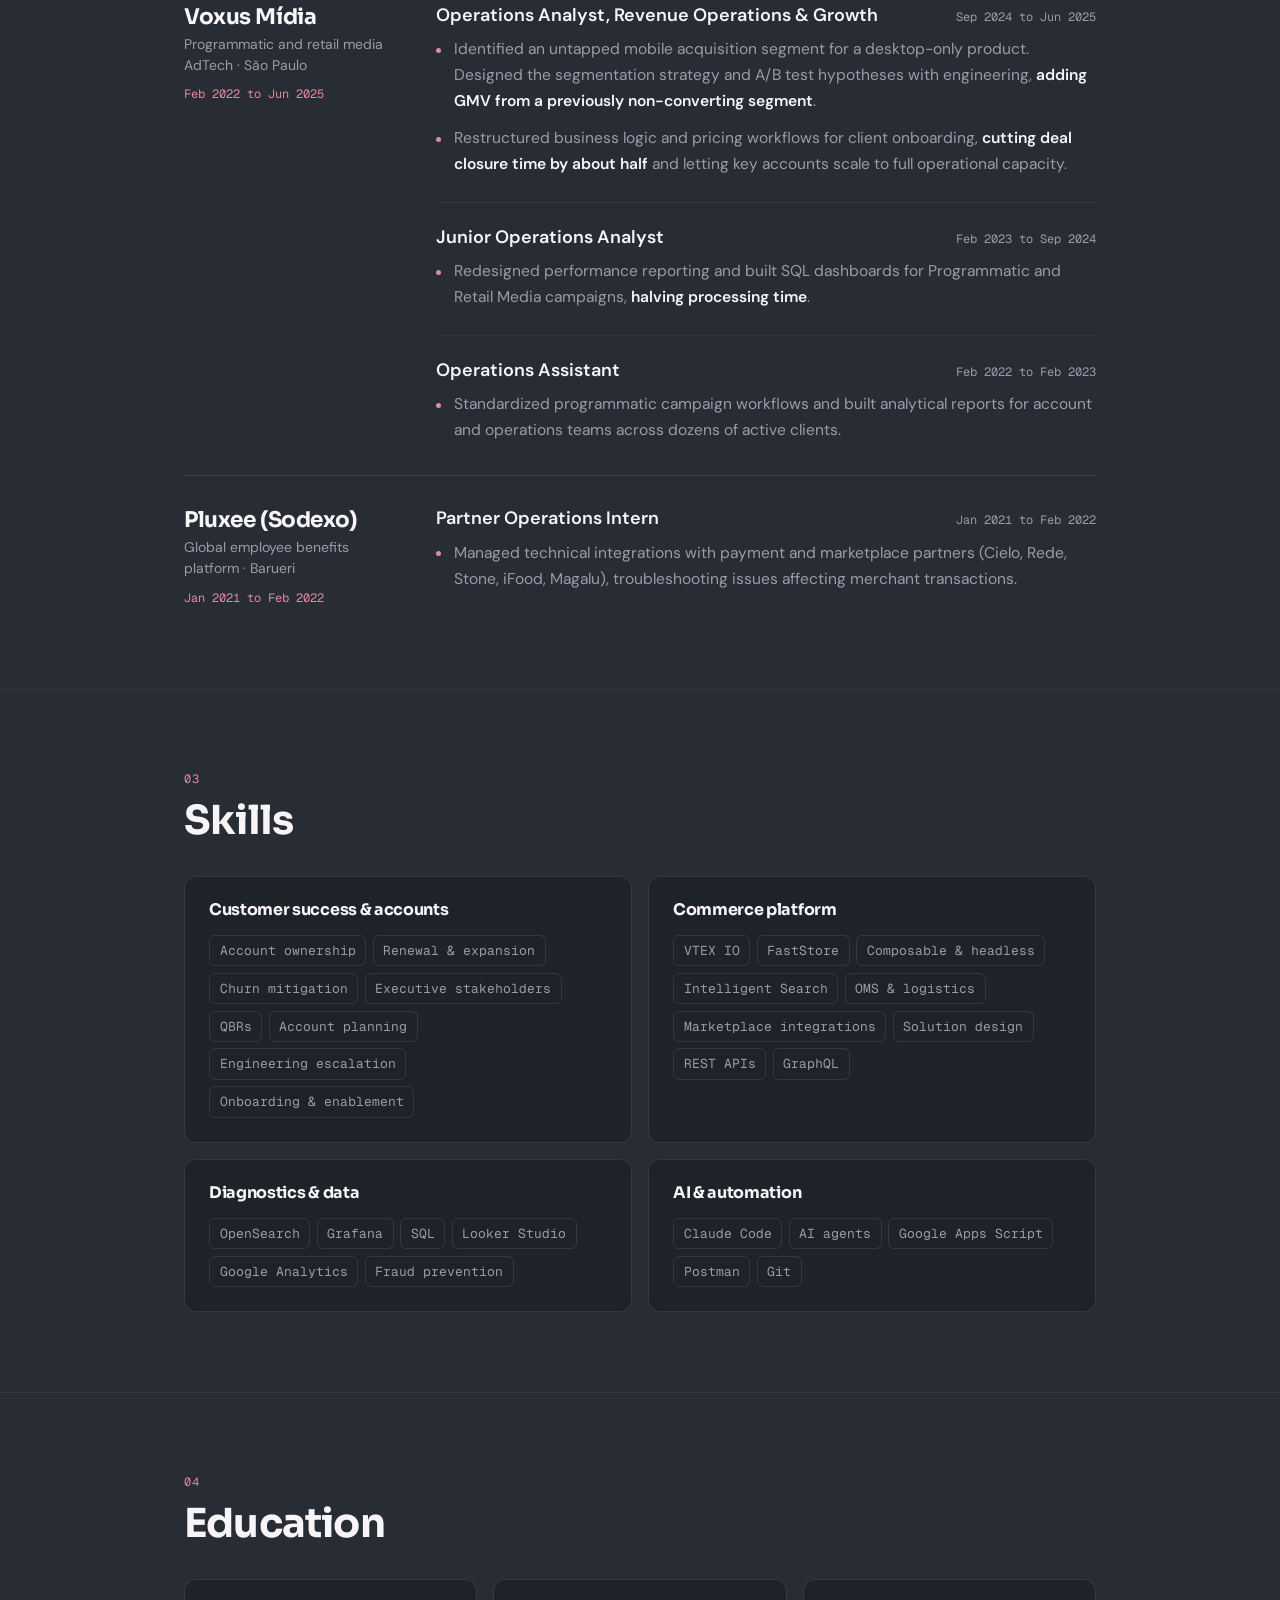
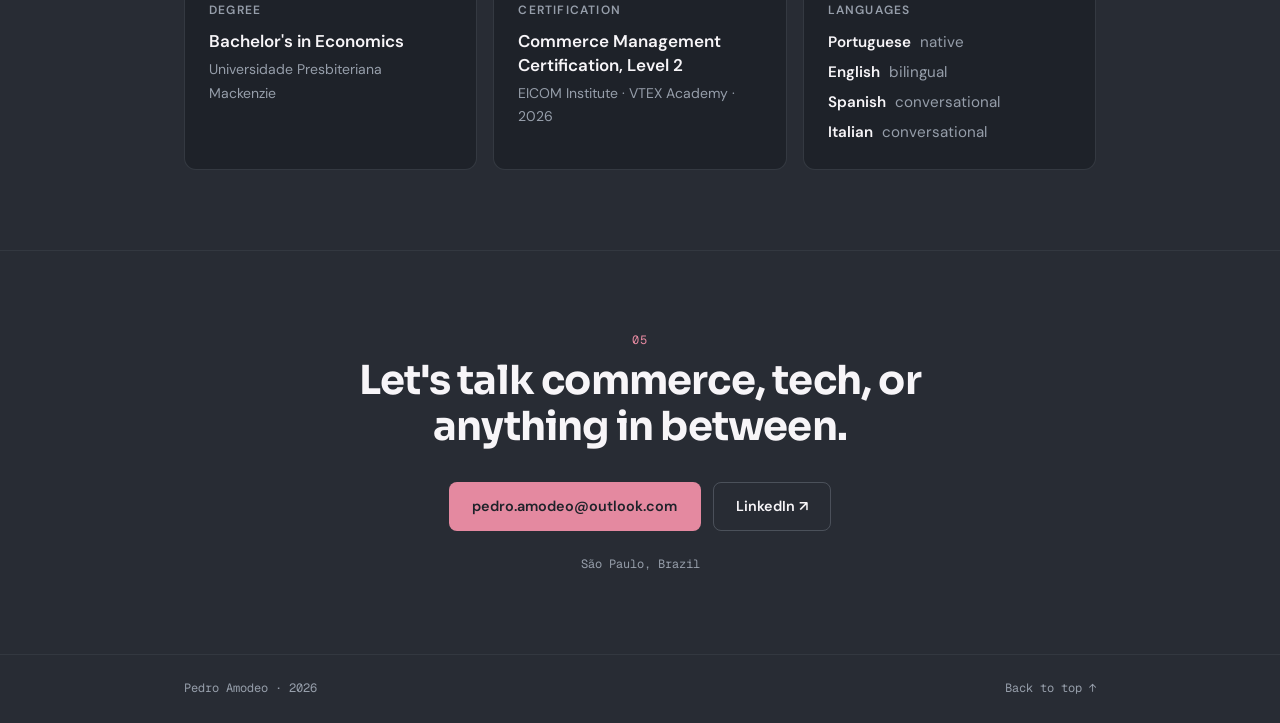
==== commit 27752331: ""Export as PDF" buttons and a real favicon set - cv.html button and the hero button read "Export as " ====
--- a/index.html
+++ b/index.html
@@ -41,7 +41,9 @@
   }
   </script>
 
-  <link rel="icon" href="data:image/svg+xml,<svg xmlns='http://www.w3.org/2000/svg' viewBox='0 0 100 100'><rect width='100' height='100' rx='12' fill='%23282C34'/><text x='50' y='50' text-anchor='middle' dominant-baseline='central' font-size='40' font-family='sans-serif' font-weight='700' letter-spacing='-1' fill='%23E489A0'>PA</text></svg>">
+  <link rel="icon" type="image/png" sizes="32x32" href="/favicon-32.png">
+  <link rel="icon" type="image/png" sizes="192x192" href="/favicon-192.png">
+  <link rel="apple-touch-icon" sizes="180x180" href="/apple-touch-icon.png">
   <link rel="preconnect" href="https://fonts.googleapis.com">
   <link rel="preconnect" href="https://fonts.gstatic.com" crossorigin>
   <link href="https://fonts.googleapis.com/css2?family=DM+Sans:ital,opsz,wght@0,9..40,400..700;1,9..40,400&family=Geist+Mono:wght@400;500&family=Sora:wght@600;700&display=swap" rel="stylesheet">
@@ -108,7 +110,7 @@
             <div class="hero-ctas">
               <a href="#work" class="btn btn-primary">Selected work</a>
               <a href="https://www.linkedin.com/in/phamodeo/" target="_blank" rel="noopener noreferrer" class="btn btn-secondary">LinkedIn ↗</a>
-              <a href="/cv.html" class="btn btn-ghost">CV (PDF)</a>
+              <a href="/cv.html?export=1" class="btn btn-ghost">Export as PDF</a>
             </div>
           </div>
           <img class="hero-photo" src="img/pedro-amodeo.webp" width="640" height="800"
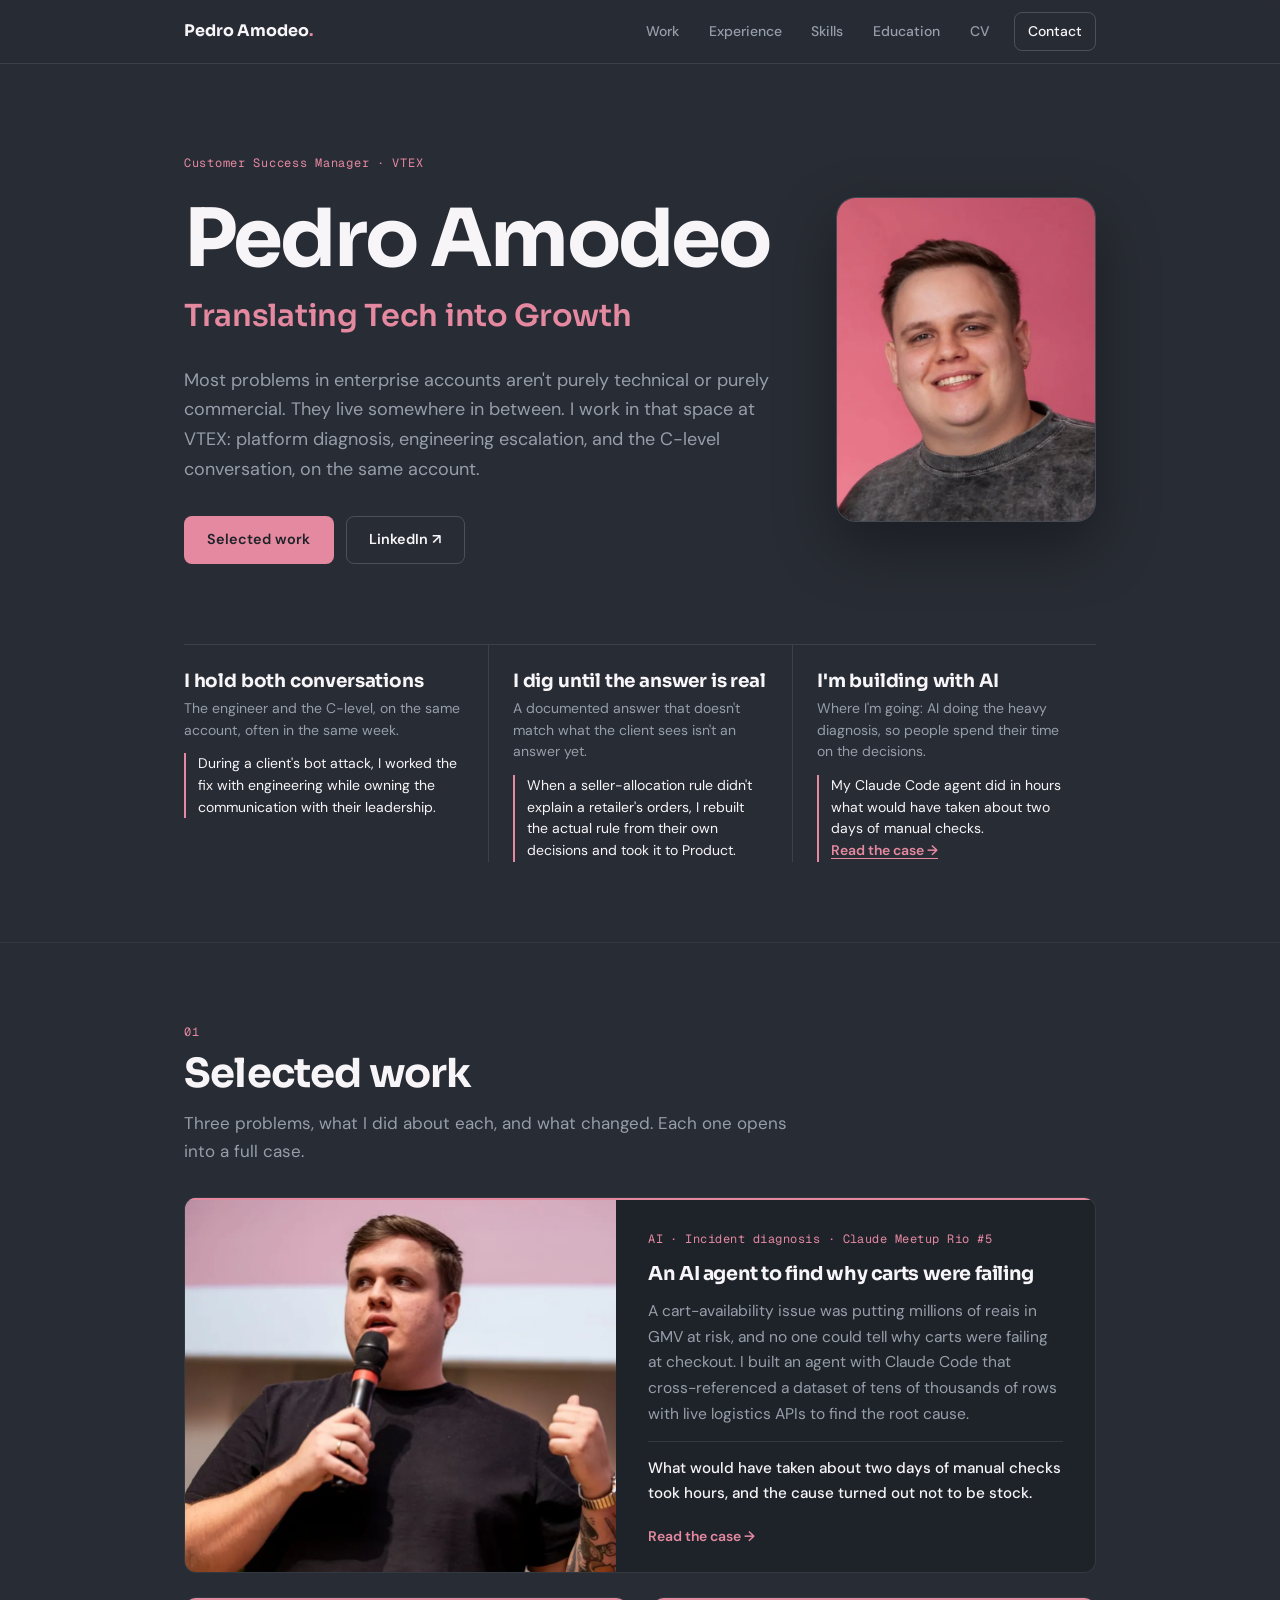
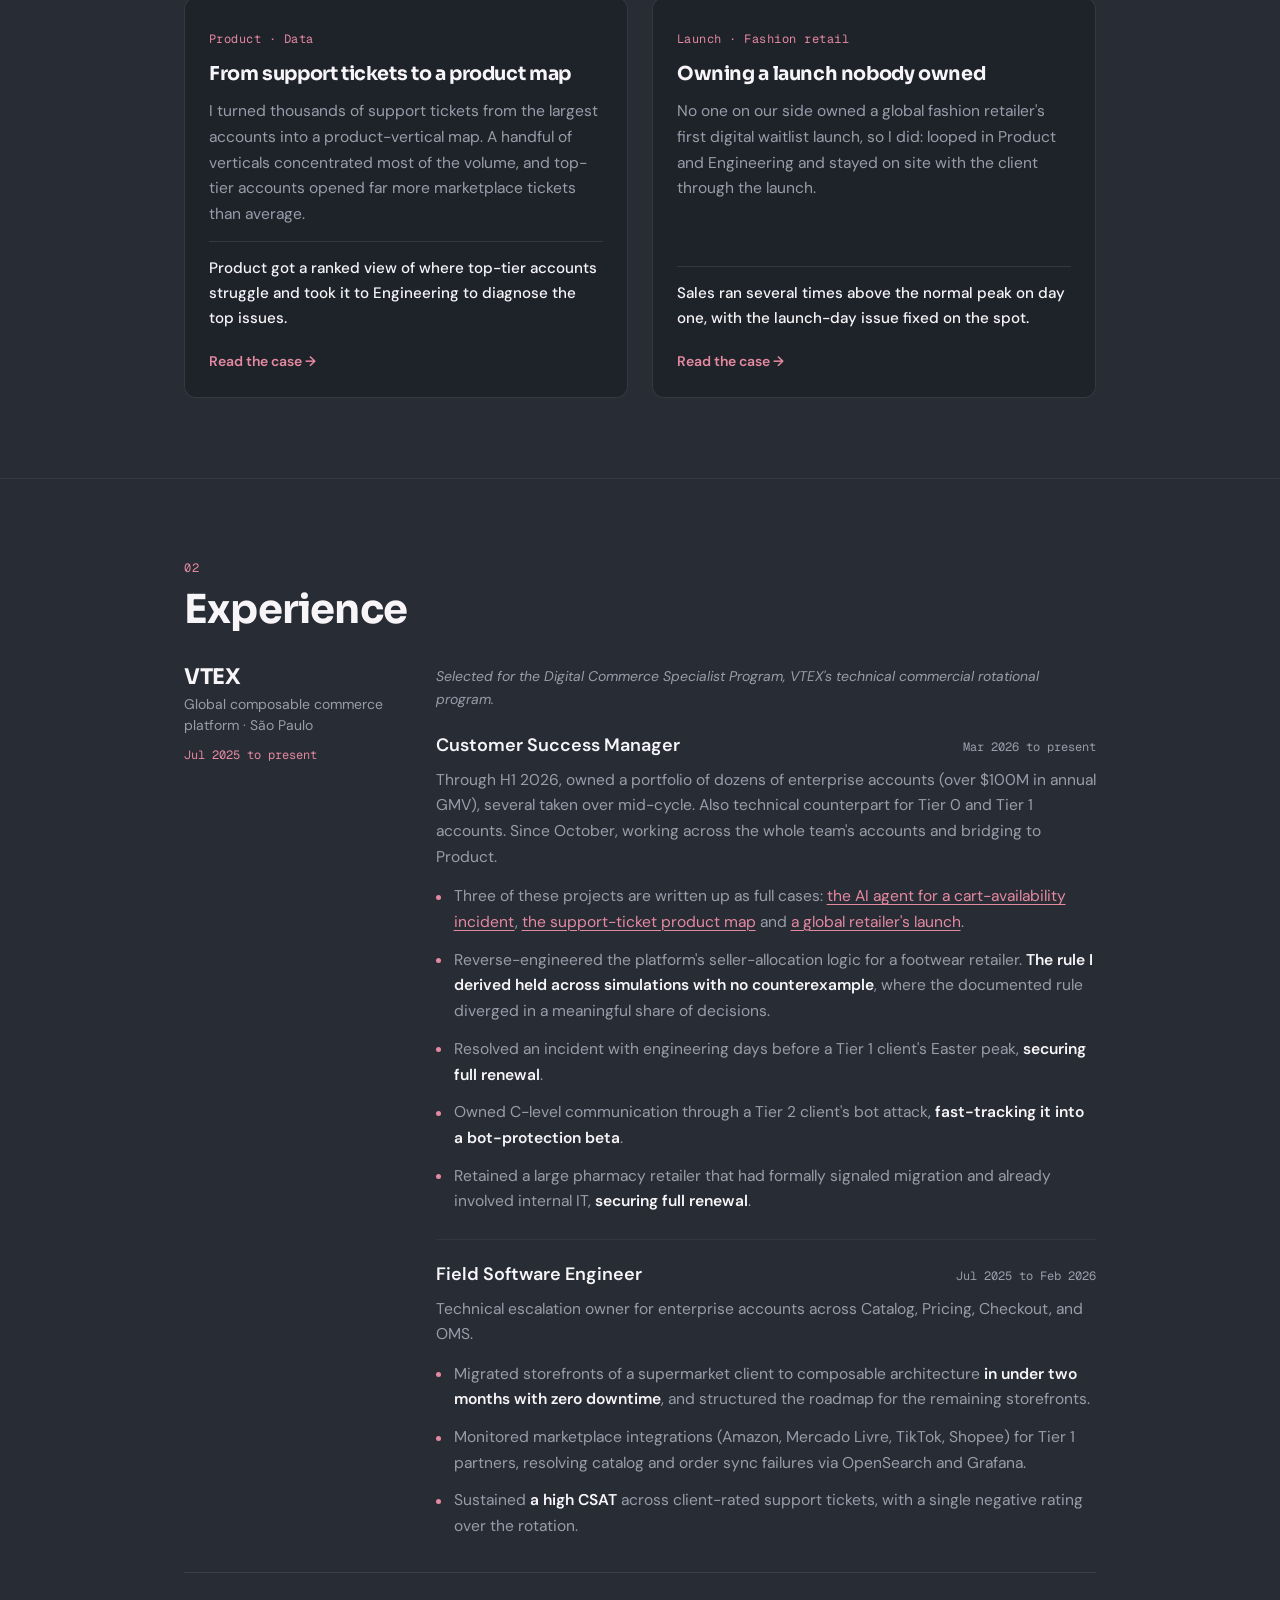
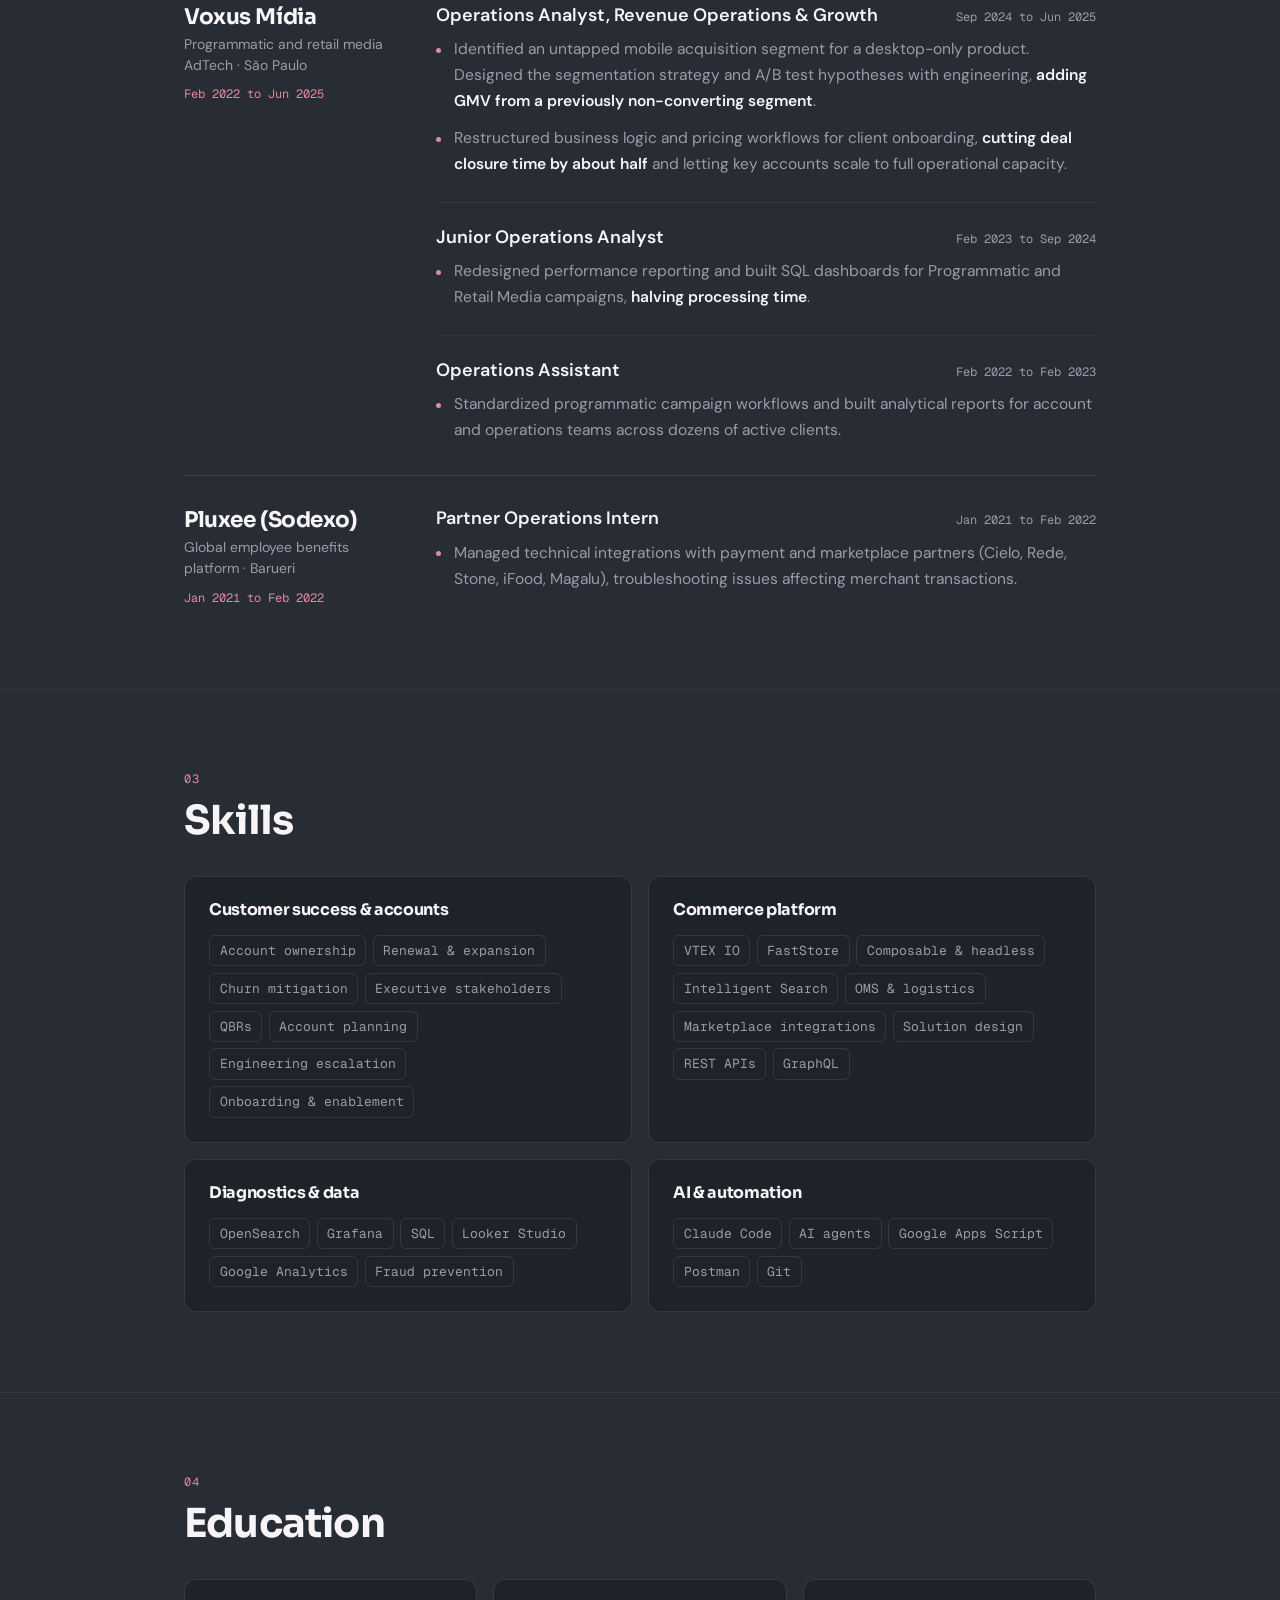
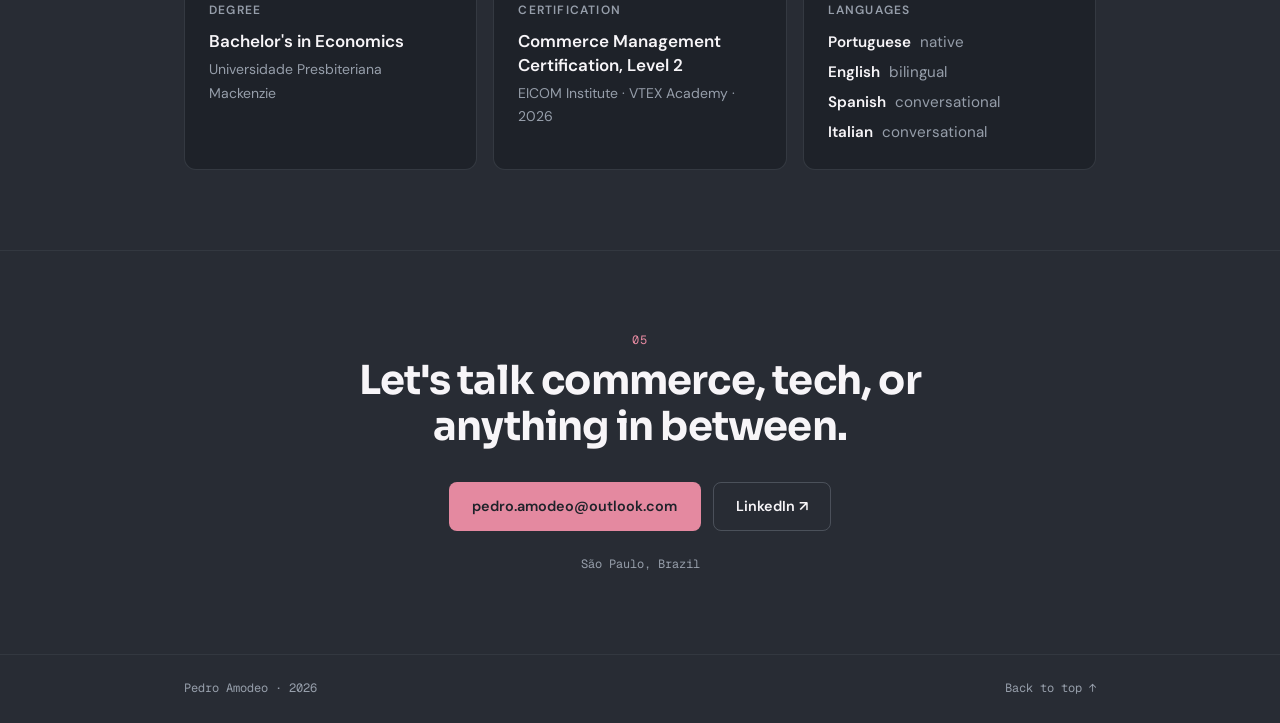
==== commit 493eb1d8: "Wordmark instead of the PA box; hero without the CV button - Header brand is the name in Sora with a" ====
--- a/index.html
+++ b/index.html
@@ -56,8 +56,7 @@
   <header class="site-header">
     <div class="container header-inner">
       <a href="#top" class="brand" aria-label="Pedro Amodeo, back to top">
-        <span class="brand-mark">PA</span>
-        <span class="brand-name">Pedro Amodeo</span>
+        <span class="brand-name">Pedro Amodeo<span class="brand-dot" aria-hidden="true">.</span></span>
       </a>
 
       <nav class="site-nav" aria-label="Main">
@@ -110,7 +109,6 @@
             <div class="hero-ctas">
               <a href="#work" class="btn btn-primary">Selected work</a>
               <a href="https://www.linkedin.com/in/phamodeo/" target="_blank" rel="noopener noreferrer" class="btn btn-secondary">LinkedIn ↗</a>
-              <a href="/cv.html?export=1" class="btn btn-ghost">Export as PDF</a>
             </div>
           </div>
           <img class="hero-photo" src="img/pedro-amodeo.webp" width="640" height="800"
--- a/style.css
+++ b/style.css
@@ -128,18 +128,7 @@
   font-size: 1rem;
 }
 
-.brand-mark {
-  display: grid;
-  place-items: center;
-  width: 32px;
-  height: 32px;
-  border-radius: 8px;
-  background: var(--bg-secondary);
-  border: 1px solid var(--border-strong);
-  color: var(--accent);
-  font-size: 0.8rem;
-  letter-spacing: -0.02em;
-}
+.brand-dot { color: var(--accent); }
 
 .site-nav ul {
   display: flex;
@@ -718,9 +707,7 @@
 
 @media (max-width: 480px) {
   .contact-links .btn { flex: 1 1 100%; }
-  /* Primary CTA full width, LinkedIn and Email share the next row */
-  .hero-ctas .btn-primary { flex: 1 1 100%; }
-  .hero-ctas .btn-secondary, .hero-ctas .btn-ghost { flex: 1 1 calc(50% - 0.375rem); }
+  .hero-ctas .btn { flex: 1 1 100%; }
   .footer .container { flex-direction: column; align-items: center; }
 }
 
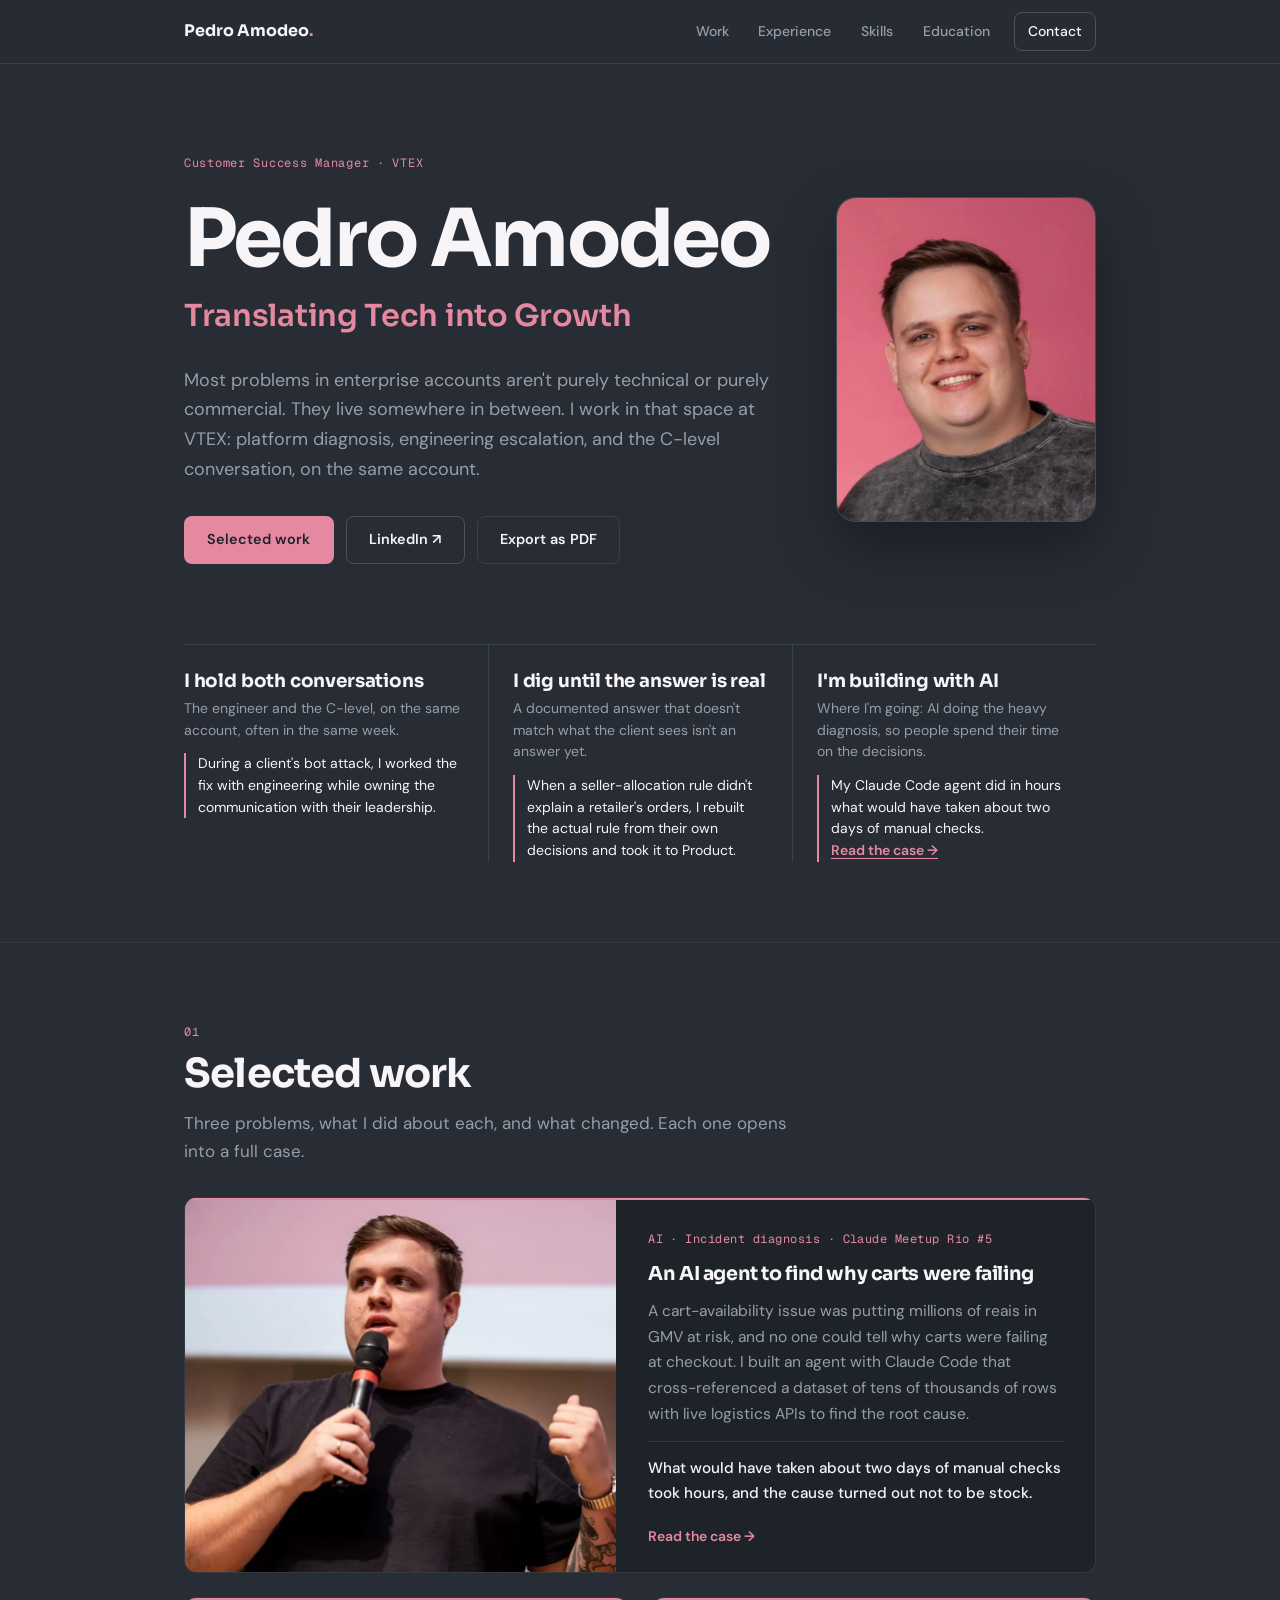
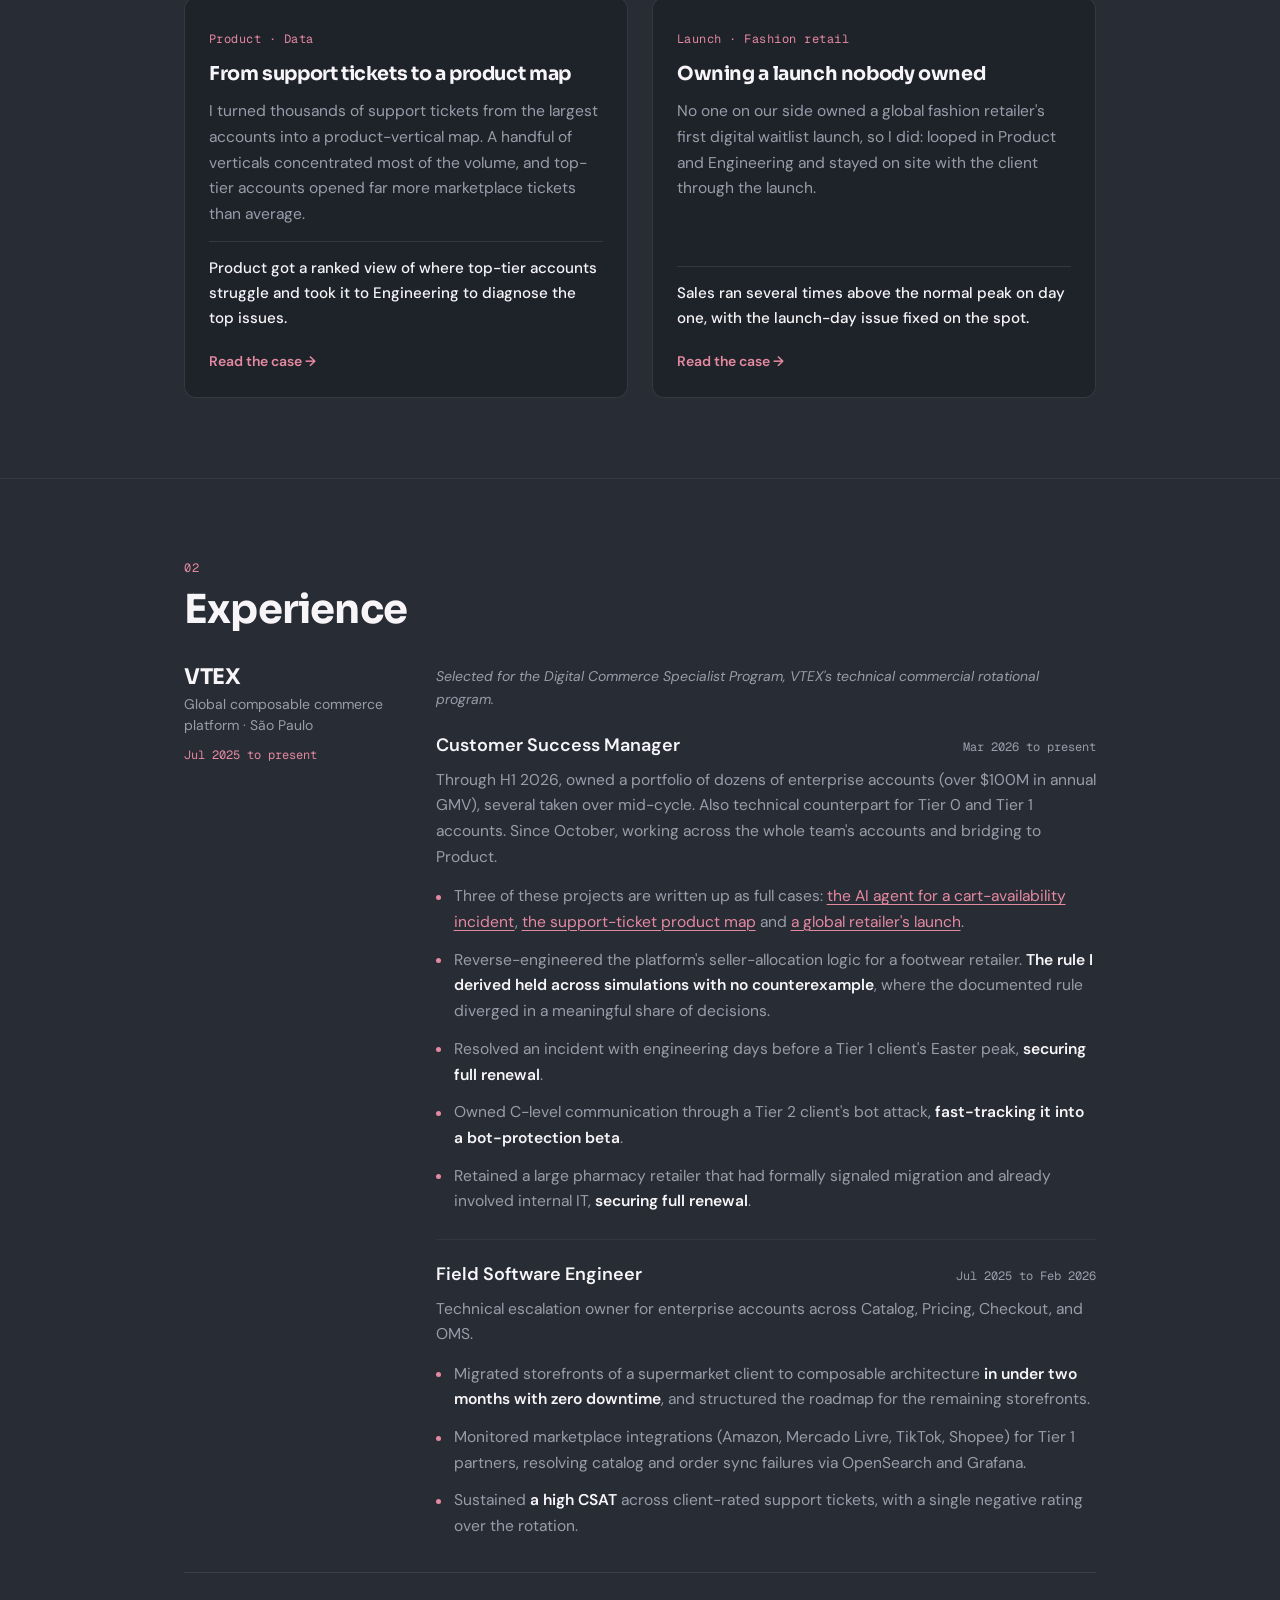
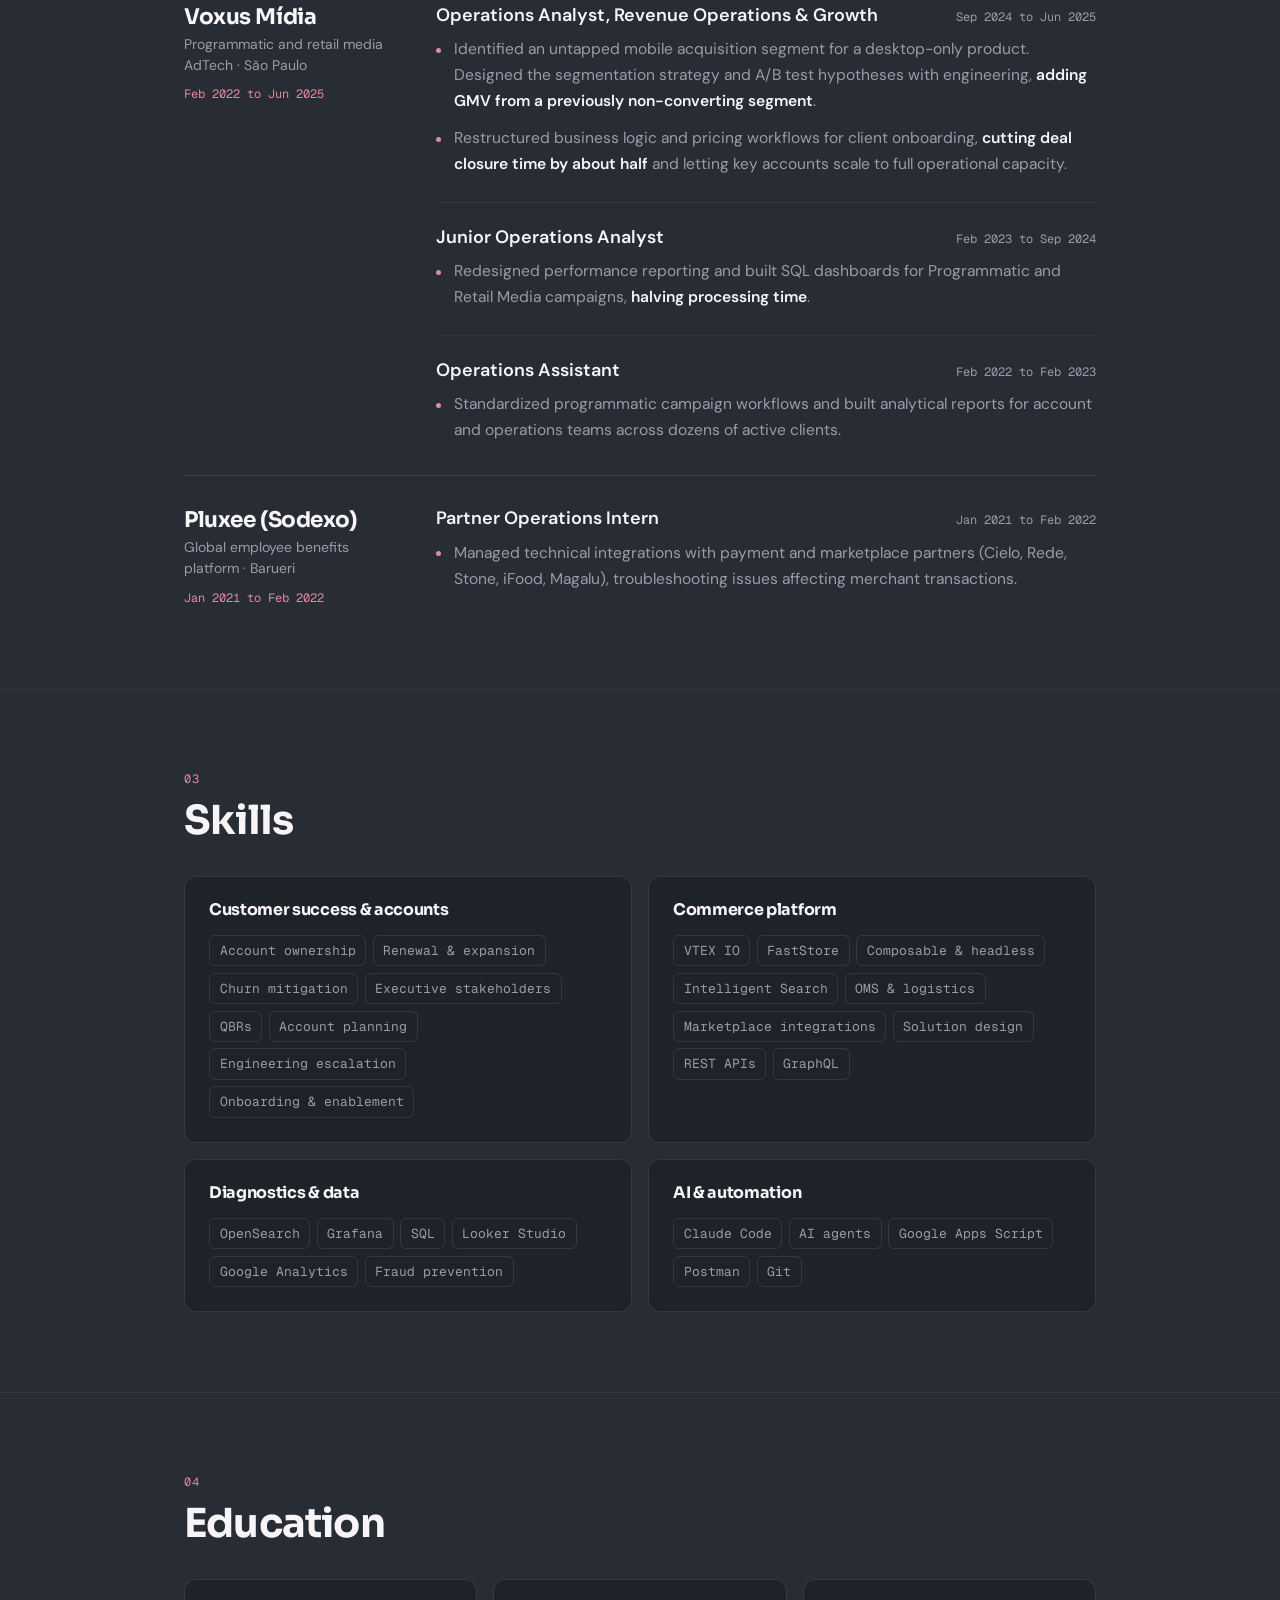
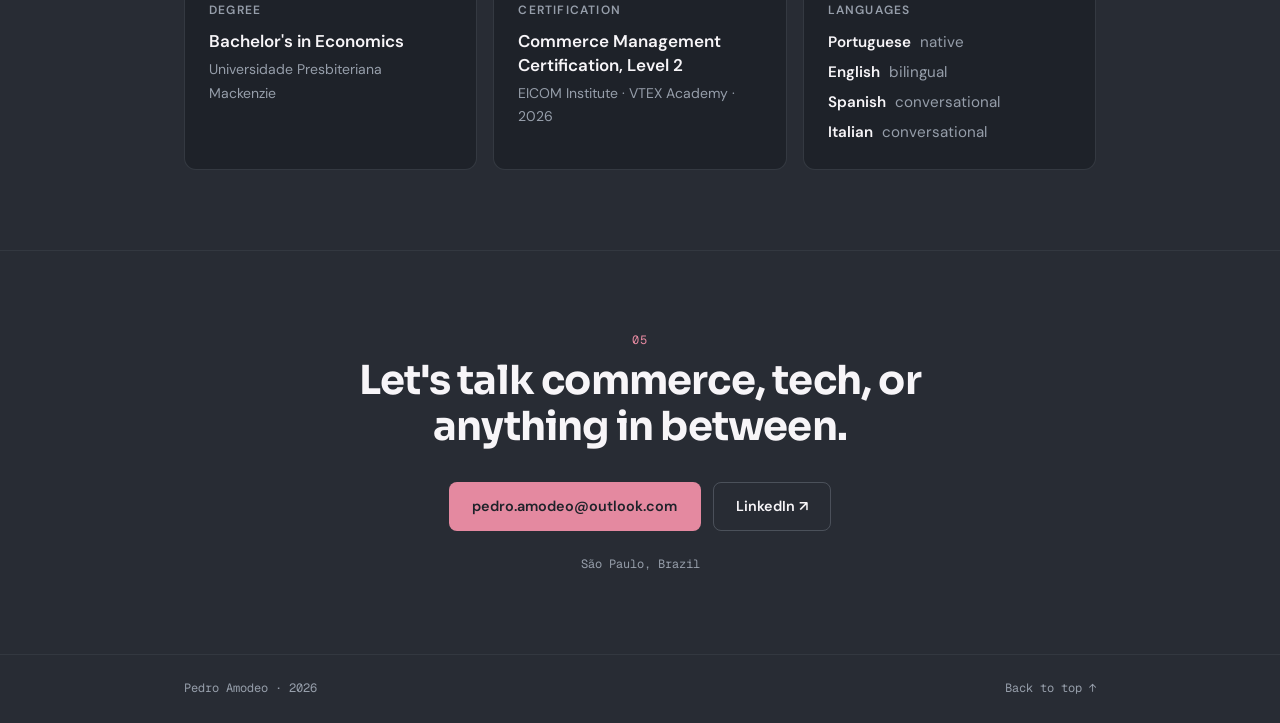
==== commit 237173aa: "Export as PDF back in the hero; CV item out of the nav; cv.html -> resume.html Co-Authored-By: Claud" ====
--- a/index.html
+++ b/index.html
@@ -65,7 +65,6 @@
           <li><a href="#experience">Experience</a></li>
           <li><a href="#skills">Skills</a></li>
           <li><a href="#education">Education</a></li>
-          <li><a href="/cv.html">CV</a></li>
           <li><a href="#contact" class="nav-cta">Contact</a></li>
         </ul>
       </nav>
@@ -85,7 +84,6 @@
       <li><a href="#experience">Experience</a></li>
       <li><a href="#skills">Skills</a></li>
       <li><a href="#education">Education</a></li>
-      <li><a href="/cv.html">CV (PDF)</a></li>
       <li><a href="#contact">Contact</a></li>
     </ul>
   </nav>
@@ -109,6 +107,7 @@
             <div class="hero-ctas">
               <a href="#work" class="btn btn-primary">Selected work</a>
               <a href="https://www.linkedin.com/in/phamodeo/" target="_blank" rel="noopener noreferrer" class="btn btn-secondary">LinkedIn ↗</a>
+              <a href="/resume.html?export=1" class="btn btn-ghost">Export as PDF</a>
             </div>
           </div>
           <img class="hero-photo" src="img/pedro-amodeo.webp" width="640" height="800"
--- a/style.css
+++ b/style.css
@@ -707,7 +707,9 @@
 
 @media (max-width: 480px) {
   .contact-links .btn { flex: 1 1 100%; }
-  .hero-ctas .btn { flex: 1 1 100%; }
+  /* Primary CTA full width, LinkedIn and Export share the next row */
+  .hero-ctas .btn-primary { flex: 1 1 100%; }
+  .hero-ctas .btn-secondary, .hero-ctas .btn-ghost { flex: 1 1 calc(50% - 0.375rem); }
   .footer .container { flex-direction: column; align-items: center; }
 }
 
